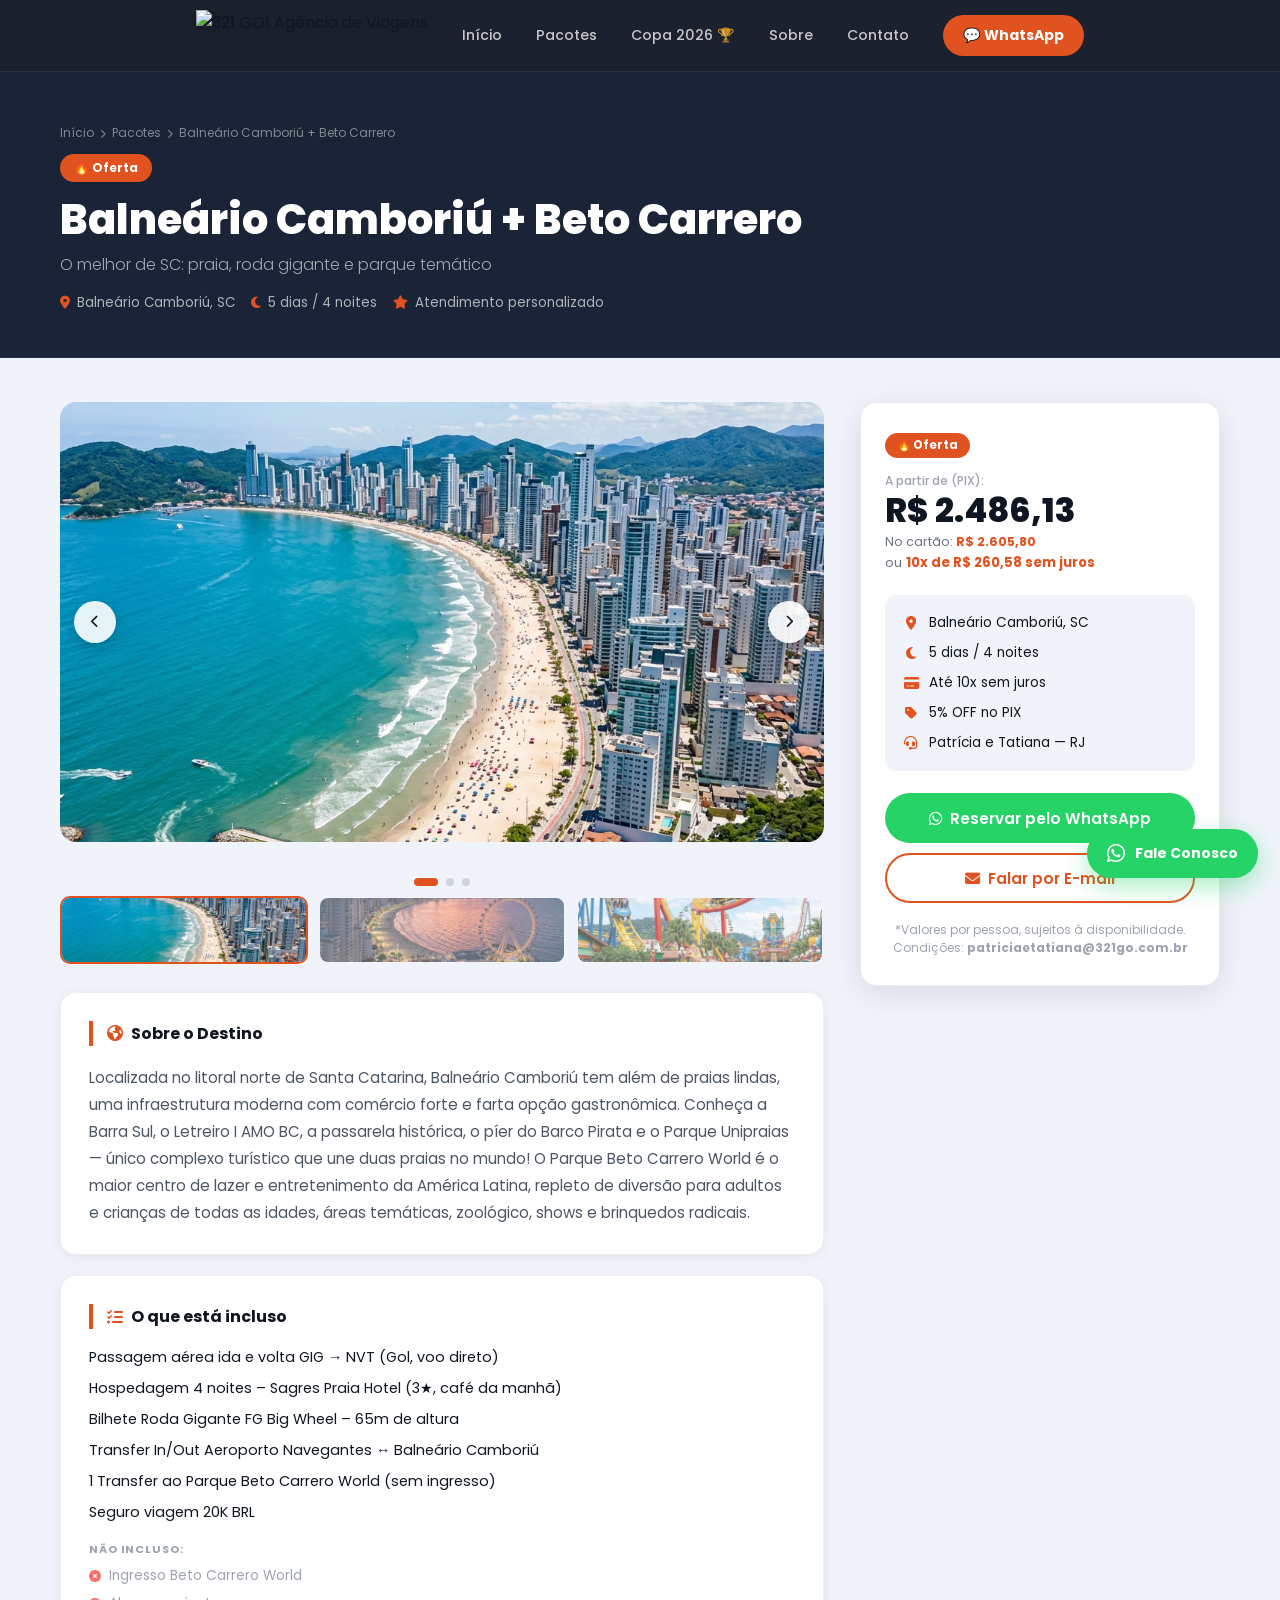
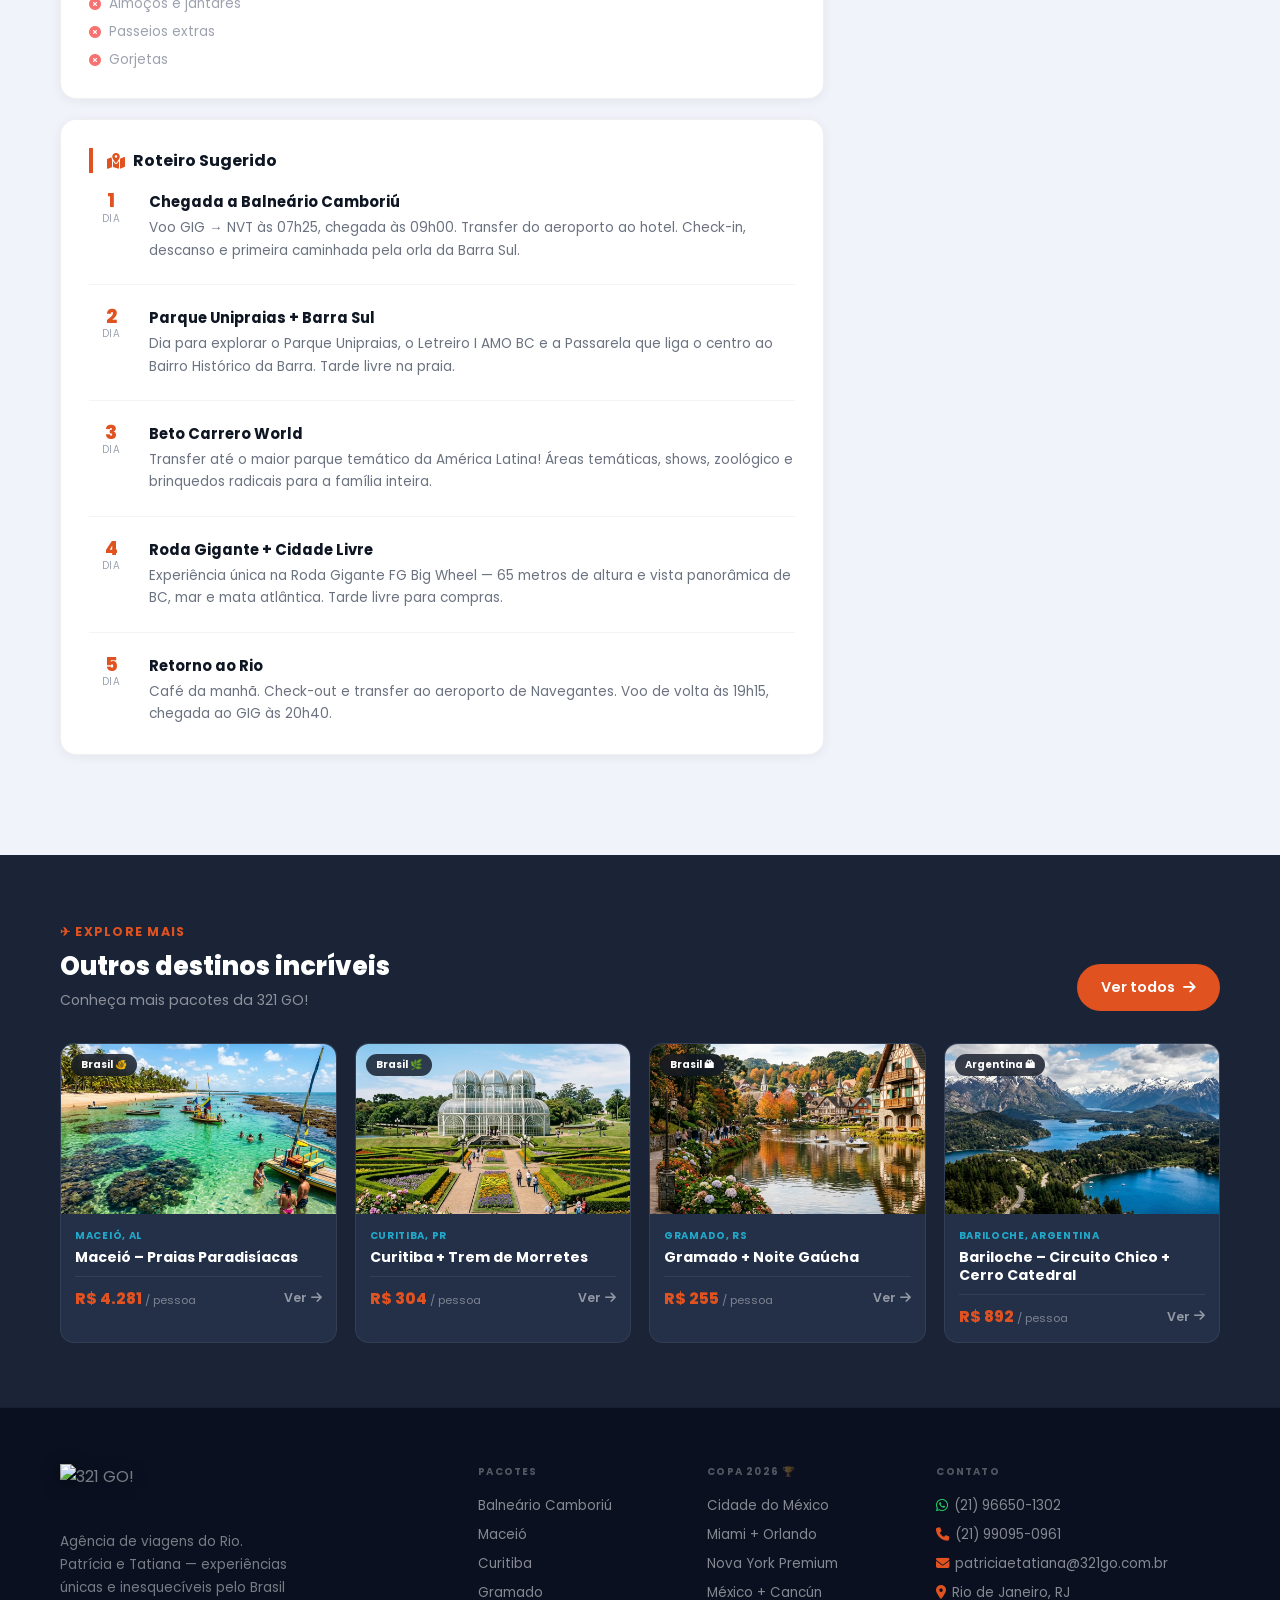
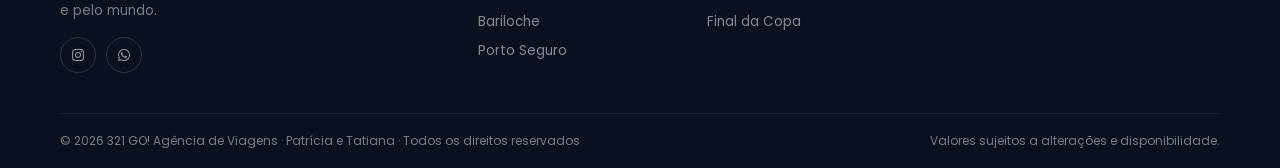
==== pacote.html @ 740a414c "fix: novo pacote carrega do localStorage e API, card aparece na home apos publicar" ====
<!DOCTYPE html>
<html lang="pt-BR">
<head>
    <meta charset="UTF-8">
    <meta name="viewport" content="width=device-width, initial-scale=1.0">
    <title>Pacote — 321 GO! Agência de Viagens</title>
    <meta name="description" content="Confira todos os detalhes deste pacote exclusivo da 321 GO! Agência de Viagens — Patrícia e Tatiana. Rio de Janeiro.">
    <link rel="preconnect" href="https://fonts.googleapis.com">
    <link rel="preconnect" href="https://fonts.gstatic.com" crossorigin>
    <link href="https://fonts.googleapis.com/css2?family=Poppins:ital,wght@0,300;0,400;0,500;0,600;0,700;0,800;1,300;1,400&display=swap" rel="stylesheet">
    <link rel="preload" href="https://cdnjs.cloudflare.com/ajax/libs/font-awesome/6.4.0/css/all.min.css" as="style" onload="this.onload=null;this.rel='stylesheet'">
    <noscript><link rel="stylesheet" href="https://cdnjs.cloudflare.com/ajax/libs/font-awesome/6.4.0/css/all.min.css"></noscript>
    <script src="editor.js?v=8" defer></script>

    <script>
    /* ── DADOS DA AGÊNCIA ── */
    const SITE = {
        nome:     '321 GO! Agência de Viagens',
        whatsapp: '5521966501302',
        email:    'patriciaetatiana@321go.com.br',
        tel:      '(21) 99095-0961',
        insta:    '321go.patriciaetatiana'
    };

    /* ── BANCO DE PACOTES ── */
    const DB = {
        balneario: {
            title:    'Balneário Camboriú + Beto Carrero',
            subtitle: 'O melhor de SC: praia, roda gigante e parque temático',
            location: 'Balneário Camboriú, SC',
            duration: '5 dias / 4 noites',
            price:    '2.486,13',
            priceCartao: '2.605,80',
            parcelas: '10x de R$ 260,58 sem juros',
            flag:     'Brasil 🏖️',
            badge:    '🔥 Oferta',
            images: [
                'imagens/balneario_camboriu.png',
                'imagens/bc_roda_gigante.png',
                'imagens/bc_beto_carrero.png'
            ],
            desc: 'Localizada no litoral norte de Santa Catarina, Balneário Camboriú tem além de praias lindas, uma infraestrutura moderna com comércio forte e farta opção gastronômica. Conheça a Barra Sul, o Letreiro I AMO BC, a passarela histórica, o píer do Barco Pirata e o Parque Unipraias — único complexo turístico que une duas praias no mundo! O Parque Beto Carrero World é o maior centro de lazer e entretenimento da América Latina, repleto de diversão para adultos e crianças de todas as idades, áreas temáticas, zoológico, shows e brinquedos radicais.',
            incluso: [
                'Passagem aérea ida e volta GIG → NVT (Gol, voo direto)',
                'Hospedagem 4 noites – Sagres Praia Hotel (3★, café da manhã)',
                'Bilhete Roda Gigante FG Big Wheel – 65m de altura',
                'Transfer In/Out Aeroporto Navegantes ↔ Balneário Camboriú',
                '1 Transfer ao Parque Beto Carrero World (sem ingresso)',
                'Seguro viagem 20K BRL'
            ],
            nao_incluso: ['Ingresso Beto Carrero World', 'Almoços e jantares', 'Passeios extras', 'Gorjetas'],
            roteiro: [
                { dia: '1º Dia', title: 'Chegada a Balneário Camboriú', desc: 'Voo GIG → NVT às 07h25, chegada às 09h00. Transfer do aeroporto ao hotel. Check-in, descanso e primeira caminhada pela orla da Barra Sul.' },
                { dia: '2º Dia', title: 'Parque Unipraias + Barra Sul', desc: 'Dia para explorar o Parque Unipraias, o Letreiro I AMO BC e a Passarela que liga o centro ao Bairro Histórico da Barra. Tarde livre na praia.' },
                { dia: '3º Dia', title: 'Beto Carrero World', desc: 'Transfer até o maior parque temático da América Latina! Áreas temáticas, shows, zoológico e brinquedos radicais para a família inteira.' },
                { dia: '4º Dia', title: 'Roda Gigante + Cidade Livre', desc: 'Experiência única na Roda Gigante FG Big Wheel — 65 metros de altura e vista panorâmica de BC, mar e mata atlântica. Tarde livre para compras.' },
                { dia: '5º Dia', title: 'Retorno ao Rio', desc: 'Café da manhã. Check-out e transfer ao aeroporto de Navegantes. Voo de volta às 19h15, chegada ao GIG às 20h40.' }
            ]
        },
        maceio: {
            title:    'Maceió – Praias Paradisíacas',
            subtitle: 'O Caribe Brasileiro com piscinas naturais de tirar o fôlego',
            location: 'Maceió, AL',
            duration: '8 dias / 7 noites',
            price:    '4.281,83',
            priceCartao: '4.502,69',
            parcelas: '10x de R$ 450,27 sem juros',
            flag:     'Brasil 🐠',
            badge:    '⭐ Popular',
            images: [
                'imagens/maceio.png',
                'imagens/maceio_maragogi.png',
                'imagens/maceio_pajucara.png'
            ],
            desc: 'Maceió é a capital de Alagoas — 40 km de praias com águas transparentes que variam entre o azul e o verde, formando piscinas naturais únicas. Entre a Lagoa Mundaú e o Oceano Atlântico, a cidade encanta com praias urbanas movimentadas e selvagens totalmente desertas. Hospede-se no coração da Praia de Ponta Verde, a 240m do mar, no Palms Ponta Verde by Tropicalis — hotel 4★ com piscina e café da manhã. Um city tour especial inclui a Praia do Francês, no litoral sul alagoano, com águas que variam do azul-turquesa ao verde escuro.',
            incluso: [
                'Passagem aérea ida e volta GIG → MCZ (Azul, voo direto)',
                'Hospedagem 7 noites – Palms Ponta Verde by Tropicalis (4★, café da manhã)',
                'City Tour Maceió + Praia do Francês (Litoral Sul)',
                'Transfer In/Out Aeroporto Maceió ↔ Hotel',
                'Seguro viagem 20K BRL'
            ],
            nao_incluso: ['Almoços e jantares', 'Passeios opcionais', 'Snorkel e equipamentos', 'Gorjetas'],
            roteiro: [
                { dia: '1º Dia', title: 'Chegada a Maceió', desc: 'Voo GIG → MCZ às 09h40, chegada às 12h20. Transfer ao hotel Palms Ponta Verde. Check-in, primeiro contato com as piscinas e a orla de Ponta Verde.' },
                { dia: '2º Dia', title: 'Piscinas de Pajuçara', desc: 'Passeio de jangada até as piscinas naturais a 1km da praia — nadar entre peixes coloridos em águas rasas e cristalinas. Tarde livre na praia.' },
                { dia: '3º Dia', title: 'Praia do Francês + City Tour', desc: 'Excursão panorâmica por Maceió incluindo Pavilhão do Artesanato de Pajuçara, pontos históricos e encerramento na linda Praia do Francês.' },
                { dia: '4º Dia', title: 'Praia de Ipioca', desc: 'Dia livre para explorar praias mais afastadas como Ipioca ou Ponta do Gamela — totalmente desertas e preservadas.' },
                { dia: '5º Dia', title: 'Lagoa Mundaú', desc: 'Passeio pela Lagoa Mundaú, famosa pelos ilhotes e restaurantes flutuantes, com frutos do mar fresquíssimos.' },
                { dia: '6º Dia', title: 'Maragogi (opcional)', desc: 'Excursão opcional para Maragogi — o Caribe Brasileiro a 130km de Maceió, com galés de águas azul-turquesa.' },
                { dia: '7º Dia', title: 'Dia Livre', desc: 'Dia livre para revisitar as praias favoritas, comprar artesanato ou relaxar na piscina do hotel com café da manhã caprichado.' },
                { dia: '8º Dia', title: 'Retorno ao Rio', desc: 'Café da manhã. Check-out e transfer ao aeroporto. Voo MCZ → GIG às 13h00, chegada às 15h45.' }
            ]
        },
        curitiba: {
            title:    'Curitiba + Trem de Morretes',
            subtitle: 'A capital ecológica + a viagem de trem mais linda do Brasil',
            location: 'Curitiba, PR',
            duration: '4 dias / 3 noites',
            price:    '304,00',
            priceCartao: '3.040,00',
            parcelas: '10x sem juros para 2 pessoas',
            flag:     'Brasil 🌿',
            badge:    '🔥 Oferta',
            images: [
                'imagens/curitiba.png',
                'imagens/curitiba_trem.png',
                'imagens/curitiba_opera.png'
            ],
            desc: 'Curitiba é a capital mais sustentável do Brasil — uma cidade que surpreende com seus parques, museus e gastronomia diversificada. Mas o grande destaque é o famoso Trem de Morretes: uma viagem de trem panorâmica (ou pela Serra Verde Express) pela Serra Paranaense, com paisagens de Mata Atlântica exuberante até a charmosa cidade histórica de Morretes, famosa pelo delicioso barreado.',
            incluso: [
                'Passagem aérea ida e volta (GIG → CWB)',
                'Hospedagem 3 noites com café da manhã',
                'City Tour histórico por Curitiba',
                'Trem para Morretes (Serra Verde Express)',
                'Transfer de chegada ao hotel'
            ],
            nao_incluso: ['Almoços e jantares', 'Transfer de saída', 'Passeios extras', 'Gorjetas'],
            roteiro: [
                { dia: '1º Dia', title: 'Chegada a Curitiba', desc: 'Desembarque, transfer ao hotel. À tarde visita ao Jardim Botânico e Shopping Mueller. Jantar no Mercado Municipal.' },
                { dia: '2º Dia', title: 'City Tour Curitiba', desc: 'Rua XV de Novembro, Ópera de Arame, Parque Tanguá, Museu Oscar Niemeyer (Museu do Olho) e Bosque do Papa.' },
                { dia: '3º Dia', title: 'Trem de Morretes', desc: 'Embarque na Serra Verde Express cedo pela manhã. Viagem panorâmica pela Serra Paranaense. Chegada a Morretes para almoço com o famoso barreado. Retorno à tarde.' },
                { dia: '4º Dia', title: 'Retorno ao Rio', desc: 'Café da manhã, check-out e traslado ao aeroporto. Voo de retorno ao Rio com memórias incríveis da Serra Paranaense.' }
            ]
        },
        gramado: {
            title:    'Gramado + Noite Gaúcha',
            subtitle: 'A Serra Gaúcha europeia com cultura, vinhos e fondue',
            location: 'Gramado, RS',
            duration: '7 dias / 6 noites',
            price:    '255,00',
            priceCartao: '2.550,00',
            parcelas: '10x sem juros',
            flag:     'Brasil 🏔',
            badge:    '⭐ Popular',
            images: [
                'imagens/gramado.png',
                'imagens/bariloche.png',
                'imagens/curitiba_trem.png'
            ],
            desc: 'Gramado é a joia da Serra Gaúcha — uma cidade que encanta com sua arquitetura enxaimel, ruas floridas, chocolates artesanais, cafés coloniais e fondue. A famosa Noite Gaúcha leva os visitantes para um espetáculo cultural com danças, músicas e gastronomia típica da colonização alemã e italiana. Também é possível visitar Canela, com o Parque do Caracol e a deslumbrante Cascata do Caracol.',
            incluso: [
                'Passagem aérea ida e volta (GIG → POA)',
                'Hospedagem 6 noites com café da manhã',
                'City Tour por Gramado e Canela',
                'Noite Gaúcha (jantar + show cultural)',
                'Transfer in/out aeroporto'
            ],
            nao_incluso: ['Parque do Caracol (ingresso a pagar)', 'Almoços', 'Gorjetas'],
            roteiro: [
                { dia: '1º Dia', title: 'Chegada a Porto Alegre', desc: 'Desembarque em POA e transfer para Gramado (1h30). Check-in e primeira caminhada pela Rua Coberta e Praça Major Nicoletti.' },
                { dia: '2º Dia', title: 'Gramado City Tour', desc: 'Mini Mundo, Rua Coberta, Lago Negro, fábricas de chocolate e lojas artesanais. À tarde, Olivas de Gramado.' },
                { dia: '3º Dia', title: 'Canela + Caracol', desc: 'Excursão a Canela: Parque do Caracol (Cascata 131m), Catedral de Pedra e Parque Estadual do Caracol.' },
                { dia: '4º Dia', title: 'Noite Gaúcha', desc: 'Dia livre até o início da Noite Gaúcha — o famoso espetáculo com jantar típico, danças e música gaúcha num ambiente encantador.' },
                { dia: '5º Dia', title: 'Vale dos Vinhedos', desc: 'Excursão à região produtora de vinhos: vinícolas, degustações e gastronomia italiana da Serra Gaúcha.' },
                { dia: '6º Dia', title: 'Dia Livre em Gramado', desc: 'Último dia para chocolates, compras e desfrutar dos cafés com fondue clássico da Serra Gaúcha.' },
                { dia: '7º Dia', title: 'Retorno ao Rio', desc: 'Transfer a Porto Alegre e voo de retorno com as malas cheias de chocolate e memórias inesquecíveis.' }
            ]
        },
        bariloche: {
            title:    'Bariloche – Circuito Chico + Cerro Catedral',
            subtitle: 'A Suíça Argentina com neve, lagos e montanhas deslumbrantes',
            location: 'Bariloche, Argentina',
            duration: '6 dias / 5 noites',
            price:    '892,00',
            priceCartao: '892,00',
            parcelas: '12x de R$ 892,00 sem juros (quarto duplo)',
            flag:     'Argentina 🏔',
            badge:    '💎 Premium',
            images: [
                'imagens/bariloche.png',
                'imagens/bariloche_montanhas_alt.png',
                'imagens/curitiba_opera.png'
            ],
            desc: 'Bariloche é o destino dos sonhos na Patagônia Argentina — lagos cristalinos, montanhas nevadas, chocolates artesanais e a charmosa arquitetura alpina que lembra a Suíça. O Circuito Chico é considerado um dos passeios mais bonitos da América do Sul, revelando as paisagens mais icônicas da região. O Cerro Catedral é o maior complexo de ski da América do Sul, com pistas para todos os níveis.',
            incluso: [
                'Passagem aérea ida e volta GIG → USH (via Buenos Aires)',
                'Hospedagem 5 noites com café da manhã (2 adultos, quarto duplo)',
                'Tour panorâmico Circuito Chico completo',
                'Excursão ao Cerro Catedral (ski ou passeio panorâmico)',
                'Transfer in/out aeroporto Bariloche'
            ],
            nao_incluso: ['Aluguel de equipamentos de ski', 'Almoços e jantares', 'Passeios extras', 'Seguro viagem'],
            roteiro: [
                { dia: '1º Dia', title: 'Chegada a Bariloche', desc: 'Voo RIO → GRU → BRC. Transfer ao hotel. Tarde de aclimatação e passeio pelo Centro Cívico e chocolaterie.' },
                { dia: '2º Dia', title: 'Circuito Chico', desc: 'O passeio mais famoso: Cerro Campanário (vista 360°), Villa Angliru, Llao Llao, Bahía Lopez e Punto Panorâmico.' },
                { dia: '3º Dia', title: 'Cerro Catedral', desc: 'Excursão ao maior complexo de ski da América do Sul. Opções de ski (temporada inverno) ou passeio de teleférico com vista das Andes.' },
                { dia: '4º Dia', title: 'Circuito Grande', desc: 'Lago Nahuel Huapi de barco, Villa Traful e cachoeiras. A Patagônia mais selvagem e preservada.' },
                { dia: '5º Dia', title: 'Chocolate + Artesanato', desc: 'Tarde livre para as famosas lojas de chocolate de Bariloche, cervejarias artesanais e compras de lembrança.' },
                { dia: '6º Dia', title: 'Retorno ao Rio', desc: 'Café da manhã, check-out e transfer ao aeroporto BRC. Voo de retorno com as melhores memórias da Patagônia.' }
            ]
        },
        porto: {
            title:    'Porto Seguro + City Tour',
            subtitle: 'A Terra do Descobrimento com praias, falésias e história',
            location: 'Porto Seguro, BA',
            duration: '6 dias / 5 noites',
            price:    '2.399,72',
            priceCartao: '2.399,72',
            parcelas: '10x sem juros',
            flag:     'Brasil 🏖️',
            badge:    '🔥 Oferta',
            images: [
                'imagens/porto_seguro.png',
                'imagens/maceio_pajucara.png',
                'imagens/maceio_maragogi.png'
            ],
            desc: 'Porto Seguro é a Terra do Descobrimento — onde o Brasil nasceu. Além da história rica, tem praias exuberantes com águas mornas e cristalinas, falésias coloridas, a animada Passarela do Álcool e arredores paradisíacos como Arraial d\'Ajuda e Trancoso. A hospedagem no Hotel Porto Dourado (Rede Bem Bahia) fica em ótima localização, com café da manhã incluído. O City Tour de cortesia mostra os principais pontos históricos e turísticos.',
            incluso: [
                'Passagem aérea ida e volta GIG → BPS (ida e volta)',
                'Hospedagem 5 noites – Hotel Porto Dourado (Rede Bem Bahia, café da manhã)',
                'Transfer In/Out Aeroporto BPS ↔ Hotel',
                'City Tour por Porto Seguro (cortesia)',
                'Seguro viagem 20K BRL'
            ],
            nao_incluso: ['Passeios a Arraial e Trancoso', 'Almoços e jantares', 'Bebidas', 'Gorjetas'],
            roteiro: [
                { dia: '1º Dia', title: 'Chegada a Porto Seguro', desc: 'Desembarque no aeroporto BPS e transfer ao hotel. Tarde para conhecer a praia local e o famoso calçadão da orla.' },
                { dia: '2º Dia', title: 'City Tour Histórico', desc: 'Tour de cortesia pelo Centro Histórico (Cidade Alta), Marco do Descobrimento, Igreja de Nossa Senhora da Pena e pôr do sol histórico.' },
                { dia: '3º Dia', title: 'Passarela do Álcool + Praia', desc: 'Manhã de praia. À noite, a famosa Passarela do Álcool com shows ao vivo, lambada e a animação que fez Porto Seguro ser famoso.' },
                { dia: '4º Dia', title: 'Arraial d\'Ajuda (opcional)', desc: 'Excursão ao encantador Arraial d\'Ajuda — praias paradisíacas como Pitinga, Lagoa Azul e a charmosa vila artesanal.' },
                { dia: '5º Dia', title: 'Trancoso (opcional)', desc: 'O Quadrado de Trancoso — um dos vilarejos mais bonitos e charmosos do Brasil, com igrejas históricas, restaurantes e praias selvagens.' },
                { dia: '6º Dia', title: 'Retorno ao Rio', desc: 'Café da manhã, check-out e transfer ao aeroporto BPS. Voo de retorno ao Rio com saudades das praias baianas.' }
            ]
        },
        /* ── COPA 2026 ── */
        copa_mexico: {
            title:    '🇲🇽 Copa 2026 – Cidade do México',
            subtitle: 'Econômico de alto volume com jogo da fase de grupos',
            location: 'Cidade do México, MEX',
            duration: '6 dias / 5 noites',
            price:    '14.900,00',
            priceCartao: '14.900,00',
            parcelas: 'Consulte condições de parcelamento',
            flag:     'Copa 2026 ⚽🏆',
            badge:    '⚽ Copa 2026',
            images: [
                'imagens/mexico.png',
                'imagens/cancun.png',
                'imagens/copa_estadio.png'
            ],
            desc: 'Viva a emoção da Copa do Mundo 2026 na Cidade do México — o pacote mais acessível para quem quer estar lá! Combina a magia de assistir ao Brasil ao vivo na fase de grupos com a experiência cultural única da capital mexicana: pirâmides astecas, gastronomia incrível, bairros históricos e a energia contagiante de um dos maiores eventos esportivos do mundo.',
            incluso: [
                'Passagem aérea Rio → Cidade do México (ida e volta)',
                'Hospedagem Hotel 3★ com café da manhã',
                '🎟 1 ingresso jogo fase de grupos',
                'Transfer aeroporto + transfer estádio',
                '🏙 City tour cultural (Teotihuacán, Centro Histórico)'
            ],
            nao_incluso: ['Demais refeições', 'Passeios extras', 'Seguro viagem', 'Gorjetas'],
            roteiro: [
                { dia: '1º Dia', title: 'Chegada à Cidade do México', desc: 'Desembarque no CDMX, transfer ao hotel. Tarde livre para se ambientar e explorar o bairro.' },
                { dia: '2º Dia', title: 'Teotihuacán + Histórico', desc: 'Tour pelas Pirâmides de Teotihuacán e pelo Centro Histórico — Plaza de la Constitución, Palácio Nacional e Catedral.' },
                { dia: '3º Dia', title: 'DIA DO JOGO — Fase de Grupos', desc: '⚽ O grande dia! Transfer ao estádio, atmosfera de Copa do Mundo e o Brasil em campo. Uma experiência inesquecível!' },
                { dia: '4º Dia', title: 'Museu Frida Kahlo + Coyoacán', desc: 'Tour cultural ao bairro de Coyoacán e ao Museu de Frida Kahlo — arte e história em um dos bairros mais charmosos do México.' },
                { dia: '5º Dia', title: 'Xochimilco + Dia Livre', desc: 'Passeio de trajinera pelas famosas trajineras de Xochimilco. Tarde livre para compras nas feiras locais.' },
                { dia: '6º Dia', title: 'Retorno ao Brasil', desc: 'Café da manhã, check-out e transfer ao aeroporto CDMX. Voo de retorno com a emoção da Copa no coração.' }
            ]
        },
        copa_miami: {
            title:    '🇺🇸 Copa 2026 – Miami + Orlando',
            subtitle: 'O pacote MAIS VENDIDO — Jogo + Parques + Diversão',
            location: 'Miami & Orlando, FL, EUA',
            duration: '8 dias / 7 noites',
            price:    '21.900,00',
            priceCartao: '21.900,00',
            parcelas: 'Consulte condições de parcelamento',
            flag:     'Copa 2026 ⭐⚽',
            badge:    '⭐ Mais Vendido',
            images: [
                'imagens/miami.png',
                'imagens/cancun.png',
                'imagens/copa_estadio.png'
            ],
            desc: 'O carro-chefe da nossa linha Copa 2026 — combina o glamour de Miami Beach com a mágica de Orlando e a emoção de assistir ao Brasil ao vivo! Miami com suas praias paradisíacas, Art Deco e vida noturna, mais um dia de parque temático em Orlando (Universal ou Disney) e o jogo da Copa num estadio americano. É a viagem completa que o brasileiro sonha.',
            incluso: [
                'Passagem aérea Rio → Miami (ida e volta)',
                'Hospedagem Hotel 3★ Miami Beach (3 noites)',
                'Hospedagem Hotel 3★ Orlando (4 noites)',
                '🎟 1 ingresso jogo da Copa',
                '🚗 Aluguel de carro (Miami + Orlando)',
                '🎢 1 dia de parque temático em Orlando'
            ],
            nao_incluso: ['Demais refeições', 'Seguro viagem', 'Ingressos adicionais parques', 'Gorjetas'],
            roteiro: [
                { dia: '1º Dia', title: 'Chegada a Miami', desc: 'Desembarque em MIA, retirada do carro alugado, check-in em Miami Beach. Primeira caminhada por Ocean Drive e Art Deco District.' },
                { dia: '2º Dia', title: 'Miami Beach + Wynwood', desc: 'Manhã na praia de Miami Beach. Tarde no Wynwood Walls — o maior museu a céu aberto da Flórida.' },
                { dia: '3º Dia', title: 'Aventura Spa + Compras', desc: 'Visita ao Aventura Mall, Bal Harbour e Miami Design District. À noite, Little Havana para cultura cubana.' },
                { dia: '4º Dia', title: 'DIA DO JOGO ⚽', desc: '⚽ O dia mais esperado! Transfer ao estádio com animação completa. Brasil em campo numa partida da Copa do Mundo 2026!' },
                { dia: '5º Dia', title: 'Drive para Orlando', desc: 'Viagem de carro Miami → Orlando (4h). Check-in no hotel. À tarde, Disney Springs para uma primeira dose de magia.' },
                { dia: '6º Dia', title: 'Parque Temático', desc: '🎢 Dia inteiro no parque escolhido — Universal Studios (Harry Potter, Velocidade Furiosa) ou Magic Kingdom Disney.' },
                { dia: '7º Dia', title: 'Compras + International Drive', desc: 'Dia de compras no Premium Outlets, International Drive e últimas lembranças para trazer do Brasil.' },
                { dia: '8º Dia', title: 'Retorno ao Brasil', desc: 'Devolução do carro, transfer ao aeroporto MCO ou MIA e voo de retorno ao Brasil com muitas histórias para contar.' }
            ]
        },
        copa_ny: {
            title:    '🗽 Copa 2026 – Nova York Premium',
            subtitle: 'Hotel Manhattan + Jogo Decisivo (oitavas/quartas)',
            location: 'Nova York, NY, EUA',
            duration: '7 dias / 6 noites',
            price:    '29.900,00',
            priceCartao: '29.900,00',
            parcelas: 'Consulte condições de parcelamento',
            flag:     'Copa 2026 🏆',
            badge:    '💎 Premium',
            images: [
                'imagens/nova_york.png',
                'imagens/miami.png',
                'imagens/copa_estadio.png'
            ],
            desc: 'O pacote para quem quer viver a Copa com status e experiências únicas! Nova York é a cidade mais icônica do mundo — Times Square, Central Park, Empire State Building e Brooklyn Bridge. O jogo é das fases decisivas (oitavas ou quartas de final), garantindo máxima emoção. Uma experiência premium que combina a grandiosidade de NYC com a paixão do futebol mundial.',
            incluso: [
                'Passagem aérea Rio → Nova York (ida e volta)',
                'Hospedagem Hotel 4★ – Manhattan (6 noites)',
                '🎟 1 ingresso jogo decisivo (oitavas/quartas)',
                '🚁 Passeio de helicóptero ou experiência premium NYC',
                '🏙 City tour Nova York (Manhattan, Brooklyn, Central Park)'
            ],
            nao_incluso: ['Demais refeições', 'Seguro viagem', 'Passeios extras', 'Gorjetas'],
            roteiro: [
                { dia: '1º Dia', title: 'Chegada a Nova York', desc: 'Desembarque em JFK ou EWR, transfer ao hotel em Manhattan. Primeira caminhada por Times Square à noite.' },
                { dia: '2º Dia', title: 'Baixa Manhattan + Brooklyn', desc: 'Wall Street, Brooklyn Bridge, 9/11 Memorial e DUMBO Brooklyn com a melhor vista de Manhattan ao entardecer.' },
                { dia: '3º Dia', title: 'Central Park + Upper East Side', desc: 'Central Park, Met Museum, Fifth Avenue, Rockefeller Center e Top of the Rock com vista espetacular da cidade.' },
                { dia: '4º Dia', title: 'DIA DO JOGO 🏆⚽', desc: '🏆⚽ A grande partida! Jogo decisivo da Copa na arena MetLife ou outra sede de NYC. Atmosfera única e emoção ao máximo!' },
                { dia: '5º Dia', title: 'Helicóptero + Experiência Premium', desc: '🚁 Passeio de helicóptero sobre Manhattan — a melhor vista possível de Nova York. Uma experiência que poucos têm.' },
                { dia: '6º Dia', title: 'Compras + Soho', desc: 'Soho, Meatpacking District e compras premium em canal Fifth Avenue. Jantar especial em restaurante de destaque.' },
                { dia: '7º Dia', title: 'Retorno ao Brasil', desc: 'Último café da manhã em Nova York. Transfer ao aeroporto e voo de retorno ao Brasil com status e memórias únicas.' }
            ]
        },
        copa_cancun: {
            title:    '🌮🌊 Copa 2026 – México + Cancún',
            subtitle: 'Futebol + Férias! A combinação perfeita em 9 dias',
            location: 'Cidade do México + Cancún, MEX',
            duration: '9 dias / 8 noites',
            price:    '23.900,00',
            priceCartao: '23.900,00',
            parcelas: 'Consulte condições de parcelamento',
            flag:     'Copa 2026 🌴⚽',
            badge:    '🌴 Experiência',
            images: [
                'imagens/mexico.png',
                'imagens/cancun.png',
                'imagens/maceio_maragogi.png'
            ],
            desc: 'O multi-destino mais completo da Copa 2026 — uma semana que combina a emoção de ver o Brasil ao vivo na Cidade do México com 3 dias de férias em all inclusive em Cancún! Praias do Caribe mexicano com águas turquesa, resorts incríveis e a Zone Hoteleira de Cancún. O melhor dos dois mundos: futebol e descanso total.',
            incluso: [
                'Passagem aérea multidestino (Rio → CDMX → Cancún → Rio)',
                'Hospedagem Hotel 3★ Cidade do México (5 noites)',
                'Hospedagem Resort Cancún All Inclusive (3 noites)',
                '🎟 1 ingresso jogo da Copa',
                '🚐 Todos os transfers inclusos'
            ],
            nao_incluso: ['Passeios extras em Cancún', 'Seguro viagem', 'Bebidas fora do resort', 'Gorjetas'],
            roteiro: [
                { dia: '1º Dia', title: 'Chegada à Cidade do México', desc: 'Desembarque no CDMX, transfer ao hotel. Tarde livre para explorar o bairro de Polanco ou o Centro Histórico.' },
                { dia: '2º Dia', title: 'Teotihuacán + Cultura', desc: 'Tour pelas Pirâmides de Teotihuacán de manhã. Tarde no Centro Histórico e Museu Nacional de Antropologia.' },
                { dia: '3º Dia', title: 'DIA DO JOGO ⚽', desc: '⚽ Brasil em campo na Copa! Transfer ao estádio com toda a animação. Uma experiência única na história do esporte.' },
                { dia: '4º Dia', title: 'Xochimilco + Coyoacán', desc: 'Trajineras em Xochimilco e visita ao Museu Frida Kahlo no charmoso bairro de Coyoacán.' },
                { dia: '5º Dia', title: 'Voo para Cancún ✈', desc: 'Voo interno CDMX → CUN. Transfer ao resort all inclusive. Tarde de descanso à beira da piscina do Caribe.' },
                { dia: '6º Dia', title: 'Cancún – Praia + Piscina', desc: 'Dia inteiro de relaxamento no resort. Praia de água turquesa, piscinas, drinks e comida all inclusive.' },
                { dia: '7º Dia', title: 'Chichén Itzá (opcional)', desc: 'Excursão opcional às ruínas maias de Chichén Itzá — uma das 7 Maravilhas do Mundo Moderno.' },
                { dia: '8º Dia', title: 'Isla Mujeres + Mergulho', desc: 'Passeio de barco para Isla Mujeres — snorkel no recife de coral e praias de areia branca fina.' },
                { dia: '9º Dia', title: 'Retorno ao Brasil', desc: 'Último café da manhã no resort. Transfer ao aeroporto CUN e voo de retorno ao Brasil.' }
            ]
        },
        copa_final: {
            title:    '🏆 FINAL DA COPA 2026 – Luxo',
            subtitle: 'A experiência máxima — Final da Copa + Nova York VIP',
            location: 'Nova York / MetLife Stadium, EUA',
            duration: '7 dias / 6 noites',
            price:    '49.900,00',
            priceCartao: '49.900,00',
            parcelas: 'Consulte condições especiais',
            flag:     '🏆 Luxo Copa 2026',
            badge:    '💎 Luxo · Final',
            images: [
                'imagens/nova_york.png',
                'imagens/copa_estadio.png',
                'imagens/miami.png'
            ],
            desc: 'O produto de autoridade máxima da 321 GO para a Copa 2026 — a FINAL DO MUNDO! Apenas uma vez na vida você pode ver o Brasil campeão ao vivo. Package completo com hotel de alto padrão em Manhattan, ingresso para a final, experiências VIP exclusivas e transfer executivo. Para quem quer viver este momento histórico com todo o conforto e exclusividade que merece.',
            incluso: [
                '✈ Classe econômica premium (Rio → Nova York ida e volta)',
                '🏨 Hotel 4★/5★ Manhattan (6 noites) – localização privilegiada',
                '🏆 Ingresso FINAL DA COPA DO MUNDO 2026',
                '🍽 Experiências VIP (jantar especial + open bar)',
                '🚐 Transfer executivo em todos os traslados',
                '🛎 Concierge personalizado durante toda a estadia'
            ],
            nao_incluso: ['Seguro viagem premium (fortemente recomendado)', 'Gorjetas', 'Despesas pessoais'],
            roteiro: [
                { dia: '1º Dia', title: 'Chegada VIP em Nova York', desc: 'Desembarque em primeira classe. Transfer executivo privativo ao hotel 4★/5★ em Manhattan. Welcome drink e orientações.' },
                { dia: '2º Dia', title: 'Nova York Premium', desc: 'Tour privativo por Manhattan — locais icônicos sem pressa, com guia exclusivo. Jantar especial por conta do pacote.' },
                { dia: '3º Dia', title: 'Central Park + MoMA', desc: 'Central Park de manhã, Museu de Arte Moderna (MoMA) e Hudson Yards com o The Vessel e High Line.' },
                { dia: '4º Dia', title: '🏆 A GRANDE FINAL!', desc: '🏆⚽ FINAL DA COPA DO MUNDO 2026! Transfer executivo ao MetLife Stadium. Experiência VIP com área especial, comida e bebida. O maior jogo do mundo ao vivo!' },
                { dia: '5º Dia', title: 'Celebração + Brooklyn', desc: 'Passeio de barco no Rio Hudson. Brooklyn Bridge e DUMBO. Jantar de celebração em restaurante premiado.' },
                { dia: '6º Dia', title: 'Compras Premium + Soho', desc: 'Compras em Fifth Avenue, Saks Fifth Avenue e Soho. Tarde livre para últimas experiências nova-iorquinas.' },
                { dia: '7º Dia', title: 'Retorno em Estilo', desc: 'Transfer executivo privativo ao aeroporto. Voo de retorno ao Brasil carregado de memórias do dia mais especial da vida!' }
            ]
        }
    };

    // ── Mesclar pacotes novos criados pelo editor ──
    // Executa imediatamente após o DB ser definido, antes de qualquer evento
    (function() {
        try {
            const draft = JSON.parse(localStorage.getItem('321go_cms_v1') || '{}');
            if (draft.__new_packages && typeof draft.__new_packages === 'object') {
                Object.assign(DB, draft.__new_packages);
            }
            // Também tenta carregar do content.json já aplicado (pacotes publicados)
            const srv = window.__321GO_SRV_CMS;
            if (srv && srv.__new_packages && typeof srv.__new_packages === 'object') {
                Object.assign(DB, srv.__new_packages);
            }
        } catch (_) {}
    })();
    </script>

    <style>
        *, *::before, *::after { margin: 0; padding: 0; box-sizing: border-box; }
        :root {
            --orange:    #E05220;
            --orange-d:  #c04418;
            --blue:      #22A8C9;
            --blue-d:    #178aaa;
            --dark:      #0f1623;
            --dark-2:    #1a2436;
            --dark-3:    #243048;
            --mid:       #3a4a65;
            --light:     #f0f4fa;
            --white:     #ffffff;
            --gold:      #f5c842;
            --wa:        #25D366;
            --r:         16px;
            --hh:        72px;
        }
        html { scroll-behavior: smooth; }
        body {
            font-family: 'Poppins', -apple-system, BlinkMacSystemFont, sans-serif;
            background: var(--light);
            color: var(--dark);
            overflow-x: hidden;
        }
        img { display: block; max-width: 100%; }
        a { text-decoration: none; color: inherit; }
        ul { list-style: none; }
        .container { max-width: 1200px; margin: 0 auto; padding: 0 20px; }

        /* ─ BTN ─ */
        .btn {
            display: inline-flex; align-items: center; gap: 8px;
            padding: 13px 24px; border-radius: 50px; font-size: .9rem;
            font-weight: 600; border: none; cursor: pointer;
            transition: all .22s; font-family: inherit;
        }
        .btn-wa     { background: var(--wa); color: #fff; }
        .btn-wa:hover { filter: brightness(1.08); transform: translateY(-2px); box-shadow: 0 8px 22px rgba(37,211,102,.35); }
        .btn-orange { background: var(--orange); color: #fff; }
        .btn-orange:hover { background: var(--orange-d); transform: translateY(-2px); }
        .btn-outline { background: transparent; color: var(--orange); border: 2px solid var(--orange); }
        .btn-outline:hover { background: var(--orange); color: #fff; }
        .btn-block  { width: 100%; justify-content: center; }

        /* ─ HEADER ─ */
        #hdr {
            position: sticky; top: 0; height: var(--hh);
            background: rgba(15,22,35,.95); backdrop-filter: blur(16px);
            border-bottom: 1px solid rgba(255,255,255,.07); z-index: 900;
            display: flex; align-items: center;
        }
        .hdr-inner { display: flex; align-items: center; justify-content: space-between; gap: 20px; height: 100%; }
        .hdr-logo img { height: 52px; width: auto; filter: drop-shadow(0 2px 8px rgba(0,0,0,.4)); }
        .hdr-nav { display: flex; align-items: center; gap: 6px; }
        .hdr-nav a { padding: 8px 14px; border-radius: 8px; font-size: .88rem; font-weight: 500; color: rgba(255,255,255,.75); transition: all .2s; }
        .hdr-nav a:hover { color: #fff; background: rgba(255,255,255,.08); }
        .hdr-cta { padding: 10px 20px; background: var(--orange); color: #fff; border-radius: 50px; font-size: .88rem; font-weight: 700; transition: all .22s; }
        .hdr-cta:hover { background: var(--orange-d); transform: translateY(-1px); }
        .burger { display: none; flex-direction: column; gap: 5px; padding: 6px; background: none; border: none; cursor: pointer; }
        .burger span { display: block; width: 22px; height: 2px; background: #fff; border-radius: 2px; transition: all .3s; }

        /* mobile panel */
        #mpanel { display: none; position: fixed; top: var(--hh); left: 0; right: 0; background: rgba(15,22,35,.98); backdrop-filter: blur(20px); padding: 16px 20px 24px; z-index: 899; flex-direction: column; gap: 2px; border-bottom: 1px solid rgba(255,255,255,.08); }
        #mpanel.open { display: flex; }
        #mpanel a { padding: 13px 16px; font-size: .95rem; font-weight: 600; color: rgba(255,255,255,.8); border-radius: 12px; }
        #mpanel a:hover { background: rgba(255,255,255,.06); color: #fff; }

        /* ─ HERO MINI ─ */
        .hero-mini { background: var(--dark-2); padding: 52px 0 44px; color: #fff; border-bottom: 1px solid rgba(255,255,255,.07); }
        .breadcrumb { font-size: 12px; color: rgba(255,255,255,.45); margin-bottom: 12px; display: flex; align-items: center; gap: 6px; flex-wrap: wrap; }
        .breadcrumb a { color: rgba(255,255,255,.45); transition: color .2s; }
        .breadcrumb a:hover { color: var(--orange); }
        .hero-mini h1 { font-size: clamp(1.6rem, 3.5vw, 2.6rem); font-weight: 800; margin-bottom: 8px; line-height: 1.15; }
        .hero-mini-sub { font-size: 1rem; color: rgba(255,255,255,.6); font-weight: 300; margin-bottom: 16px; }
        .hero-meta { display: flex; flex-wrap: wrap; gap: 16px; }
        .meta-tag { display: flex; align-items: center; gap: 7px; font-size: .83rem; color: rgba(255,255,255,.65); }
        .meta-tag i { color: var(--orange); }
        .pkg-badge-hero {
            display: inline-block; padding: 5px 14px; border-radius: 50px; font-size: .75rem; font-weight: 700;
            background: var(--orange); color: #fff; margin-bottom: 14px;
        }

        /* ─ LAYOUT ─ */
        .pkg-layout { display: grid; grid-template-columns: 1fr 360px; gap: 36px; padding: 44px 0 80px; align-items: start; }

        /* ─ CAROUSEL ─ */
        .carousel { border-radius: var(--r); overflow: hidden; margin-bottom: 24px; position: relative; background: var(--dark); }
        .carousel-track { display: flex; transition: transform .42s cubic-bezier(.4,0,.2,1); }
        .carousel-slide { flex: 0 0 100%; }
        .carousel-slide img { width: 100%; height: 440px; object-fit: cover; display: block; }
        .car-btn {
            position: absolute; top: 50%; transform: translateY(-50%);
            width: 42px; height: 42px; border-radius: 50%;
            background: rgba(255,255,255,.9); border: none; cursor: pointer;
            display: flex; align-items: center; justify-content: center;
            color: var(--dark); font-size: 13px; transition: all .2s; z-index: 2;
            box-shadow: 0 4px 14px rgba(0,0,0,.2);
        }
        .car-btn:hover { background: var(--orange); color: #fff; }
        .car-prev { left: 14px; } .car-next { right: 14px; }
        .car-dots { display: flex; justify-content: center; gap: 8px; padding: 12px 0 0; }
        .car-dot { width: 8px; height: 8px; border-radius: 50%; background: #d1d5db; cursor: pointer; transition: all .2s; }
        .car-dot.on { background: var(--orange); width: 24px; border-radius: 4px; }
        .thumbs { display: flex; gap: 10px; margin-top: 10px; }
        .thumb { flex: 1; height: 68px; border-radius: 10px; overflow: hidden; cursor: pointer; border: 2px solid transparent; transition: all .2s; opacity: .6; }
        .thumb img { width: 100%; height: 100%; object-fit: cover; }
        .thumb.on { border-color: var(--orange); opacity: 1; }

        /* ─ CONTENT BLOCKS ─ */
        .cblock { background: var(--white); border-radius: var(--r); padding: 28px; margin-bottom: 20px; box-shadow: 0 2px 12px rgba(0,0,0,.06); border: 1px solid rgba(0,0,0,.06); }
        .cblock-title { font-size: 1rem; font-weight: 700; color: var(--dark); border-left: 4px solid var(--orange); padding-left: 14px; margin-bottom: 18px; display: flex; align-items: center; gap: 8px; }
        .pkg-desc { font-size: .94rem; color: #4b5563; line-height: 1.8; }

        .incluso-list { display: flex; flex-direction: column; gap: 10px; }
        .incluso-list li { display: flex; align-items: flex-start; gap: 10px; font-size: .9rem; color: var(--dark); }
        .incluso-list li i { color: var(--wa); font-size: 13px; flex-shrink: 0; margin-top: 2px; }
        .nao-incluso-label { font-size: 11px; font-weight: 700; text-transform: uppercase; letter-spacing: .08em; color: #9ca3af; margin-top: 18px; margin-bottom: 8px; display: block; }
        .nao-incluso-list { display: flex; flex-direction: column; gap: 8px; }
        .nao-incluso-list li { display: flex; align-items: center; gap: 8px; font-size: .85rem; color: #9ca3af; }
        .nao-incluso-list li i { color: #f87171; font-size: 12px; flex-shrink: 0; }

        /* roteiro */
        .rot-item { display: flex; gap: 16px; padding-bottom: 22px; margin-bottom: 22px; border-bottom: 1px solid #f3f4f6; }
        .rot-item:last-child { border-bottom: none; margin-bottom: 0; padding-bottom: 0; }
        .rot-day { flex-shrink: 0; text-align: center; min-width: 44px; }
        .rot-day-num { font-size: 1.2rem; font-weight: 800; color: var(--orange); line-height: 1; }
        .rot-day-lbl { font-size: 10px; text-transform: uppercase; letter-spacing: .06em; color: #9ca3af; }
        .rot-body h4 { font-size: .93rem; font-weight: 700; color: var(--dark); margin-bottom: 4px; }
        .rot-body p  { font-size: .85rem; color: #6b7280; line-height: 1.65; }

        /* ─ SIDEBAR ─ */
        .sidebar { position: sticky; top: calc(var(--hh) + 20px); }
        .price-card { background: var(--white); border-radius: var(--r); padding: 28px 24px; box-shadow: 0 8px 32px rgba(0,0,0,.1); border: 1px solid rgba(0,0,0,.08); }
        .price-from { font-size: .75rem; color: #9ca3af; margin-bottom: 4px; font-weight: 500; }
        .price-pix  { font-size: .78rem; color: #6b7280; margin-bottom: 2px; }
        .price-pix strong { color: var(--orange); }
        .price-num  { font-size: 2.1rem; font-weight: 800; color: var(--dark); line-height: 1; margin-bottom: 6px; }
        .price-parc { font-size: .82rem; color: #6b7280; margin-bottom: 22px; }
        .price-parc strong { color: var(--orange); }
        .price-meta { display: flex; flex-direction: column; gap: 10px; margin-bottom: 22px; padding: 18px; background: var(--light); border-radius: 12px; }
        .pm-row { display: flex; align-items: center; gap: 10px; font-size: .85rem; color: var(--dark); }
        .pm-row i { color: var(--orange); width: 16px; text-align: center; flex-shrink: 0; }
        .price-card .btn { width: 100%; justify-content: center; margin-bottom: 10px; height: 50px; font-size: .95rem; }
        .price-note { font-size: .75rem; color: #9ca3af; text-align: center; margin-top: 8px; }
        .price-badge { display: inline-block; padding: 4px 12px; background: var(--orange); color: #fff; border-radius: 50px; font-size: .72rem; font-weight: 700; margin-bottom: 14px; }

        /* ─ OUTROS PACOTES ─ */
        .outros { background: var(--dark-2); padding: 64px 0; }
        .outros-hdr { display: flex; align-items: flex-end; justify-content: space-between; gap: 20px; margin-bottom: 32px; }
        .outros-hdr h2 { font-size: 1.6rem; font-weight: 800; color: #fff; }
        .outros-hdr p { font-size: .88rem; color: rgba(255,255,255,.5); margin-top: 4px; }
        .cards-row { display: grid; grid-template-columns: repeat(4,1fr); gap: 18px; }

        .card-link { display: block; border-radius: 14px; overflow: hidden; background: var(--dark-3); border: 1px solid rgba(255,255,255,.07); transition: all .3s; color: inherit; }
        .card-link:hover { transform: translateY(-6px); border-color: rgba(224,82,32,.3); box-shadow: 0 16px 40px rgba(0,0,0,.3); }
        .card-img { position: relative; height: 170px; overflow: hidden; }
        .card-img img { width: 100%; height: 100%; object-fit: cover; transition: transform .45s; }
        .card-link:hover .card-img img { transform: scale(1.07); }
        .card-flag { position: absolute; top: 10px; left: 10px; background: rgba(15,22,35,.8); backdrop-filter: blur(6px); padding: 3px 10px; border-radius: 50px; font-size: 10px; font-weight: 700; color: #fff; white-space: nowrap; }
        .card-body { padding: 14px; }
        .card-dest  { font-size: 10px; color: #22A8C9; font-weight: 700; text-transform: uppercase; letter-spacing: .07em; margin-bottom: 4px; }
        .card-body h3 { font-size: .88rem; font-weight: 700; color: #fff; margin-bottom: 10px; line-height: 1.3; }
        .card-foot { display: flex; align-items: center; justify-content: space-between; border-top: 1px solid rgba(255,255,255,.07); padding-top: 10px; }
        .card-price { font-size: .95rem; font-weight: 800; color: var(--orange); }
        .card-price small { font-size: .7rem; color: rgba(255,255,255,.4); font-weight: 400; }
        .card-arr { font-size: .78rem; color: rgba(255,255,255,.5); font-weight: 600; display: flex; align-items: center; gap: 4px; transition: all .2s; }
        .card-link:hover .card-arr { gap: 8px; color: var(--orange); }

        /* ─ FOOTER ─ */
        footer { background: #0a1020; color: rgba(255,255,255,.45); padding: 56px 0 0; border-top: 1px solid rgba(255,255,255,.06); }
        .ft-top { display: grid; grid-template-columns: 2fr 1fr 1fr 1.5fr; gap: 40px; padding-bottom: 40px; }
        .ft-logo { height: 52px; width: auto; margin-bottom: 14px; filter: drop-shadow(0 2px 8px rgba(0,0,0,.5)); }
        .ft-brand p { font-size: .85rem; line-height: 1.7; max-width: 230px; }
        footer h5 { font-size: 10px; font-weight: 700; letter-spacing: .12em; text-transform: uppercase; color: rgba(255,255,255,.3); margin-bottom: 16px; }
        .ft-links { display: flex; flex-direction: column; gap: 9px; }
        .ft-links a, .ft-links span { font-size: .84rem; color: rgba(255,255,255,.5); transition: color .2s; }
        .ft-links a:hover { color: var(--orange); }
        .ft-bottom { border-top: 1px solid rgba(255,255,255,.06); padding: 18px 0; display: flex; justify-content: space-between; align-items: center; font-size: .75rem; gap: 12px; flex-wrap: wrap; }

        /* ─ WA FLOAT ─ */
        .wa-float { position: fixed; bottom: 22px; right: 22px; z-index: 888; display: flex; align-items: center; gap: 10px; padding: 14px 20px; background: var(--wa); color: #fff; border-radius: 50px; font-weight: 700; font-size: .88rem; box-shadow: 0 8px 24px rgba(37,211,102,.4); transition: all .25s; animation: wap-pulse 3s ease infinite; }
        .wa-float:hover { transform: translateY(-3px) scale(1.03); box-shadow: 0 12px 32px rgba(37,211,102,.55); }
        @keyframes wap-pulse { 0%,100%{box-shadow:0 8px 24px rgba(37,211,102,.4)} 50%{box-shadow:0 8px 40px rgba(37,211,102,.65)} }

        /* ─ RESPONSIVE ─ */
        @media(max-width:900px) {
            .pkg-layout { grid-template-columns: 1fr; }
            .sidebar { position: static; }
            .cards-row { grid-template-columns: repeat(2,1fr); }
        }
        @media(max-width:768px) {
            :root { --hh: 64px; }
            .hdr-nav { display: none; }
            .hdr-cta { display: none; }
            .burger { display: flex; }
            .carousel-slide img { height: 280px; }
            .thumbs { gap: 7px; }
            .thumb { height: 54px; }
            .ft-top { grid-template-columns: 1fr 1fr; gap: 24px; }
            .ft-bottom { flex-direction: column; text-align: center; }
            .wa-float span { display: none; }
            .wa-float { border-radius: 50%; width: 56px; height: 56px; padding: 0; justify-content: center; }
        }
        @media(max-width:480px) {
            .container { padding: 0 16px; }
            .carousel-slide img { height: 230px; }
            .cards-row { grid-template-columns: 1fr; }
            .cblock { padding: 20px 16px; }
            .price-card { padding: 22px 18px; }
            .ft-top { grid-template-columns: 1fr; gap: 20px; }
        }
    </style>
</head>
<body>

<!-- HEADER -->
<header id="hdr">
    <div class="container">
        <div class="hdr-inner">
            <a href="index.html" class="hdr-logo">
                <img src="https://media.infotravel.com.br/image/upload/A60662FD7A54D4C331DE3B0082A79B0E.png" alt="321 GO! Agência de Viagens">
            </a>
            <nav class="hdr-nav">
                <a href="index.html">Início</a>
                <a href="index.html#pacotes">Pacotes</a>
                <a href="index.html#copa2026">Copa 2026 🏆</a>
                <a href="index.html#sobre">Sobre</a>
                <a href="index.html#contato">Contato</a>
            </nav>
            <a href="https://wa.me/5521966501302?text=Olá%2C+visitei+o+site+e+quero+saber+mais!" class="hdr-cta" target="_blank" rel="noopener">💬 WhatsApp</a>
            <button class="burger" id="burger" aria-label="Menu">
                <span></span><span></span><span></span>
            </button>
        </div>
    </div>
</header>
<nav id="mpanel">
    <a href="index.html">Início</a>
    <a href="index.html#pacotes">Pacotes</a>
    <a href="index.html#copa2026">Copa 2026 🏆</a>
    <a href="index.html#sobre">Sobre</a>
    <a href="index.html#contato">Contato</a>
</nav>

<!-- HERO MINI -->
<div class="hero-mini">
    <div class="container">
        <div class="breadcrumb">
            <a href="index.html">Início</a>
            <i class="fa-solid fa-chevron-right" style="font-size:9px"></i>
            <a href="index.html#pacotes">Pacotes</a>
            <i class="fa-solid fa-chevron-right" style="font-size:9px"></i>
            <span id="breadcrumb-title">Carregando…</span>
        </div>
        <div class="pkg-badge-hero" id="pkg-badge" data-eid="pkg-badge" data-elabel="Badge do Pacote">…</div>
        <h1 id="pkg-title" data-eid="pkg-title" data-elabel="Título do Pacote">Carregando…</h1>
        <p class="hero-mini-sub" id="pkg-subtitle" data-eid="pkg-subtitle" data-elabel="Subtítulo do Pacote"></p>
        <div class="hero-meta">
            <div class="meta-tag"><i class="fa-solid fa-location-dot"></i><span id="meta-loc">—</span></div>
            <div class="meta-tag"><i class="fa-solid fa-moon"></i><span id="meta-dur">—</span></div>
            <div class="meta-tag"><i class="fa-solid fa-star"></i> Atendimento personalizado</div>
        </div>
    </div>
</div>

<!-- CONTEÚDO -->
<div class="container">
    <div class="pkg-layout">

        <!-- COLUNA PRINCIPAL -->
        <div class="main">
            <!-- CAROUSEL -->
            <div class="carousel" id="carousel">
                <div class="carousel-track" id="track"></div>
                <button class="car-btn car-prev" onclick="carMove(-1)" aria-label="Anterior"><i class="fa-solid fa-chevron-left"></i></button>
                <button class="car-btn car-next" onclick="carMove(1)"  aria-label="Próximo"><i class="fa-solid fa-chevron-right"></i></button>
            </div>
            <div class="car-dots" id="car-dots"></div>
            <div class="thumbs" id="thumbs"></div>

            <!-- SOBRE O DESTINO -->
            <div class="cblock" style="margin-top:28px">
                <div class="cblock-title"><i class="fa-solid fa-earth-americas" style="color:var(--orange)"></i>Sobre o Destino</div>
                <p class="pkg-desc" id="pkg-desc" data-eid="pkg-desc" data-elabel="Descrição do Destino">Carregando…</p>
            </div>

            <!-- INCLUSO / NÃO INCLUSO -->
            <div class="cblock">
                <div class="cblock-title"><i class="fa-solid fa-list-check" style="color:var(--orange)"></i>O que está incluso</div>
                <ul class="incluso-list" id="incluso-list"></ul>
                <span class="nao-incluso-label">Não incluso:</span>
                <ul class="nao-incluso-list" id="nao-incluso-list"></ul>
            </div>

            <!-- ROTEIRO -->
            <div class="cblock">
                <div class="cblock-title"><i class="fa-solid fa-map-location-dot" style="color:var(--orange)"></i>Roteiro Sugerido</div>
                <div id="roteiro-list"></div>
            </div>
        </div>

        <!-- SIDEBAR -->
        <aside class="sidebar">
            <div class="price-card">
                <div class="price-badge" id="sb-badge">…</div>
                <p class="price-from">A partir de (PIX):</p>
                <div class="price-num" id="price-num" data-eid="pkg-price" data-elabel="Preço do Pacote">R$ —</div>
                <p class="price-pix" id="price-pix-info" data-eid="pkg-price-cartao" data-elabel="Preço no Cartão"></p>
                <p class="price-parc" id="price-parc" data-eid="pkg-parcelas" data-elabel="Parcelas"></p>
                <div class="price-meta">
                    <div class="pm-row"><i class="fa-solid fa-location-dot"></i><span id="sb-loc">—</span></div>
                    <div class="pm-row"><i class="fa-solid fa-moon"></i><span id="sb-dur">—</span></div>
                    <div class="pm-row"><i class="fa-solid fa-credit-card"></i><span data-eid="pkg-parcelamento" data-elabel="Info Parcelamento">Até 10x sem juros</span></div>
                    <div class="pm-row"><i class="fa-solid fa-tag"></i><span data-eid="pkg-desconto" data-elabel="Desconto / Oferta">5% OFF no PIX</span></div>
                    <div class="pm-row"><i class="fa-solid fa-headset"></i><span data-eid="pkg-atendimento" data-elabel="Atendimento">Patrícia e Tatiana — RJ</span></div>
                </div>
                <a href="#" id="btn-wa" class="btn btn-wa" style="font-size:.95rem;height:50px;margin-bottom:10px;" data-eid="pkg-btn-wa" data-elabel="Botão WhatsApp – Reserva">
                    <i class="fab fa-whatsapp"></i> Reservar pelo WhatsApp
                </a>
                <a href="index.html#contato" class="btn btn-outline">
                    <i class="fa-solid fa-envelope"></i> Falar por E-mail
                </a>
                <p class="price-note">*Valores por pessoa, sujeitos à disponibilidade. Condições: <strong>patriciaetatiana@321go.com.br</strong></p>
            </div>
        </aside>

    </div>
</div>

<!-- OUTROS PACOTES -->
<section class="outros">
    <div class="container">
        <div class="outros-hdr">
            <div>
                <p style="font-size:.78rem;color:var(--orange);text-transform:uppercase;font-weight:700;letter-spacing:.1em;margin-bottom:6px">✈ Explore mais</p>
                <h2>Outros destinos incríveis</h2>
                <p>Conheça mais pacotes da 321 GO!</p>
            </div>
            <a href="index.html#pacotes" class="btn btn-orange" style="flex-shrink:0">Ver todos <i class="fa-solid fa-arrow-right"></i></a>
        </div>
        <div class="cards-row" id="outros-cards"></div>
    </div>
</section>

<!-- FOOTER -->
<footer>
    <div class="container">
        <div class="ft-top">
            <div class="ft-brand">
                <img src="https://media.infotravel.com.br/image/upload/A60662FD7A54D4C331DE3B0082A79B0E.png" alt="321 GO!" class="ft-logo">
                <p>Agência de viagens do Rio. Patrícia e Tatiana — experiências únicas e inesquecíveis pelo Brasil e pelo mundo.</p>
                <div style="display:flex;gap:10px;margin-top:14px">
                    <a href="https://instagram.com/321go.patriciaetatiana" target="_blank" style="width:36px;height:36px;border-radius:50%;border:1px solid rgba(255,255,255,.15);display:flex;align-items:center;justify-content:center;color:rgba(255,255,255,.55);font-size:14px;transition:all .2s" aria-label="Instagram">
                        <i class="fab fa-instagram"></i></a>
                    <a href="https://wa.me/5521966501302" style="width:36px;height:36px;border-radius:50%;border:1px solid rgba(255,255,255,.15);display:flex;align-items:center;justify-content:center;color:rgba(255,255,255,.55);font-size:14px;transition:all .2s" aria-label="WhatsApp">
                        <i class="fab fa-whatsapp"></i></a>
                </div>
            </div>
            <div>
                <h5>Pacotes</h5>
                <div class="ft-links">
                    <a href="pacote.html?id=balneario">Balneário Camboriú</a>
                    <a href="pacote.html?id=maceio">Maceió</a>
                    <a href="pacote.html?id=curitiba">Curitiba</a>
                    <a href="pacote.html?id=gramado">Gramado</a>
                    <a href="pacote.html?id=bariloche">Bariloche</a>
                    <a href="pacote.html?id=porto">Porto Seguro</a>
                </div>
            </div>
            <div>
                <h5>Copa 2026 🏆</h5>
                <div class="ft-links">
                    <a href="pacote.html?id=copa_mexico">Cidade do México</a>
                    <a href="pacote.html?id=copa_miami">Miami + Orlando</a>
                    <a href="pacote.html?id=copa_ny">Nova York Premium</a>
                    <a href="pacote.html?id=copa_cancun">México + Cancún</a>
                    <a href="pacote.html?id=copa_final">Final da Copa</a>
                </div>
            </div>
            <div>
                <h5>Contato</h5>
                <div class="ft-links">
                    <a href="https://wa.me/5521966501302"><i class="fab fa-whatsapp" style="color:var(--wa);margin-right:6px"></i>(21) 96650-1302</a>
                    <span><i class="fa-solid fa-phone" style="color:var(--orange);margin-right:6px"></i>(21) 99095-0961</span>
                    <span><i class="fa-solid fa-envelope" style="color:var(--orange);margin-right:6px"></i>patriciaetatiana@321go.com.br</span>
                    <span><i class="fa-solid fa-location-dot" style="color:var(--orange);margin-right:6px"></i>Rio de Janeiro, RJ</span>
                </div>
            </div>
        </div>
        <div class="ft-bottom">
            <span>© 2026 321 GO! Agência de Viagens · Patrícia e Tatiana · Todos os direitos reservados</span>
            <span>Valores sujeitos a alterações e disponibilidade.</span>
        </div>
    </div>
</footer>

<!-- WA FLOAT -->
<a href="https://wa.me/5521966501302?text=Olá%2C+gostaria+de+saber+mais+sobre+os+pacotes!" class="wa-float" target="_blank" rel="noopener" aria-label="WhatsApp">
    <i class="fab fa-whatsapp" style="font-size:1.3rem"></i>
    <span>Fale Conosco</span>
</a>

<script>
document.addEventListener('DOMContentLoaded', () => {

    // ── Obter pacote ──
    const id  = new URLSearchParams(location.search).get('id') || 'balneario';

    // Se o pacote não existe no DB ainda, tenta todas as fontes disponíveis
    if (!DB[id]) {
        // 1. Tenta localStorage (rascunho do editor)
        try {
            const draft = JSON.parse(localStorage.getItem('321go_cms_v1') || '{}');
            if (draft.__new_packages && draft.__new_packages[id]) {
                Object.assign(DB, draft.__new_packages);
            }
        } catch (_) {}

        // 2. Se ainda não encontrou, busca do servidor (pacote publicado)
        if (!DB[id]) {
            fetch('/api/content?_=' + Date.now())
                .then(r => r.ok ? r.json() : {})
                .then(srv => {
                    if (srv && srv.__new_packages && typeof srv.__new_packages === 'object') {
                        Object.assign(DB, srv.__new_packages);
                    }
                    renderPacote(id);
                })
                .catch(() => renderPacote(id));
            return;
        }
    }

    renderPacote(id);
});

function renderPacote(id) {
    const pkg = DB[id] || DB.balneario;

    // ── Prefixar eids com ID do pacote (evita que edição de um pacote afete outros) ──
    // Ex: 'pkg-price' vira 'balneario-pkg-price', 'maceio-pkg-price', etc.
    ['pkg-badge','pkg-title','pkg-subtitle','pkg-desc',
     'pkg-price','pkg-price-cartao','pkg-parcelas','pkg-btn-wa',
     'pkg-parcelamento','pkg-desconto','pkg-atendimento'].forEach(function(eid) {
        const el = document.querySelector('[data-eid="' + eid + '"]');
        if (el) el.dataset.eid = id + '-' + eid;
    });

    // ── Meta ──
    document.title = pkg.title + ' — 321 GO! Agência de Viagens';
    document.getElementById('breadcrumb-title').textContent = pkg.title;
    document.getElementById('pkg-title').textContent        = pkg.title;
    document.getElementById('pkg-subtitle').textContent     = pkg.subtitle;
    document.getElementById('pkg-badge').textContent        = pkg.badge;
    document.getElementById('sb-badge').textContent         = pkg.badge;
    document.getElementById('meta-loc').textContent         = pkg.location;
    document.getElementById('meta-dur').textContent         = pkg.duration;
    document.getElementById('pkg-desc').textContent         = pkg.desc;
    document.getElementById('sb-loc').textContent           = pkg.location;
    document.getElementById('sb-dur').textContent           = pkg.duration;
    document.getElementById('price-num').textContent        = 'R$ ' + pkg.price;
    document.getElementById('price-parc').innerHTML         = 'ou <strong>' + pkg.parcelas + '</strong>';
    if (pkg.priceCartao) {
        document.getElementById('price-pix-info').innerHTML = 'No cartão: <strong>R$ ' + pkg.priceCartao + '</strong>';
    }

    // ── WhatsApp ──
    const waMsg = encodeURIComponent(
        `Olá, Patrícia e Tatiana! 321 GO!\n\n` +
        `Tenho interesse no pacote *${pkg.title}*\n\n` +
        `📍 Destino: ${pkg.location}\n` +
        `🌙 Período: ${pkg.duration}\n` +
        `👥 Qtd de Pessoas: \n` +
        `📅 Data Pretendida: \n\n` +
        `Vim pelo site e aguardo retorno!`
    );
    document.getElementById('btn-wa').href = `https://wa.me/${SITE.whatsapp}?text=${waMsg}`;

    // ── Carrossel ──
    const track  = document.getElementById('track');
    const dotsEl = document.getElementById('car-dots');
    const thumbsEl = document.getElementById('thumbs');
    let cur = 0;

    pkg.images.forEach((src, i) => {
        const eid = id + '-pkg-img-' + i;
        const slide = document.createElement('div');
        slide.className = 'carousel-slide';
        const img = document.createElement('img');
        img.src = src; img.alt = pkg.title + ' ' + (i+1);
        img.loading = i === 0 ? 'eager' : 'lazy';
        img.dataset.eid = eid;
        img.dataset.elabel = pkg.title + ' – Foto ' + (i+1);
        slide.appendChild(img); track.appendChild(slide);

        const dot = document.createElement('div');
        dot.className = 'car-dot' + (i===0?' on':'');
        dot.onclick = () => goTo(i);
        dotsEl.appendChild(dot);

        const th = document.createElement('div');
        th.className = 'thumb' + (i===0?' on':'');
        th.onclick = () => goTo(i);
        const ti = document.createElement('img');
        ti.src = src; ti.alt = ''; ti.loading = 'lazy';
        ti.dataset.eid = eid; // mesmo eid: atualiza slide e miniatura juntos
        th.appendChild(ti); thumbsEl.appendChild(th);
    });

    function goTo(idx) {
        cur = idx;
        track.style.transform = `translateX(-${idx * 100}%)`;
        document.querySelectorAll('.car-dot').forEach((d,i) => d.classList.toggle('on', i===idx));
        document.querySelectorAll('.thumb').forEach((t,i) => t.classList.toggle('on', i===idx));
    }
    window.carMove = (dir) => goTo((cur + dir + pkg.images.length) % pkg.images.length);

    let startX = 0;
    track.addEventListener('touchstart', e => startX = e.touches[0].clientX, {passive:true});
    track.addEventListener('touchend',   e => {
        const diff = startX - e.changedTouches[0].clientX;
        if (Math.abs(diff) > 40) carMove(diff > 0 ? 1 : -1);
    });

    // ── Incluso / Não incluso ──
    const inclEl = document.getElementById('incluso-list');
    pkg.incluso.forEach((item, idx) => {
        const li = document.createElement('li');
        const eid = id + '-incluso-' + idx;
        li.dataset.eid    = eid;
        li.dataset.elabel = 'Incluso ' + (idx + 1);
        li.className = 'go-incluso';
        li.style.cursor = 'default';
        li.textContent = item;
        inclEl.appendChild(li);
    });
    if (pkg.nao_incluso) {
        const nEl = document.getElementById('nao-incluso-list');
        pkg.nao_incluso.forEach(item => {
            const li = document.createElement('li');
            li.innerHTML = `<i class="fa-solid fa-circle-xmark"></i> ${item}`;
            nEl.appendChild(li);
        });
    }

    // ── Roteiro ──
    const rotEl = document.getElementById('roteiro-list');
    pkg.roteiro.forEach((r, i) => {
        const div = document.createElement('div');
        div.className = 'rot-item';
        const num = r.dia.replace('º Dia','').replace('st','').replace('nd','').replace('rd','').replace('th','').trim();
        div.innerHTML = `
            <div class="rot-day">
                <div class="rot-day-num">${num}</div>
                <div class="rot-day-lbl">dia</div>
            </div>
            <div class="rot-body">
                <h4>${r.title}</h4>
                <p>${r.desc}</p>
            </div>`;
        rotEl.appendChild(div);
    });

    // ── Outros pacotes ──
    const thumbMap = {
        balneario:   'imagens/balneario_camboriu.png',
        maceio:      'imagens/maceio.png',
        curitiba:    'imagens/curitiba.png',
        gramado:     'imagens/gramado.png',
        bariloche:   'imagens/bariloche.png',
        porto:       'imagens/porto_seguro.png',
        copa_mexico: 'imagens/mexico.png',
        copa_miami:  'imagens/miami.png',
        copa_ny:     'imagens/nova_york.png',
        copa_cancun: 'imagens/cancun.png',
        copa_final:  'imagens/copa_estadio.png'
    };

    const outros = Object.keys(DB).filter(k => k !== id).slice(0, 4);
    const cardsEl = document.getElementById('outros-cards');
    outros.forEach(k => {
        const p = DB[k];
        const card = document.createElement('a');
        card.href = `pacote.html?id=${k}`;
        card.className = 'card-link';
        card.innerHTML = `
            <div class="card-img">
                <img src="${thumbMap[k]||pkg.images[0]}" alt="${p.title}" loading="lazy">
                <div class="card-flag">${p.flag}</div>
            </div>
            <div class="card-body">
                <div class="card-dest">${p.location}</div>
                <h3>${p.title}</h3>
                <div class="card-foot">
                    <div class="card-price">R$ ${p.price.split(',')[0]} <small>/ pessoa</small></div>
                    <span class="card-arr">Ver <i class="fa-solid fa-arrow-right"></i></span>
                </div>
            </div>`;
        cardsEl.appendChild(card);
    });
} // fim renderPacote

// ── Mobile menu ──
const burger = document.getElementById('burger');
const panel  = document.getElementById('mpanel');
burger.addEventListener('click', () => {
    burger.classList.toggle('open');
    panel.classList.toggle('open');
    const spans = burger.querySelectorAll('span');
    if (burger.classList.contains('open')) {
        spans[0].style.transform = 'translateY(7px) rotate(45deg)';
        spans[1].style.opacity = '0';
        spans[2].style.transform = 'translateY(-7px) rotate(-45deg)';
    } else {
        spans.forEach(s => { s.style.transform = ''; s.style.opacity = ''; });
    }
});
</script>
</body>
</html>
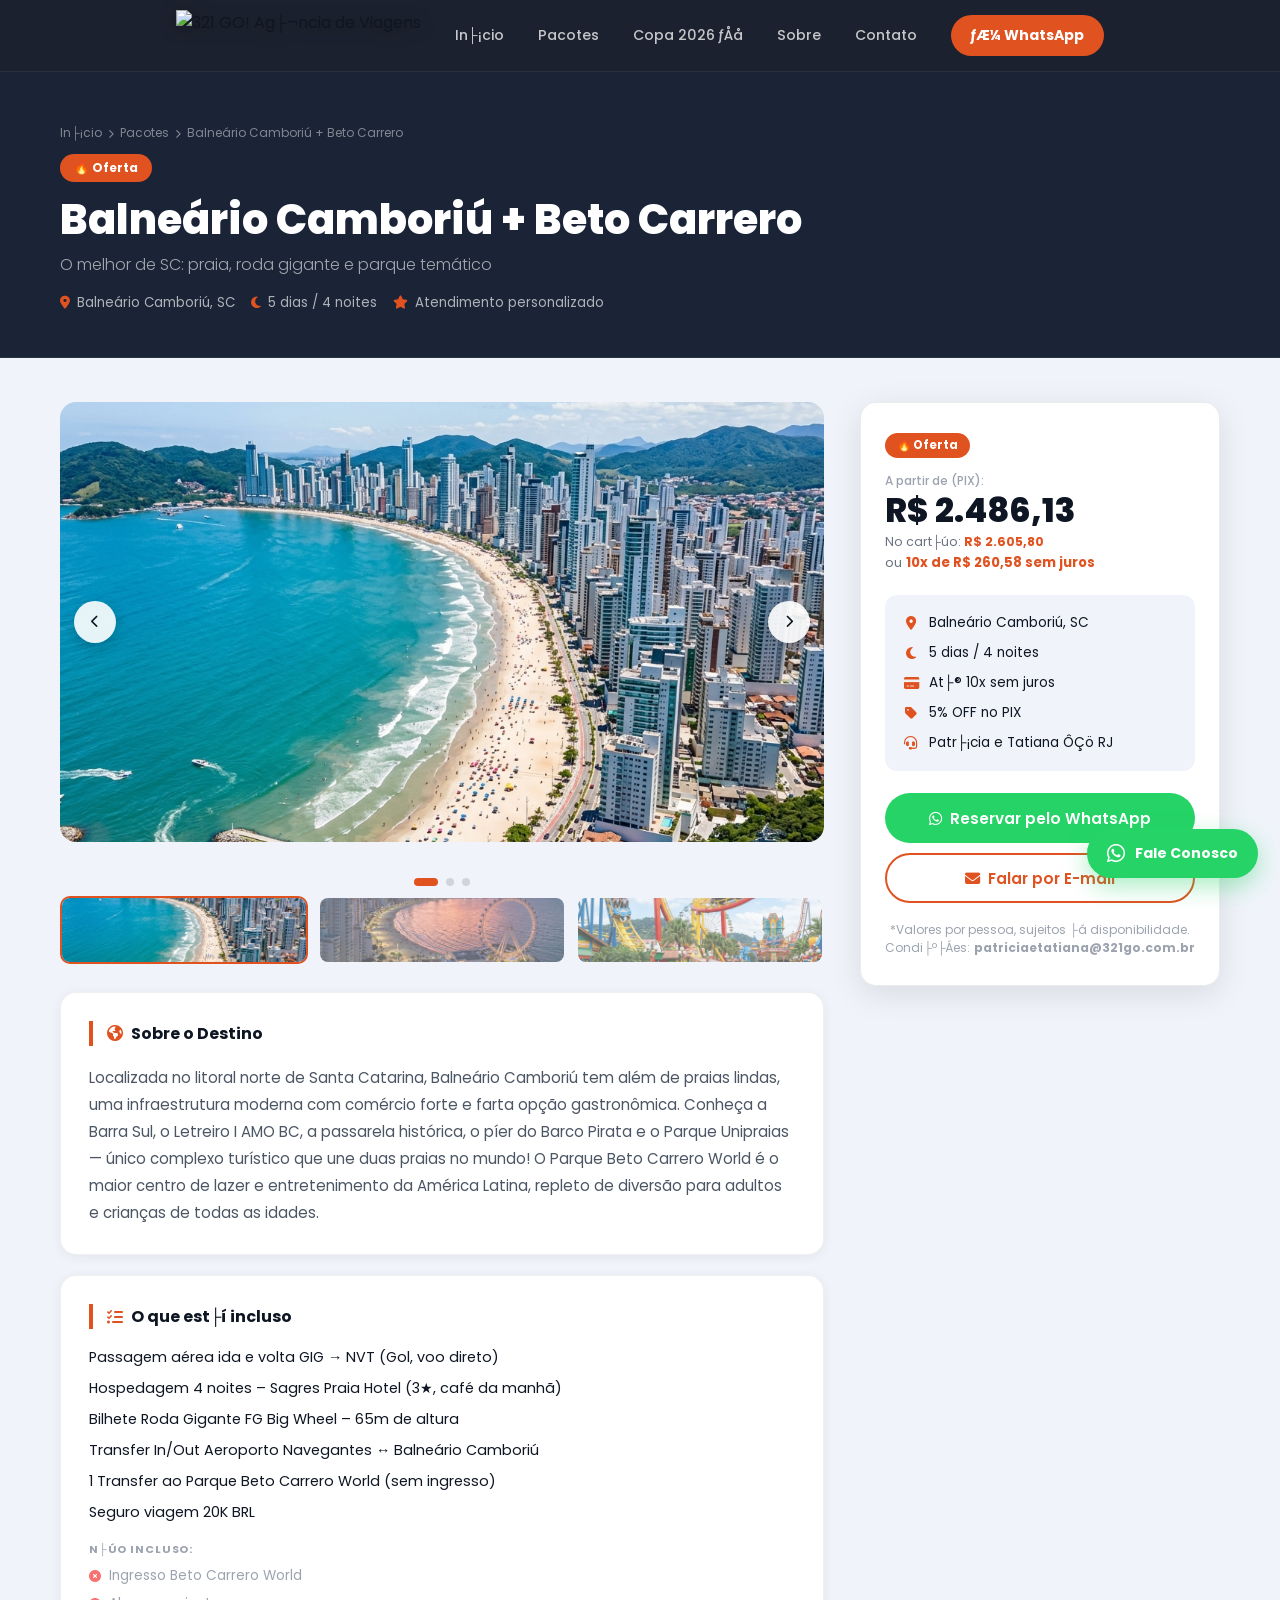
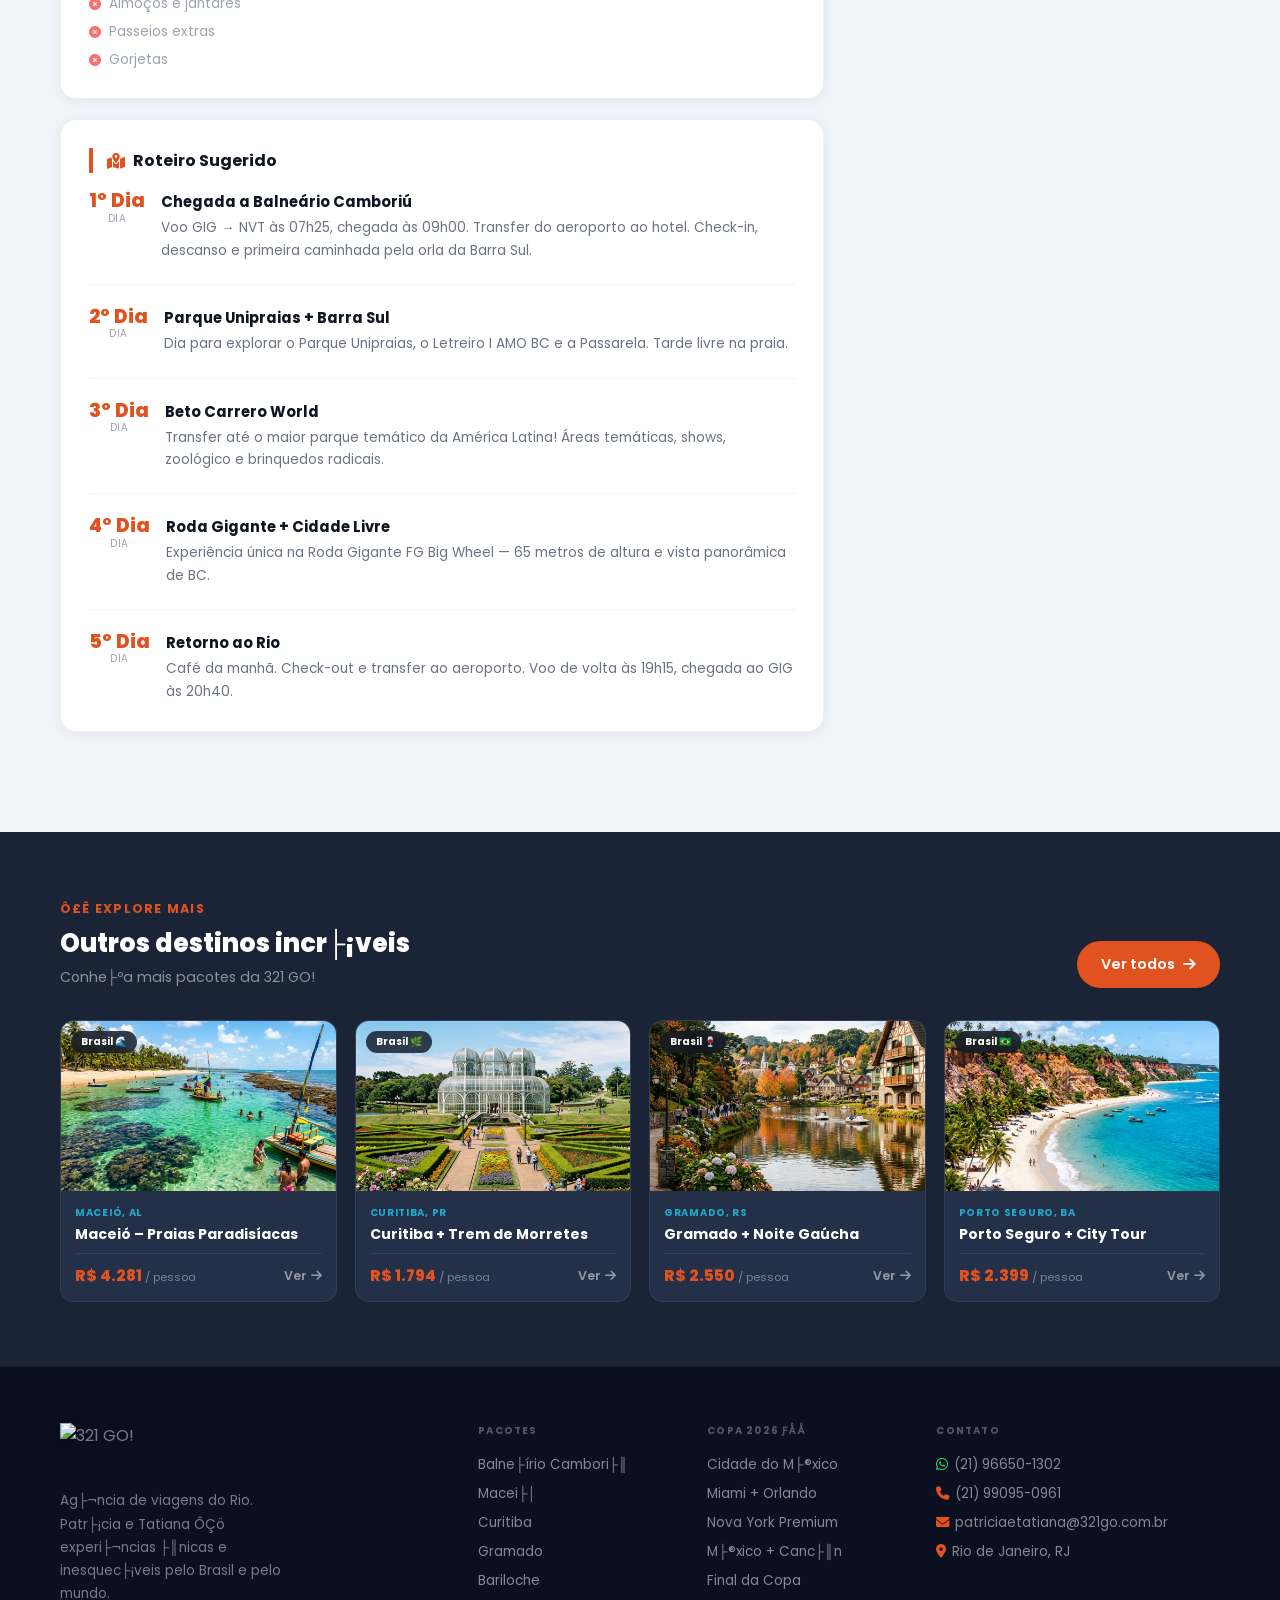
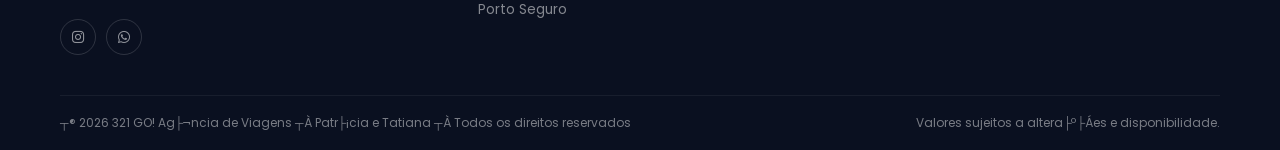
==== commit dd1a2026: "feat: banco de dados centralizado, abas Nacional/Internacional, fix editor click, precos cartao" ====
--- a/pacote.html
+++ b/pacote.html
@@ -10,412 +10,9 @@
     <link href="https://fonts.googleapis.com/css2?family=Poppins:ital,wght@0,300;0,400;0,500;0,600;0,700;0,800;1,300;1,400&display=swap" rel="stylesheet">
     <link rel="preload" href="https://cdnjs.cloudflare.com/ajax/libs/font-awesome/6.4.0/css/all.min.css" as="style" onload="this.onload=null;this.rel='stylesheet'">
     <noscript><link rel="stylesheet" href="https://cdnjs.cloudflare.com/ajax/libs/font-awesome/6.4.0/css/all.min.css"></noscript>
+    <script src="js/database.js"></script>
     <script src="editor.js?v=8" defer></script>
 
-    <script>
-    /* ── DADOS DA AGÊNCIA ── */
-    const SITE = {
-        nome:     '321 GO! Agência de Viagens',
-        whatsapp: '5521966501302',
-        email:    'patriciaetatiana@321go.com.br',
-        tel:      '(21) 99095-0961',
-        insta:    '321go.patriciaetatiana'
-    };
-
-    /* ── BANCO DE PACOTES ── */
-    const DB = {
-        balneario: {
-            title:    'Balneário Camboriú + Beto Carrero',
-            subtitle: 'O melhor de SC: praia, roda gigante e parque temático',
-            location: 'Balneário Camboriú, SC',
-            duration: '5 dias / 4 noites',
-            price:    '2.486,13',
-            priceCartao: '2.605,80',
-            parcelas: '10x de R$ 260,58 sem juros',
-            flag:     'Brasil 🏖️',
-            badge:    '🔥 Oferta',
-            images: [
-                'imagens/balneario_camboriu.png',
-                'imagens/bc_roda_gigante.png',
-                'imagens/bc_beto_carrero.png'
-            ],
-            desc: 'Localizada no litoral norte de Santa Catarina, Balneário Camboriú tem além de praias lindas, uma infraestrutura moderna com comércio forte e farta opção gastronômica. Conheça a Barra Sul, o Letreiro I AMO BC, a passarela histórica, o píer do Barco Pirata e o Parque Unipraias — único complexo turístico que une duas praias no mundo! O Parque Beto Carrero World é o maior centro de lazer e entretenimento da América Latina, repleto de diversão para adultos e crianças de todas as idades, áreas temáticas, zoológico, shows e brinquedos radicais.',
-            incluso: [
-                'Passagem aérea ida e volta GIG → NVT (Gol, voo direto)',
-                'Hospedagem 4 noites – Sagres Praia Hotel (3★, café da manhã)',
-                'Bilhete Roda Gigante FG Big Wheel – 65m de altura',
-                'Transfer In/Out Aeroporto Navegantes ↔ Balneário Camboriú',
-                '1 Transfer ao Parque Beto Carrero World (sem ingresso)',
-                'Seguro viagem 20K BRL'
-            ],
-            nao_incluso: ['Ingresso Beto Carrero World', 'Almoços e jantares', 'Passeios extras', 'Gorjetas'],
-            roteiro: [
-                { dia: '1º Dia', title: 'Chegada a Balneário Camboriú', desc: 'Voo GIG → NVT às 07h25, chegada às 09h00. Transfer do aeroporto ao hotel. Check-in, descanso e primeira caminhada pela orla da Barra Sul.' },
-                { dia: '2º Dia', title: 'Parque Unipraias + Barra Sul', desc: 'Dia para explorar o Parque Unipraias, o Letreiro I AMO BC e a Passarela que liga o centro ao Bairro Histórico da Barra. Tarde livre na praia.' },
-                { dia: '3º Dia', title: 'Beto Carrero World', desc: 'Transfer até o maior parque temático da América Latina! Áreas temáticas, shows, zoológico e brinquedos radicais para a família inteira.' },
-                { dia: '4º Dia', title: 'Roda Gigante + Cidade Livre', desc: 'Experiência única na Roda Gigante FG Big Wheel — 65 metros de altura e vista panorâmica de BC, mar e mata atlântica. Tarde livre para compras.' },
-                { dia: '5º Dia', title: 'Retorno ao Rio', desc: 'Café da manhã. Check-out e transfer ao aeroporto de Navegantes. Voo de volta às 19h15, chegada ao GIG às 20h40.' }
-            ]
-        },
-        maceio: {
-            title:    'Maceió – Praias Paradisíacas',
-            subtitle: 'O Caribe Brasileiro com piscinas naturais de tirar o fôlego',
-            location: 'Maceió, AL',
-            duration: '8 dias / 7 noites',
-            price:    '4.281,83',
-            priceCartao: '4.502,69',
-            parcelas: '10x de R$ 450,27 sem juros',
-            flag:     'Brasil 🐠',
-            badge:    '⭐ Popular',
-            images: [
-                'imagens/maceio.png',
-                'imagens/maceio_maragogi.png',
-                'imagens/maceio_pajucara.png'
-            ],
-            desc: 'Maceió é a capital de Alagoas — 40 km de praias com águas transparentes que variam entre o azul e o verde, formando piscinas naturais únicas. Entre a Lagoa Mundaú e o Oceano Atlântico, a cidade encanta com praias urbanas movimentadas e selvagens totalmente desertas. Hospede-se no coração da Praia de Ponta Verde, a 240m do mar, no Palms Ponta Verde by Tropicalis — hotel 4★ com piscina e café da manhã. Um city tour especial inclui a Praia do Francês, no litoral sul alagoano, com águas que variam do azul-turquesa ao verde escuro.',
-            incluso: [
-                'Passagem aérea ida e volta GIG → MCZ (Azul, voo direto)',
-                'Hospedagem 7 noites – Palms Ponta Verde by Tropicalis (4★, café da manhã)',
-                'City Tour Maceió + Praia do Francês (Litoral Sul)',
-                'Transfer In/Out Aeroporto Maceió ↔ Hotel',
-                'Seguro viagem 20K BRL'
-            ],
-            nao_incluso: ['Almoços e jantares', 'Passeios opcionais', 'Snorkel e equipamentos', 'Gorjetas'],
-            roteiro: [
-                { dia: '1º Dia', title: 'Chegada a Maceió', desc: 'Voo GIG → MCZ às 09h40, chegada às 12h20. Transfer ao hotel Palms Ponta Verde. Check-in, primeiro contato com as piscinas e a orla de Ponta Verde.' },
-                { dia: '2º Dia', title: 'Piscinas de Pajuçara', desc: 'Passeio de jangada até as piscinas naturais a 1km da praia — nadar entre peixes coloridos em águas rasas e cristalinas. Tarde livre na praia.' },
-                { dia: '3º Dia', title: 'Praia do Francês + City Tour', desc: 'Excursão panorâmica por Maceió incluindo Pavilhão do Artesanato de Pajuçara, pontos históricos e encerramento na linda Praia do Francês.' },
-                { dia: '4º Dia', title: 'Praia de Ipioca', desc: 'Dia livre para explorar praias mais afastadas como Ipioca ou Ponta do Gamela — totalmente desertas e preservadas.' },
-                { dia: '5º Dia', title: 'Lagoa Mundaú', desc: 'Passeio pela Lagoa Mundaú, famosa pelos ilhotes e restaurantes flutuantes, com frutos do mar fresquíssimos.' },
-                { dia: '6º Dia', title: 'Maragogi (opcional)', desc: 'Excursão opcional para Maragogi — o Caribe Brasileiro a 130km de Maceió, com galés de águas azul-turquesa.' },
-                { dia: '7º Dia', title: 'Dia Livre', desc: 'Dia livre para revisitar as praias favoritas, comprar artesanato ou relaxar na piscina do hotel com café da manhã caprichado.' },
-                { dia: '8º Dia', title: 'Retorno ao Rio', desc: 'Café da manhã. Check-out e transfer ao aeroporto. Voo MCZ → GIG às 13h00, chegada às 15h45.' }
-            ]
-        },
-        curitiba: {
-            title:    'Curitiba + Trem de Morretes',
-            subtitle: 'A capital ecológica + a viagem de trem mais linda do Brasil',
-            location: 'Curitiba, PR',
-            duration: '4 dias / 3 noites',
-            price:    '304,00',
-            priceCartao: '3.040,00',
-            parcelas: '10x sem juros para 2 pessoas',
-            flag:     'Brasil 🌿',
-            badge:    '🔥 Oferta',
-            images: [
-                'imagens/curitiba.png',
-                'imagens/curitiba_trem.png',
-                'imagens/curitiba_opera.png'
-            ],
-            desc: 'Curitiba é a capital mais sustentável do Brasil — uma cidade que surpreende com seus parques, museus e gastronomia diversificada. Mas o grande destaque é o famoso Trem de Morretes: uma viagem de trem panorâmica (ou pela Serra Verde Express) pela Serra Paranaense, com paisagens de Mata Atlântica exuberante até a charmosa cidade histórica de Morretes, famosa pelo delicioso barreado.',
-            incluso: [
-                'Passagem aérea ida e volta (GIG → CWB)',
-                'Hospedagem 3 noites com café da manhã',
-                'City Tour histórico por Curitiba',
-                'Trem para Morretes (Serra Verde Express)',
-                'Transfer de chegada ao hotel'
-            ],
-            nao_incluso: ['Almoços e jantares', 'Transfer de saída', 'Passeios extras', 'Gorjetas'],
-            roteiro: [
-                { dia: '1º Dia', title: 'Chegada a Curitiba', desc: 'Desembarque, transfer ao hotel. À tarde visita ao Jardim Botânico e Shopping Mueller. Jantar no Mercado Municipal.' },
-                { dia: '2º Dia', title: 'City Tour Curitiba', desc: 'Rua XV de Novembro, Ópera de Arame, Parque Tanguá, Museu Oscar Niemeyer (Museu do Olho) e Bosque do Papa.' },
-                { dia: '3º Dia', title: 'Trem de Morretes', desc: 'Embarque na Serra Verde Express cedo pela manhã. Viagem panorâmica pela Serra Paranaense. Chegada a Morretes para almoço com o famoso barreado. Retorno à tarde.' },
-                { dia: '4º Dia', title: 'Retorno ao Rio', desc: 'Café da manhã, check-out e traslado ao aeroporto. Voo de retorno ao Rio com memórias incríveis da Serra Paranaense.' }
-            ]
-        },
-        gramado: {
-            title:    'Gramado + Noite Gaúcha',
-            subtitle: 'A Serra Gaúcha europeia com cultura, vinhos e fondue',
-            location: 'Gramado, RS',
-            duration: '7 dias / 6 noites',
-            price:    '255,00',
-            priceCartao: '2.550,00',
-            parcelas: '10x sem juros',
-            flag:     'Brasil 🏔',
-            badge:    '⭐ Popular',
-            images: [
-                'imagens/gramado.png',
-                'imagens/bariloche.png',
-                'imagens/curitiba_trem.png'
-            ],
-            desc: 'Gramado é a joia da Serra Gaúcha — uma cidade que encanta com sua arquitetura enxaimel, ruas floridas, chocolates artesanais, cafés coloniais e fondue. A famosa Noite Gaúcha leva os visitantes para um espetáculo cultural com danças, músicas e gastronomia típica da colonização alemã e italiana. Também é possível visitar Canela, com o Parque do Caracol e a deslumbrante Cascata do Caracol.',
-            incluso: [
-                'Passagem aérea ida e volta (GIG → POA)',
-                'Hospedagem 6 noites com café da manhã',
-                'City Tour por Gramado e Canela',
-                'Noite Gaúcha (jantar + show cultural)',
-                'Transfer in/out aeroporto'
-            ],
-            nao_incluso: ['Parque do Caracol (ingresso a pagar)', 'Almoços', 'Gorjetas'],
-            roteiro: [
-                { dia: '1º Dia', title: 'Chegada a Porto Alegre', desc: 'Desembarque em POA e transfer para Gramado (1h30). Check-in e primeira caminhada pela Rua Coberta e Praça Major Nicoletti.' },
-                { dia: '2º Dia', title: 'Gramado City Tour', desc: 'Mini Mundo, Rua Coberta, Lago Negro, fábricas de chocolate e lojas artesanais. À tarde, Olivas de Gramado.' },
-                { dia: '3º Dia', title: 'Canela + Caracol', desc: 'Excursão a Canela: Parque do Caracol (Cascata 131m), Catedral de Pedra e Parque Estadual do Caracol.' },
-                { dia: '4º Dia', title: 'Noite Gaúcha', desc: 'Dia livre até o início da Noite Gaúcha — o famoso espetáculo com jantar típico, danças e música gaúcha num ambiente encantador.' },
-                { dia: '5º Dia', title: 'Vale dos Vinhedos', desc: 'Excursão à região produtora de vinhos: vinícolas, degustações e gastronomia italiana da Serra Gaúcha.' },
-                { dia: '6º Dia', title: 'Dia Livre em Gramado', desc: 'Último dia para chocolates, compras e desfrutar dos cafés com fondue clássico da Serra Gaúcha.' },
-                { dia: '7º Dia', title: 'Retorno ao Rio', desc: 'Transfer a Porto Alegre e voo de retorno com as malas cheias de chocolate e memórias inesquecíveis.' }
-            ]
-        },
-        bariloche: {
-            title:    'Bariloche – Circuito Chico + Cerro Catedral',
-            subtitle: 'A Suíça Argentina com neve, lagos e montanhas deslumbrantes',
-            location: 'Bariloche, Argentina',
-            duration: '6 dias / 5 noites',
-            price:    '892,00',
-            priceCartao: '892,00',
-            parcelas: '12x de R$ 892,00 sem juros (quarto duplo)',
-            flag:     'Argentina 🏔',
-            badge:    '💎 Premium',
-            images: [
-                'imagens/bariloche.png',
-                'imagens/bariloche_montanhas_alt.png',
-                'imagens/curitiba_opera.png'
-            ],
-            desc: 'Bariloche é o destino dos sonhos na Patagônia Argentina — lagos cristalinos, montanhas nevadas, chocolates artesanais e a charmosa arquitetura alpina que lembra a Suíça. O Circuito Chico é considerado um dos passeios mais bonitos da América do Sul, revelando as paisagens mais icônicas da região. O Cerro Catedral é o maior complexo de ski da América do Sul, com pistas para todos os níveis.',
-            incluso: [
-                'Passagem aérea ida e volta GIG → USH (via Buenos Aires)',
-                'Hospedagem 5 noites com café da manhã (2 adultos, quarto duplo)',
-                'Tour panorâmico Circuito Chico completo',
-                'Excursão ao Cerro Catedral (ski ou passeio panorâmico)',
-                'Transfer in/out aeroporto Bariloche'
-            ],
-            nao_incluso: ['Aluguel de equipamentos de ski', 'Almoços e jantares', 'Passeios extras', 'Seguro viagem'],
-            roteiro: [
-                { dia: '1º Dia', title: 'Chegada a Bariloche', desc: 'Voo RIO → GRU → BRC. Transfer ao hotel. Tarde de aclimatação e passeio pelo Centro Cívico e chocolaterie.' },
-                { dia: '2º Dia', title: 'Circuito Chico', desc: 'O passeio mais famoso: Cerro Campanário (vista 360°), Villa Angliru, Llao Llao, Bahía Lopez e Punto Panorâmico.' },
-                { dia: '3º Dia', title: 'Cerro Catedral', desc: 'Excursão ao maior complexo de ski da América do Sul. Opções de ski (temporada inverno) ou passeio de teleférico com vista das Andes.' },
-                { dia: '4º Dia', title: 'Circuito Grande', desc: 'Lago Nahuel Huapi de barco, Villa Traful e cachoeiras. A Patagônia mais selvagem e preservada.' },
-                { dia: '5º Dia', title: 'Chocolate + Artesanato', desc: 'Tarde livre para as famosas lojas de chocolate de Bariloche, cervejarias artesanais e compras de lembrança.' },
-                { dia: '6º Dia', title: 'Retorno ao Rio', desc: 'Café da manhã, check-out e transfer ao aeroporto BRC. Voo de retorno com as melhores memórias da Patagônia.' }
-            ]
-        },
-        porto: {
-            title:    'Porto Seguro + City Tour',
-            subtitle: 'A Terra do Descobrimento com praias, falésias e história',
-            location: 'Porto Seguro, BA',
-            duration: '6 dias / 5 noites',
-            price:    '2.399,72',
-            priceCartao: '2.399,72',
-            parcelas: '10x sem juros',
-            flag:     'Brasil 🏖️',
-            badge:    '🔥 Oferta',
-            images: [
-                'imagens/porto_seguro.png',
-                'imagens/maceio_pajucara.png',
-                'imagens/maceio_maragogi.png'
-            ],
-            desc: 'Porto Seguro é a Terra do Descobrimento — onde o Brasil nasceu. Além da história rica, tem praias exuberantes com águas mornas e cristalinas, falésias coloridas, a animada Passarela do Álcool e arredores paradisíacos como Arraial d\'Ajuda e Trancoso. A hospedagem no Hotel Porto Dourado (Rede Bem Bahia) fica em ótima localização, com café da manhã incluído. O City Tour de cortesia mostra os principais pontos históricos e turísticos.',
-            incluso: [
-                'Passagem aérea ida e volta GIG → BPS (ida e volta)',
-                'Hospedagem 5 noites – Hotel Porto Dourado (Rede Bem Bahia, café da manhã)',
-                'Transfer In/Out Aeroporto BPS ↔ Hotel',
-                'City Tour por Porto Seguro (cortesia)',
-                'Seguro viagem 20K BRL'
-            ],
-            nao_incluso: ['Passeios a Arraial e Trancoso', 'Almoços e jantares', 'Bebidas', 'Gorjetas'],
-            roteiro: [
-                { dia: '1º Dia', title: 'Chegada a Porto Seguro', desc: 'Desembarque no aeroporto BPS e transfer ao hotel. Tarde para conhecer a praia local e o famoso calçadão da orla.' },
-                { dia: '2º Dia', title: 'City Tour Histórico', desc: 'Tour de cortesia pelo Centro Histórico (Cidade Alta), Marco do Descobrimento, Igreja de Nossa Senhora da Pena e pôr do sol histórico.' },
-                { dia: '3º Dia', title: 'Passarela do Álcool + Praia', desc: 'Manhã de praia. À noite, a famosa Passarela do Álcool com shows ao vivo, lambada e a animação que fez Porto Seguro ser famoso.' },
-                { dia: '4º Dia', title: 'Arraial d\'Ajuda (opcional)', desc: 'Excursão ao encantador Arraial d\'Ajuda — praias paradisíacas como Pitinga, Lagoa Azul e a charmosa vila artesanal.' },
-                { dia: '5º Dia', title: 'Trancoso (opcional)', desc: 'O Quadrado de Trancoso — um dos vilarejos mais bonitos e charmosos do Brasil, com igrejas históricas, restaurantes e praias selvagens.' },
-                { dia: '6º Dia', title: 'Retorno ao Rio', desc: 'Café da manhã, check-out e transfer ao aeroporto BPS. Voo de retorno ao Rio com saudades das praias baianas.' }
-            ]
-        },
-        /* ── COPA 2026 ── */
-        copa_mexico: {
-            title:    '🇲🇽 Copa 2026 – Cidade do México',
-            subtitle: 'Econômico de alto volume com jogo da fase de grupos',
-            location: 'Cidade do México, MEX',
-            duration: '6 dias / 5 noites',
-            price:    '14.900,00',
-            priceCartao: '14.900,00',
-            parcelas: 'Consulte condições de parcelamento',
-            flag:     'Copa 2026 ⚽🏆',
-            badge:    '⚽ Copa 2026',
-            images: [
-                'imagens/mexico.png',
-                'imagens/cancun.png',
-                'imagens/copa_estadio.png'
-            ],
-            desc: 'Viva a emoção da Copa do Mundo 2026 na Cidade do México — o pacote mais acessível para quem quer estar lá! Combina a magia de assistir ao Brasil ao vivo na fase de grupos com a experiência cultural única da capital mexicana: pirâmides astecas, gastronomia incrível, bairros históricos e a energia contagiante de um dos maiores eventos esportivos do mundo.',
-            incluso: [
-                'Passagem aérea Rio → Cidade do México (ida e volta)',
-                'Hospedagem Hotel 3★ com café da manhã',
-                '🎟 1 ingresso jogo fase de grupos',
-                'Transfer aeroporto + transfer estádio',
-                '🏙 City tour cultural (Teotihuacán, Centro Histórico)'
-            ],
-            nao_incluso: ['Demais refeições', 'Passeios extras', 'Seguro viagem', 'Gorjetas'],
-            roteiro: [
-                { dia: '1º Dia', title: 'Chegada à Cidade do México', desc: 'Desembarque no CDMX, transfer ao hotel. Tarde livre para se ambientar e explorar o bairro.' },
-                { dia: '2º Dia', title: 'Teotihuacán + Histórico', desc: 'Tour pelas Pirâmides de Teotihuacán e pelo Centro Histórico — Plaza de la Constitución, Palácio Nacional e Catedral.' },
-                { dia: '3º Dia', title: 'DIA DO JOGO — Fase de Grupos', desc: '⚽ O grande dia! Transfer ao estádio, atmosfera de Copa do Mundo e o Brasil em campo. Uma experiência inesquecível!' },
-                { dia: '4º Dia', title: 'Museu Frida Kahlo + Coyoacán', desc: 'Tour cultural ao bairro de Coyoacán e ao Museu de Frida Kahlo — arte e história em um dos bairros mais charmosos do México.' },
-                { dia: '5º Dia', title: 'Xochimilco + Dia Livre', desc: 'Passeio de trajinera pelas famosas trajineras de Xochimilco. Tarde livre para compras nas feiras locais.' },
-                { dia: '6º Dia', title: 'Retorno ao Brasil', desc: 'Café da manhã, check-out e transfer ao aeroporto CDMX. Voo de retorno com a emoção da Copa no coração.' }
-            ]
-        },
-        copa_miami: {
-            title:    '🇺🇸 Copa 2026 – Miami + Orlando',
-            subtitle: 'O pacote MAIS VENDIDO — Jogo + Parques + Diversão',
-            location: 'Miami & Orlando, FL, EUA',
-            duration: '8 dias / 7 noites',
-            price:    '21.900,00',
-            priceCartao: '21.900,00',
-            parcelas: 'Consulte condições de parcelamento',
-            flag:     'Copa 2026 ⭐⚽',
-            badge:    '⭐ Mais Vendido',
-            images: [
-                'imagens/miami.png',
-                'imagens/cancun.png',
-                'imagens/copa_estadio.png'
-            ],
-            desc: 'O carro-chefe da nossa linha Copa 2026 — combina o glamour de Miami Beach com a mágica de Orlando e a emoção de assistir ao Brasil ao vivo! Miami com suas praias paradisíacas, Art Deco e vida noturna, mais um dia de parque temático em Orlando (Universal ou Disney) e o jogo da Copa num estadio americano. É a viagem completa que o brasileiro sonha.',
-            incluso: [
-                'Passagem aérea Rio → Miami (ida e volta)',
-                'Hospedagem Hotel 3★ Miami Beach (3 noites)',
-                'Hospedagem Hotel 3★ Orlando (4 noites)',
-                '🎟 1 ingresso jogo da Copa',
-                '🚗 Aluguel de carro (Miami + Orlando)',
-                '🎢 1 dia de parque temático em Orlando'
-            ],
-            nao_incluso: ['Demais refeições', 'Seguro viagem', 'Ingressos adicionais parques', 'Gorjetas'],
-            roteiro: [
-                { dia: '1º Dia', title: 'Chegada a Miami', desc: 'Desembarque em MIA, retirada do carro alugado, check-in em Miami Beach. Primeira caminhada por Ocean Drive e Art Deco District.' },
-                { dia: '2º Dia', title: 'Miami Beach + Wynwood', desc: 'Manhã na praia de Miami Beach. Tarde no Wynwood Walls — o maior museu a céu aberto da Flórida.' },
-                { dia: '3º Dia', title: 'Aventura Spa + Compras', desc: 'Visita ao Aventura Mall, Bal Harbour e Miami Design District. À noite, Little Havana para cultura cubana.' },
-                { dia: '4º Dia', title: 'DIA DO JOGO ⚽', desc: '⚽ O dia mais esperado! Transfer ao estádio com animação completa. Brasil em campo numa partida da Copa do Mundo 2026!' },
-                { dia: '5º Dia', title: 'Drive para Orlando', desc: 'Viagem de carro Miami → Orlando (4h). Check-in no hotel. À tarde, Disney Springs para uma primeira dose de magia.' },
-                { dia: '6º Dia', title: 'Parque Temático', desc: '🎢 Dia inteiro no parque escolhido — Universal Studios (Harry Potter, Velocidade Furiosa) ou Magic Kingdom Disney.' },
-                { dia: '7º Dia', title: 'Compras + International Drive', desc: 'Dia de compras no Premium Outlets, International Drive e últimas lembranças para trazer do Brasil.' },
-                { dia: '8º Dia', title: 'Retorno ao Brasil', desc: 'Devolução do carro, transfer ao aeroporto MCO ou MIA e voo de retorno ao Brasil com muitas histórias para contar.' }
-            ]
-        },
-        copa_ny: {
-            title:    '🗽 Copa 2026 – Nova York Premium',
-            subtitle: 'Hotel Manhattan + Jogo Decisivo (oitavas/quartas)',
-            location: 'Nova York, NY, EUA',
-            duration: '7 dias / 6 noites',
-            price:    '29.900,00',
-            priceCartao: '29.900,00',
-            parcelas: 'Consulte condições de parcelamento',
-            flag:     'Copa 2026 🏆',
-            badge:    '💎 Premium',
-            images: [
-                'imagens/nova_york.png',
-                'imagens/miami.png',
-                'imagens/copa_estadio.png'
-            ],
-            desc: 'O pacote para quem quer viver a Copa com status e experiências únicas! Nova York é a cidade mais icônica do mundo — Times Square, Central Park, Empire State Building e Brooklyn Bridge. O jogo é das fases decisivas (oitavas ou quartas de final), garantindo máxima emoção. Uma experiência premium que combina a grandiosidade de NYC com a paixão do futebol mundial.',
-            incluso: [
-                'Passagem aérea Rio → Nova York (ida e volta)',
-                'Hospedagem Hotel 4★ – Manhattan (6 noites)',
-                '🎟 1 ingresso jogo decisivo (oitavas/quartas)',
-                '🚁 Passeio de helicóptero ou experiência premium NYC',
-                '🏙 City tour Nova York (Manhattan, Brooklyn, Central Park)'
-            ],
-            nao_incluso: ['Demais refeições', 'Seguro viagem', 'Passeios extras', 'Gorjetas'],
-            roteiro: [
-                { dia: '1º Dia', title: 'Chegada a Nova York', desc: 'Desembarque em JFK ou EWR, transfer ao hotel em Manhattan. Primeira caminhada por Times Square à noite.' },
-                { dia: '2º Dia', title: 'Baixa Manhattan + Brooklyn', desc: 'Wall Street, Brooklyn Bridge, 9/11 Memorial e DUMBO Brooklyn com a melhor vista de Manhattan ao entardecer.' },
-                { dia: '3º Dia', title: 'Central Park + Upper East Side', desc: 'Central Park, Met Museum, Fifth Avenue, Rockefeller Center e Top of the Rock com vista espetacular da cidade.' },
-                { dia: '4º Dia', title: 'DIA DO JOGO 🏆⚽', desc: '🏆⚽ A grande partida! Jogo decisivo da Copa na arena MetLife ou outra sede de NYC. Atmosfera única e emoção ao máximo!' },
-                { dia: '5º Dia', title: 'Helicóptero + Experiência Premium', desc: '🚁 Passeio de helicóptero sobre Manhattan — a melhor vista possível de Nova York. Uma experiência que poucos têm.' },
-                { dia: '6º Dia', title: 'Compras + Soho', desc: 'Soho, Meatpacking District e compras premium em canal Fifth Avenue. Jantar especial em restaurante de destaque.' },
-                { dia: '7º Dia', title: 'Retorno ao Brasil', desc: 'Último café da manhã em Nova York. Transfer ao aeroporto e voo de retorno ao Brasil com status e memórias únicas.' }
-            ]
-        },
-        copa_cancun: {
-            title:    '🌮🌊 Copa 2026 – México + Cancún',
-            subtitle: 'Futebol + Férias! A combinação perfeita em 9 dias',
-            location: 'Cidade do México + Cancún, MEX',
-            duration: '9 dias / 8 noites',
-            price:    '23.900,00',
-            priceCartao: '23.900,00',
-            parcelas: 'Consulte condições de parcelamento',
-            flag:     'Copa 2026 🌴⚽',
-            badge:    '🌴 Experiência',
-            images: [
-                'imagens/mexico.png',
-                'imagens/cancun.png',
-                'imagens/maceio_maragogi.png'
-            ],
-            desc: 'O multi-destino mais completo da Copa 2026 — uma semana que combina a emoção de ver o Brasil ao vivo na Cidade do México com 3 dias de férias em all inclusive em Cancún! Praias do Caribe mexicano com águas turquesa, resorts incríveis e a Zone Hoteleira de Cancún. O melhor dos dois mundos: futebol e descanso total.',
-            incluso: [
-                'Passagem aérea multidestino (Rio → CDMX → Cancún → Rio)',
-                'Hospedagem Hotel 3★ Cidade do México (5 noites)',
-                'Hospedagem Resort Cancún All Inclusive (3 noites)',
-                '🎟 1 ingresso jogo da Copa',
-                '🚐 Todos os transfers inclusos'
-            ],
-            nao_incluso: ['Passeios extras em Cancún', 'Seguro viagem', 'Bebidas fora do resort', 'Gorjetas'],
-            roteiro: [
-                { dia: '1º Dia', title: 'Chegada à Cidade do México', desc: 'Desembarque no CDMX, transfer ao hotel. Tarde livre para explorar o bairro de Polanco ou o Centro Histórico.' },
-                { dia: '2º Dia', title: 'Teotihuacán + Cultura', desc: 'Tour pelas Pirâmides de Teotihuacán de manhã. Tarde no Centro Histórico e Museu Nacional de Antropologia.' },
-                { dia: '3º Dia', title: 'DIA DO JOGO ⚽', desc: '⚽ Brasil em campo na Copa! Transfer ao estádio com toda a animação. Uma experiência única na história do esporte.' },
-                { dia: '4º Dia', title: 'Xochimilco + Coyoacán', desc: 'Trajineras em Xochimilco e visita ao Museu Frida Kahlo no charmoso bairro de Coyoacán.' },
-                { dia: '5º Dia', title: 'Voo para Cancún ✈', desc: 'Voo interno CDMX → CUN. Transfer ao resort all inclusive. Tarde de descanso à beira da piscina do Caribe.' },
-                { dia: '6º Dia', title: 'Cancún – Praia + Piscina', desc: 'Dia inteiro de relaxamento no resort. Praia de água turquesa, piscinas, drinks e comida all inclusive.' },
-                { dia: '7º Dia', title: 'Chichén Itzá (opcional)', desc: 'Excursão opcional às ruínas maias de Chichén Itzá — uma das 7 Maravilhas do Mundo Moderno.' },
-                { dia: '8º Dia', title: 'Isla Mujeres + Mergulho', desc: 'Passeio de barco para Isla Mujeres — snorkel no recife de coral e praias de areia branca fina.' },
-                { dia: '9º Dia', title: 'Retorno ao Brasil', desc: 'Último café da manhã no resort. Transfer ao aeroporto CUN e voo de retorno ao Brasil.' }
-            ]
-        },
-        copa_final: {
-            title:    '🏆 FINAL DA COPA 2026 – Luxo',
-            subtitle: 'A experiência máxima — Final da Copa + Nova York VIP',
-            location: 'Nova York / MetLife Stadium, EUA',
-            duration: '7 dias / 6 noites',
-            price:    '49.900,00',
-            priceCartao: '49.900,00',
-            parcelas: 'Consulte condições especiais',
-            flag:     '🏆 Luxo Copa 2026',
-            badge:    '💎 Luxo · Final',
-            images: [
-                'imagens/nova_york.png',
-                'imagens/copa_estadio.png',
-                'imagens/miami.png'
-            ],
-            desc: 'O produto de autoridade máxima da 321 GO para a Copa 2026 — a FINAL DO MUNDO! Apenas uma vez na vida você pode ver o Brasil campeão ao vivo. Package completo com hotel de alto padrão em Manhattan, ingresso para a final, experiências VIP exclusivas e transfer executivo. Para quem quer viver este momento histórico com todo o conforto e exclusividade que merece.',
-            incluso: [
-                '✈ Classe econômica premium (Rio → Nova York ida e volta)',
-                '🏨 Hotel 4★/5★ Manhattan (6 noites) – localização privilegiada',
-                '🏆 Ingresso FINAL DA COPA DO MUNDO 2026',
-                '🍽 Experiências VIP (jantar especial + open bar)',
-                '🚐 Transfer executivo em todos os traslados',
-                '🛎 Concierge personalizado durante toda a estadia'
-            ],
-            nao_incluso: ['Seguro viagem premium (fortemente recomendado)', 'Gorjetas', 'Despesas pessoais'],
-            roteiro: [
-                { dia: '1º Dia', title: 'Chegada VIP em Nova York', desc: 'Desembarque em primeira classe. Transfer executivo privativo ao hotel 4★/5★ em Manhattan. Welcome drink e orientações.' },
-                { dia: '2º Dia', title: 'Nova York Premium', desc: 'Tour privativo por Manhattan — locais icônicos sem pressa, com guia exclusivo. Jantar especial por conta do pacote.' },
-                { dia: '3º Dia', title: 'Central Park + MoMA', desc: 'Central Park de manhã, Museu de Arte Moderna (MoMA) e Hudson Yards com o The Vessel e High Line.' },
-                { dia: '4º Dia', title: '🏆 A GRANDE FINAL!', desc: '🏆⚽ FINAL DA COPA DO MUNDO 2026! Transfer executivo ao MetLife Stadium. Experiência VIP com área especial, comida e bebida. O maior jogo do mundo ao vivo!' },
-                { dia: '5º Dia', title: 'Celebração + Brooklyn', desc: 'Passeio de barco no Rio Hudson. Brooklyn Bridge e DUMBO. Jantar de celebração em restaurante premiado.' },
-                { dia: '6º Dia', title: 'Compras Premium + Soho', desc: 'Compras em Fifth Avenue, Saks Fifth Avenue e Soho. Tarde livre para últimas experiências nova-iorquinas.' },
-                { dia: '7º Dia', title: 'Retorno em Estilo', desc: 'Transfer executivo privativo ao aeroporto. Voo de retorno ao Brasil carregado de memórias do dia mais especial da vida!' }
-            ]
-        }
-    };
-
-    // ── Mesclar pacotes novos criados pelo editor ──
-    // Executa imediatamente após o DB ser definido, antes de qualquer evento
-    (function() {
-        try {
-            const draft = JSON.parse(localStorage.getItem('321go_cms_v1') || '{}');
-            if (draft.__new_packages && typeof draft.__new_packages === 'object') {
-                Object.assign(DB, draft.__new_packages);
-            }
-            // Também tenta carregar do content.json já aplicado (pacotes publicados)
-            const srv = window.__321GO_SRV_CMS;
-            if (srv && srv.__new_packages && typeof srv.__new_packages === 'object') {
-                Object.assign(DB, srv.__new_packages);
-            }
-        } catch (_) {}
-    })();
-    </script>
 
     <style>
         *, *::before, *::after { margin: 0; padding: 0; box-sizing: border-box; }
@@ -447,7 +44,7 @@
         ul { list-style: none; }
         .container { max-width: 1200px; margin: 0 auto; padding: 0 20px; }
 
-        /* ─ BTN ─ */
+        /* ÔöÇ BTN ÔöÇ */
         .btn {
             display: inline-flex; align-items: center; gap: 8px;
             padding: 13px 24px; border-radius: 50px; font-size: .9rem;
@@ -462,7 +59,7 @@
         .btn-outline:hover { background: var(--orange); color: #fff; }
         .btn-block  { width: 100%; justify-content: center; }
 
-        /* ─ HEADER ─ */
+        /* ÔöÇ HEADER ÔöÇ */
         #hdr {
             position: sticky; top: 0; height: var(--hh);
             background: rgba(15,22,35,.95); backdrop-filter: blur(16px);
@@ -485,7 +82,7 @@
         #mpanel a { padding: 13px 16px; font-size: .95rem; font-weight: 600; color: rgba(255,255,255,.8); border-radius: 12px; }
         #mpanel a:hover { background: rgba(255,255,255,.06); color: #fff; }
 
-        /* ─ HERO MINI ─ */
+        /* ÔöÇ HERO MINI ÔöÇ */
         .hero-mini { background: var(--dark-2); padding: 52px 0 44px; color: #fff; border-bottom: 1px solid rgba(255,255,255,.07); }
         .breadcrumb { font-size: 12px; color: rgba(255,255,255,.45); margin-bottom: 12px; display: flex; align-items: center; gap: 6px; flex-wrap: wrap; }
         .breadcrumb a { color: rgba(255,255,255,.45); transition: color .2s; }
@@ -500,10 +97,10 @@
             background: var(--orange); color: #fff; margin-bottom: 14px;
         }
 
-        /* ─ LAYOUT ─ */
+        /* ÔöÇ LAYOUT ÔöÇ */
         .pkg-layout { display: grid; grid-template-columns: 1fr 360px; gap: 36px; padding: 44px 0 80px; align-items: start; }
 
-        /* ─ CAROUSEL ─ */
+        /* ÔöÇ CAROUSEL ÔöÇ */
         .carousel { border-radius: var(--r); overflow: hidden; margin-bottom: 24px; position: relative; background: var(--dark); }
         .carousel-track { display: flex; transition: transform .42s cubic-bezier(.4,0,.2,1); }
         .carousel-slide { flex: 0 0 100%; }
@@ -526,7 +123,7 @@
         .thumb img { width: 100%; height: 100%; object-fit: cover; }
         .thumb.on { border-color: var(--orange); opacity: 1; }
 
-        /* ─ CONTENT BLOCKS ─ */
+        /* ÔöÇ CONTENT BLOCKS ÔöÇ */
         .cblock { background: var(--white); border-radius: var(--r); padding: 28px; margin-bottom: 20px; box-shadow: 0 2px 12px rgba(0,0,0,.06); border: 1px solid rgba(0,0,0,.06); }
         .cblock-title { font-size: 1rem; font-weight: 700; color: var(--dark); border-left: 4px solid var(--orange); padding-left: 14px; margin-bottom: 18px; display: flex; align-items: center; gap: 8px; }
         .pkg-desc { font-size: .94rem; color: #4b5563; line-height: 1.8; }
@@ -548,7 +145,7 @@
         .rot-body h4 { font-size: .93rem; font-weight: 700; color: var(--dark); margin-bottom: 4px; }
         .rot-body p  { font-size: .85rem; color: #6b7280; line-height: 1.65; }
 
-        /* ─ SIDEBAR ─ */
+        /* ÔöÇ SIDEBAR ÔöÇ */
         .sidebar { position: sticky; top: calc(var(--hh) + 20px); }
         .price-card { background: var(--white); border-radius: var(--r); padding: 28px 24px; box-shadow: 0 8px 32px rgba(0,0,0,.1); border: 1px solid rgba(0,0,0,.08); }
         .price-from { font-size: .75rem; color: #9ca3af; margin-bottom: 4px; font-weight: 500; }
@@ -564,7 +161,7 @@
         .price-note { font-size: .75rem; color: #9ca3af; text-align: center; margin-top: 8px; }
         .price-badge { display: inline-block; padding: 4px 12px; background: var(--orange); color: #fff; border-radius: 50px; font-size: .72rem; font-weight: 700; margin-bottom: 14px; }
 
-        /* ─ OUTROS PACOTES ─ */
+        /* ÔöÇ OUTROS PACOTES ÔöÇ */
         .outros { background: var(--dark-2); padding: 64px 0; }
         .outros-hdr { display: flex; align-items: flex-end; justify-content: space-between; gap: 20px; margin-bottom: 32px; }
         .outros-hdr h2 { font-size: 1.6rem; font-weight: 800; color: #fff; }
@@ -586,7 +183,7 @@
         .card-arr { font-size: .78rem; color: rgba(255,255,255,.5); font-weight: 600; display: flex; align-items: center; gap: 4px; transition: all .2s; }
         .card-link:hover .card-arr { gap: 8px; color: var(--orange); }
 
-        /* ─ FOOTER ─ */
+        /* ÔöÇ FOOTER ÔöÇ */
         footer { background: #0a1020; color: rgba(255,255,255,.45); padding: 56px 0 0; border-top: 1px solid rgba(255,255,255,.06); }
         .ft-top { display: grid; grid-template-columns: 2fr 1fr 1fr 1.5fr; gap: 40px; padding-bottom: 40px; }
         .ft-logo { height: 52px; width: auto; margin-bottom: 14px; filter: drop-shadow(0 2px 8px rgba(0,0,0,.5)); }
@@ -597,12 +194,12 @@
         .ft-links a:hover { color: var(--orange); }
         .ft-bottom { border-top: 1px solid rgba(255,255,255,.06); padding: 18px 0; display: flex; justify-content: space-between; align-items: center; font-size: .75rem; gap: 12px; flex-wrap: wrap; }
 
-        /* ─ WA FLOAT ─ */
+        /* ÔöÇ WA FLOAT ÔöÇ */
         .wa-float { position: fixed; bottom: 22px; right: 22px; z-index: 888; display: flex; align-items: center; gap: 10px; padding: 14px 20px; background: var(--wa); color: #fff; border-radius: 50px; font-weight: 700; font-size: .88rem; box-shadow: 0 8px 24px rgba(37,211,102,.4); transition: all .25s; animation: wap-pulse 3s ease infinite; }
         .wa-float:hover { transform: translateY(-3px) scale(1.03); box-shadow: 0 12px 32px rgba(37,211,102,.55); }
         @keyframes wap-pulse { 0%,100%{box-shadow:0 8px 24px rgba(37,211,102,.4)} 50%{box-shadow:0 8px 40px rgba(37,211,102,.65)} }
 
-        /* ─ RESPONSIVE ─ */
+        /* ÔöÇ RESPONSIVE ÔöÇ */
         @media(max-width:900px) {
             .pkg-layout { grid-template-columns: 1fr; }
             .sidebar { position: static; }
@@ -638,16 +235,16 @@
     <div class="container">
         <div class="hdr-inner">
             <a href="index.html" class="hdr-logo">
-                <img src="https://media.infotravel.com.br/image/upload/A60662FD7A54D4C331DE3B0082A79B0E.png" alt="321 GO! Agência de Viagens">
+                <img src="https://media.infotravel.com.br/image/upload/A60662FD7A54D4C331DE3B0082A79B0E.png" alt="321 GO! Ag├¬ncia de Viagens">
             </a>
             <nav class="hdr-nav">
-                <a href="index.html">Início</a>
+                <a href="index.html">In├¡cio</a>
                 <a href="index.html#pacotes">Pacotes</a>
-                <a href="index.html#copa2026">Copa 2026 🏆</a>
+                <a href="index.html#copa2026">Copa 2026 ­ƒÅå</a>
                 <a href="index.html#sobre">Sobre</a>
                 <a href="index.html#contato">Contato</a>
             </nav>
-            <a href="https://wa.me/5521966501302?text=Olá%2C+visitei+o+site+e+quero+saber+mais!" class="hdr-cta" target="_blank" rel="noopener">💬 WhatsApp</a>
+            <a href="https://wa.me/5521966501302?text=Ol├í%2C+visitei+o+site+e+quero+saber+mais!" class="hdr-cta" target="_blank" rel="noopener">­ƒÆ¼ WhatsApp</a>
             <button class="burger" id="burger" aria-label="Menu">
                 <span></span><span></span><span></span>
             </button>
@@ -655,9 +252,9 @@
     </div>
 </header>
 <nav id="mpanel">
-    <a href="index.html">Início</a>
+    <a href="index.html">In├¡cio</a>
     <a href="index.html#pacotes">Pacotes</a>
-    <a href="index.html#copa2026">Copa 2026 🏆</a>
+    <a href="index.html#copa2026">Copa 2026 ­ƒÅå</a>
     <a href="index.html#sobre">Sobre</a>
     <a href="index.html#contato">Contato</a>
 </nav>
@@ -666,24 +263,24 @@
 <div class="hero-mini">
     <div class="container">
         <div class="breadcrumb">
-            <a href="index.html">Início</a>
+            <a href="index.html">In├¡cio</a>
             <i class="fa-solid fa-chevron-right" style="font-size:9px"></i>
             <a href="index.html#pacotes">Pacotes</a>
             <i class="fa-solid fa-chevron-right" style="font-size:9px"></i>
-            <span id="breadcrumb-title">Carregando…</span>
+            <span id="breadcrumb-title">CarregandoÔÇª</span>
         </div>
-        <div class="pkg-badge-hero" id="pkg-badge" data-eid="pkg-badge" data-elabel="Badge do Pacote">…</div>
-        <h1 id="pkg-title" data-eid="pkg-title" data-elabel="Título do Pacote">Carregando…</h1>
-        <p class="hero-mini-sub" id="pkg-subtitle" data-eid="pkg-subtitle" data-elabel="Subtítulo do Pacote"></p>
+        <div class="pkg-badge-hero" id="pkg-badge" data-eid="pkg-badge" data-elabel="Badge do Pacote">ÔÇª</div>
+        <h1 id="pkg-title" data-eid="pkg-title" data-elabel="T├¡tulo do Pacote">CarregandoÔÇª</h1>
+        <p class="hero-mini-sub" id="pkg-subtitle" data-eid="pkg-subtitle" data-elabel="Subt├¡tulo do Pacote"></p>
         <div class="hero-meta">
-            <div class="meta-tag"><i class="fa-solid fa-location-dot"></i><span id="meta-loc">—</span></div>
-            <div class="meta-tag"><i class="fa-solid fa-moon"></i><span id="meta-dur">—</span></div>
+            <div class="meta-tag"><i class="fa-solid fa-location-dot"></i><span id="meta-loc">ÔÇö</span></div>
+            <div class="meta-tag"><i class="fa-solid fa-moon"></i><span id="meta-dur">ÔÇö</span></div>
             <div class="meta-tag"><i class="fa-solid fa-star"></i> Atendimento personalizado</div>
         </div>
     </div>
 </div>
 
-<!-- CONTEÚDO -->
+<!-- CONTE├ÜDO -->
 <div class="container">
     <div class="pkg-layout">
 
@@ -693,7 +290,7 @@
             <div class="carousel" id="carousel">
                 <div class="carousel-track" id="track"></div>
                 <button class="car-btn car-prev" onclick="carMove(-1)" aria-label="Anterior"><i class="fa-solid fa-chevron-left"></i></button>
-                <button class="car-btn car-next" onclick="carMove(1)"  aria-label="Próximo"><i class="fa-solid fa-chevron-right"></i></button>
+                <button class="car-btn car-next" onclick="carMove(1)"  aria-label="Pr├│ximo"><i class="fa-solid fa-chevron-right"></i></button>
             </div>
             <div class="car-dots" id="car-dots"></div>
             <div class="thumbs" id="thumbs"></div>
@@ -701,14 +298,14 @@
             <!-- SOBRE O DESTINO -->
             <div class="cblock" style="margin-top:28px">
                 <div class="cblock-title"><i class="fa-solid fa-earth-americas" style="color:var(--orange)"></i>Sobre o Destino</div>
-                <p class="pkg-desc" id="pkg-desc" data-eid="pkg-desc" data-elabel="Descrição do Destino">Carregando…</p>
-            </div>
-
-            <!-- INCLUSO / NÃO INCLUSO -->
+                <p class="pkg-desc" id="pkg-desc" data-eid="pkg-desc" data-elabel="Descri├º├úo do Destino">CarregandoÔÇª</p>
+            </div>
+
+            <!-- INCLUSO / N├âO INCLUSO -->
             <div class="cblock">
-                <div class="cblock-title"><i class="fa-solid fa-list-check" style="color:var(--orange)"></i>O que está incluso</div>
+                <div class="cblock-title"><i class="fa-solid fa-list-check" style="color:var(--orange)"></i>O que est├í incluso</div>
                 <ul class="incluso-list" id="incluso-list"></ul>
-                <span class="nao-incluso-label">Não incluso:</span>
+                <span class="nao-incluso-label">N├úo incluso:</span>
                 <ul class="nao-incluso-list" id="nao-incluso-list"></ul>
             </div>
 
@@ -722,25 +319,25 @@
         <!-- SIDEBAR -->
         <aside class="sidebar">
             <div class="price-card">
-                <div class="price-badge" id="sb-badge">…</div>
+                <div class="price-badge" id="sb-badge">ÔÇª</div>
                 <p class="price-from">A partir de (PIX):</p>
-                <div class="price-num" id="price-num" data-eid="pkg-price" data-elabel="Preço do Pacote">R$ —</div>
-                <p class="price-pix" id="price-pix-info" data-eid="pkg-price-cartao" data-elabel="Preço no Cartão"></p>
+                <div class="price-num" id="price-num" data-eid="pkg-price" data-elabel="Pre├ºo do Pacote">R$ ÔÇö</div>
+                <p class="price-pix" id="price-pix-info" data-eid="pkg-price-cartao" data-elabel="Pre├ºo no Cart├úo"></p>
                 <p class="price-parc" id="price-parc" data-eid="pkg-parcelas" data-elabel="Parcelas"></p>
                 <div class="price-meta">
-                    <div class="pm-row"><i class="fa-solid fa-location-dot"></i><span id="sb-loc">—</span></div>
-                    <div class="pm-row"><i class="fa-solid fa-moon"></i><span id="sb-dur">—</span></div>
-                    <div class="pm-row"><i class="fa-solid fa-credit-card"></i><span data-eid="pkg-parcelamento" data-elabel="Info Parcelamento">Até 10x sem juros</span></div>
+                    <div class="pm-row"><i class="fa-solid fa-location-dot"></i><span id="sb-loc">ÔÇö</span></div>
+                    <div class="pm-row"><i class="fa-solid fa-moon"></i><span id="sb-dur">ÔÇö</span></div>
+                    <div class="pm-row"><i class="fa-solid fa-credit-card"></i><span data-eid="pkg-parcelamento" data-elabel="Info Parcelamento">At├® 10x sem juros</span></div>
                     <div class="pm-row"><i class="fa-solid fa-tag"></i><span data-eid="pkg-desconto" data-elabel="Desconto / Oferta">5% OFF no PIX</span></div>
-                    <div class="pm-row"><i class="fa-solid fa-headset"></i><span data-eid="pkg-atendimento" data-elabel="Atendimento">Patrícia e Tatiana — RJ</span></div>
+                    <div class="pm-row"><i class="fa-solid fa-headset"></i><span data-eid="pkg-atendimento" data-elabel="Atendimento">Patr├¡cia e Tatiana ÔÇö RJ</span></div>
                 </div>
-                <a href="#" id="btn-wa" class="btn btn-wa" style="font-size:.95rem;height:50px;margin-bottom:10px;" data-eid="pkg-btn-wa" data-elabel="Botão WhatsApp – Reserva">
+                <a href="#" id="btn-wa" class="btn btn-wa" style="font-size:.95rem;height:50px;margin-bottom:10px;" data-eid="pkg-btn-wa" data-elabel="Bot├úo WhatsApp ÔÇô Reserva">
                     <i class="fab fa-whatsapp"></i> Reservar pelo WhatsApp
                 </a>
                 <a href="index.html#contato" class="btn btn-outline">
                     <i class="fa-solid fa-envelope"></i> Falar por E-mail
                 </a>
-                <p class="price-note">*Valores por pessoa, sujeitos à disponibilidade. Condições: <strong>patriciaetatiana@321go.com.br</strong></p>
+                <p class="price-note">*Valores por pessoa, sujeitos ├á disponibilidade. Condi├º├Áes: <strong>patriciaetatiana@321go.com.br</strong></p>
             </div>
         </aside>
 
@@ -752,9 +349,9 @@
     <div class="container">
         <div class="outros-hdr">
             <div>
-                <p style="font-size:.78rem;color:var(--orange);text-transform:uppercase;font-weight:700;letter-spacing:.1em;margin-bottom:6px">✈ Explore mais</p>
-                <h2>Outros destinos incríveis</h2>
-                <p>Conheça mais pacotes da 321 GO!</p>
+                <p style="font-size:.78rem;color:var(--orange);text-transform:uppercase;font-weight:700;letter-spacing:.1em;margin-bottom:6px">Ô£ê Explore mais</p>
+                <h2>Outros destinos incr├¡veis</h2>
+                <p>Conhe├ºa mais pacotes da 321 GO!</p>
             </div>
             <a href="index.html#pacotes" class="btn btn-orange" style="flex-shrink:0">Ver todos <i class="fa-solid fa-arrow-right"></i></a>
         </div>
@@ -768,7 +365,7 @@
         <div class="ft-top">
             <div class="ft-brand">
                 <img src="https://media.infotravel.com.br/image/upload/A60662FD7A54D4C331DE3B0082A79B0E.png" alt="321 GO!" class="ft-logo">
-                <p>Agência de viagens do Rio. Patrícia e Tatiana — experiências únicas e inesquecíveis pelo Brasil e pelo mundo.</p>
+                <p>Ag├¬ncia de viagens do Rio. Patr├¡cia e Tatiana ÔÇö experi├¬ncias ├║nicas e inesquec├¡veis pelo Brasil e pelo mundo.</p>
                 <div style="display:flex;gap:10px;margin-top:14px">
                     <a href="https://instagram.com/321go.patriciaetatiana" target="_blank" style="width:36px;height:36px;border-radius:50%;border:1px solid rgba(255,255,255,.15);display:flex;align-items:center;justify-content:center;color:rgba(255,255,255,.55);font-size:14px;transition:all .2s" aria-label="Instagram">
                         <i class="fab fa-instagram"></i></a>
@@ -779,8 +376,8 @@
             <div>
                 <h5>Pacotes</h5>
                 <div class="ft-links">
-                    <a href="pacote.html?id=balneario">Balneário Camboriú</a>
-                    <a href="pacote.html?id=maceio">Maceió</a>
+                    <a href="pacote.html?id=balneario">Balne├írio Cambori├║</a>
+                    <a href="pacote.html?id=maceio">Macei├│</a>
                     <a href="pacote.html?id=curitiba">Curitiba</a>
                     <a href="pacote.html?id=gramado">Gramado</a>
                     <a href="pacote.html?id=bariloche">Bariloche</a>
@@ -788,12 +385,12 @@
                 </div>
             </div>
             <div>
-                <h5>Copa 2026 🏆</h5>
+                <h5>Copa 2026 ­ƒÅå</h5>
                 <div class="ft-links">
-                    <a href="pacote.html?id=copa_mexico">Cidade do México</a>
+                    <a href="pacote.html?id=copa_mexico">Cidade do M├®xico</a>
                     <a href="pacote.html?id=copa_miami">Miami + Orlando</a>
                     <a href="pacote.html?id=copa_ny">Nova York Premium</a>
-                    <a href="pacote.html?id=copa_cancun">México + Cancún</a>
+                    <a href="pacote.html?id=copa_cancun">M├®xico + Canc├║n</a>
                     <a href="pacote.html?id=copa_final">Final da Copa</a>
                 </div>
             </div>
@@ -808,14 +405,14 @@
             </div>
         </div>
         <div class="ft-bottom">
-            <span>© 2026 321 GO! Agência de Viagens · Patrícia e Tatiana · Todos os direitos reservados</span>
-            <span>Valores sujeitos a alterações e disponibilidade.</span>
+            <span>┬® 2026 321 GO! Ag├¬ncia de Viagens ┬À Patr├¡cia e Tatiana ┬À Todos os direitos reservados</span>
+            <span>Valores sujeitos a altera├º├Áes e disponibilidade.</span>
         </div>
     </div>
 </footer>
 
 <!-- WA FLOAT -->
-<a href="https://wa.me/5521966501302?text=Olá%2C+gostaria+de+saber+mais+sobre+os+pacotes!" class="wa-float" target="_blank" rel="noopener" aria-label="WhatsApp">
+<a href="https://wa.me/5521966501302?text=Ol├í%2C+gostaria+de+saber+mais+sobre+os+pacotes!" class="wa-float" target="_blank" rel="noopener" aria-label="WhatsApp">
     <i class="fab fa-whatsapp" style="font-size:1.3rem"></i>
     <span>Fale Conosco</span>
 </a>
@@ -823,10 +420,10 @@
 <script>
 document.addEventListener('DOMContentLoaded', () => {
 
-    // ── Obter pacote ──
+    // ÔöÇÔöÇ Obter pacote ÔöÇÔöÇ
     const id  = new URLSearchParams(location.search).get('id') || 'balneario';
 
-    // Se o pacote não existe no DB ainda, tenta todas as fontes disponíveis
+    // Se o pacote n├úo existe no DB ainda, tenta todas as fontes dispon├¡veis
     if (!DB[id]) {
         // 1. Tenta localStorage (rascunho do editor)
         try {
@@ -836,7 +433,7 @@
             }
         } catch (_) {}
 
-        // 2. Se ainda não encontrou, busca do servidor (pacote publicado)
+        // 2. Se ainda n├úo encontrou, busca do servidor (pacote publicado)
         if (!DB[id]) {
             fetch('/api/content?_=' + Date.now())
                 .then(r => r.ok ? r.json() : {})
@@ -857,7 +454,7 @@
 function renderPacote(id) {
     const pkg = DB[id] || DB.balneario;
 
-    // ── Prefixar eids com ID do pacote (evita que edição de um pacote afete outros) ──
+    // ÔöÇÔöÇ Prefixar eids com ID do pacote (evita que edi├º├úo de um pacote afete outros) ÔöÇÔöÇ
     // Ex: 'pkg-price' vira 'balneario-pkg-price', 'maceio-pkg-price', etc.
     ['pkg-badge','pkg-title','pkg-subtitle','pkg-desc',
      'pkg-price','pkg-price-cartao','pkg-parcelas','pkg-btn-wa',
@@ -866,8 +463,8 @@
         if (el) el.dataset.eid = id + '-' + eid;
     });
 
-    // ── Meta ──
-    document.title = pkg.title + ' — 321 GO! Agência de Viagens';
+    // ÔöÇÔöÇ Meta ÔöÇÔöÇ
+    document.title = pkg.title + ' ÔÇö 321 GO! Ag├¬ncia de Viagens';
     document.getElementById('breadcrumb-title').textContent = pkg.title;
     document.getElementById('pkg-title').textContent        = pkg.title;
     document.getElementById('pkg-subtitle').textContent     = pkg.subtitle;
@@ -881,22 +478,22 @@
     document.getElementById('price-num').textContent        = 'R$ ' + pkg.price;
     document.getElementById('price-parc').innerHTML         = 'ou <strong>' + pkg.parcelas + '</strong>';
     if (pkg.priceCartao) {
-        document.getElementById('price-pix-info').innerHTML = 'No cartão: <strong>R$ ' + pkg.priceCartao + '</strong>';
+        document.getElementById('price-pix-info').innerHTML = 'No cart├úo: <strong>R$ ' + pkg.priceCartao + '</strong>';
     }
 
-    // ── WhatsApp ──
+    // ÔöÇÔöÇ WhatsApp ÔöÇÔöÇ
     const waMsg = encodeURIComponent(
-        `Olá, Patrícia e Tatiana! 321 GO!\n\n` +
+        `Ol├í, Patr├¡cia e Tatiana! 321 GO!\n\n` +
         `Tenho interesse no pacote *${pkg.title}*\n\n` +
-        `📍 Destino: ${pkg.location}\n` +
-        `🌙 Período: ${pkg.duration}\n` +
-        `👥 Qtd de Pessoas: \n` +
-        `📅 Data Pretendida: \n\n` +
+        `­ƒôì Destino: ${pkg.location}\n` +
+        `­ƒîÖ Per├¡odo: ${pkg.duration}\n` +
+        `­ƒæÑ Qtd de Pessoas: \n` +
+        `­ƒôà Data Pretendida: \n\n` +
         `Vim pelo site e aguardo retorno!`
     );
     document.getElementById('btn-wa').href = `https://wa.me/${SITE.whatsapp}?text=${waMsg}`;
 
-    // ── Carrossel ──
+    // ÔöÇÔöÇ Carrossel ÔöÇÔöÇ
     const track  = document.getElementById('track');
     const dotsEl = document.getElementById('car-dots');
     const thumbsEl = document.getElementById('thumbs');
@@ -910,7 +507,7 @@
         img.src = src; img.alt = pkg.title + ' ' + (i+1);
         img.loading = i === 0 ? 'eager' : 'lazy';
         img.dataset.eid = eid;
-        img.dataset.elabel = pkg.title + ' – Foto ' + (i+1);
+        img.dataset.elabel = pkg.title + ' ÔÇô Foto ' + (i+1);
         slide.appendChild(img); track.appendChild(slide);
 
         const dot = document.createElement('div');
@@ -942,7 +539,7 @@
         if (Math.abs(diff) > 40) carMove(diff > 0 ? 1 : -1);
     });
 
-    // ── Incluso / Não incluso ──
+    // ÔöÇÔöÇ Incluso / N├úo incluso ÔöÇÔöÇ
     const inclEl = document.getElementById('incluso-list');
     pkg.incluso.forEach((item, idx) => {
         const li = document.createElement('li');
@@ -963,12 +560,12 @@
         });
     }
 
-    // ── Roteiro ──
+    // ÔöÇÔöÇ Roteiro ÔöÇÔöÇ
     const rotEl = document.getElementById('roteiro-list');
     pkg.roteiro.forEach((r, i) => {
         const div = document.createElement('div');
         div.className = 'rot-item';
-        const num = r.dia.replace('º Dia','').replace('st','').replace('nd','').replace('rd','').replace('th','').trim();
+        const num = r.dia.replace('┬║ Dia','').replace('st','').replace('nd','').replace('rd','').replace('th','').trim();
         div.innerHTML = `
             <div class="rot-day">
                 <div class="rot-day-num">${num}</div>
@@ -981,22 +578,11 @@
         rotEl.appendChild(div);
     });
 
-    // ── Outros pacotes ──
-    const thumbMap = {
-        balneario:   'imagens/balneario_camboriu.png',
-        maceio:      'imagens/maceio.png',
-        curitiba:    'imagens/curitiba.png',
-        gramado:     'imagens/gramado.png',
-        bariloche:   'imagens/bariloche.png',
-        porto:       'imagens/porto_seguro.png',
-        copa_mexico: 'imagens/mexico.png',
-        copa_miami:  'imagens/miami.png',
-        copa_ny:     'imagens/nova_york.png',
-        copa_cancun: 'imagens/cancun.png',
-        copa_final:  'imagens/copa_estadio.png'
-    };
+    // Usa o mapa de imagens centralizado do database.js
+    const thumbMap = (typeof THUMB !== 'undefined') ? THUMB : {};
 
     const outros = Object.keys(DB).filter(k => k !== id).slice(0, 4);
+
     const cardsEl = document.getElementById('outros-cards');
     outros.forEach(k => {
         const p = DB[k];
@@ -1020,7 +606,7 @@
     });
 } // fim renderPacote
 
-// ── Mobile menu ──
+// ÔöÇÔöÇ Mobile menu ÔöÇÔöÇ
 const burger = document.getElementById('burger');
 const panel  = document.getElementById('mpanel');
 burger.addEventListener('click', () => {
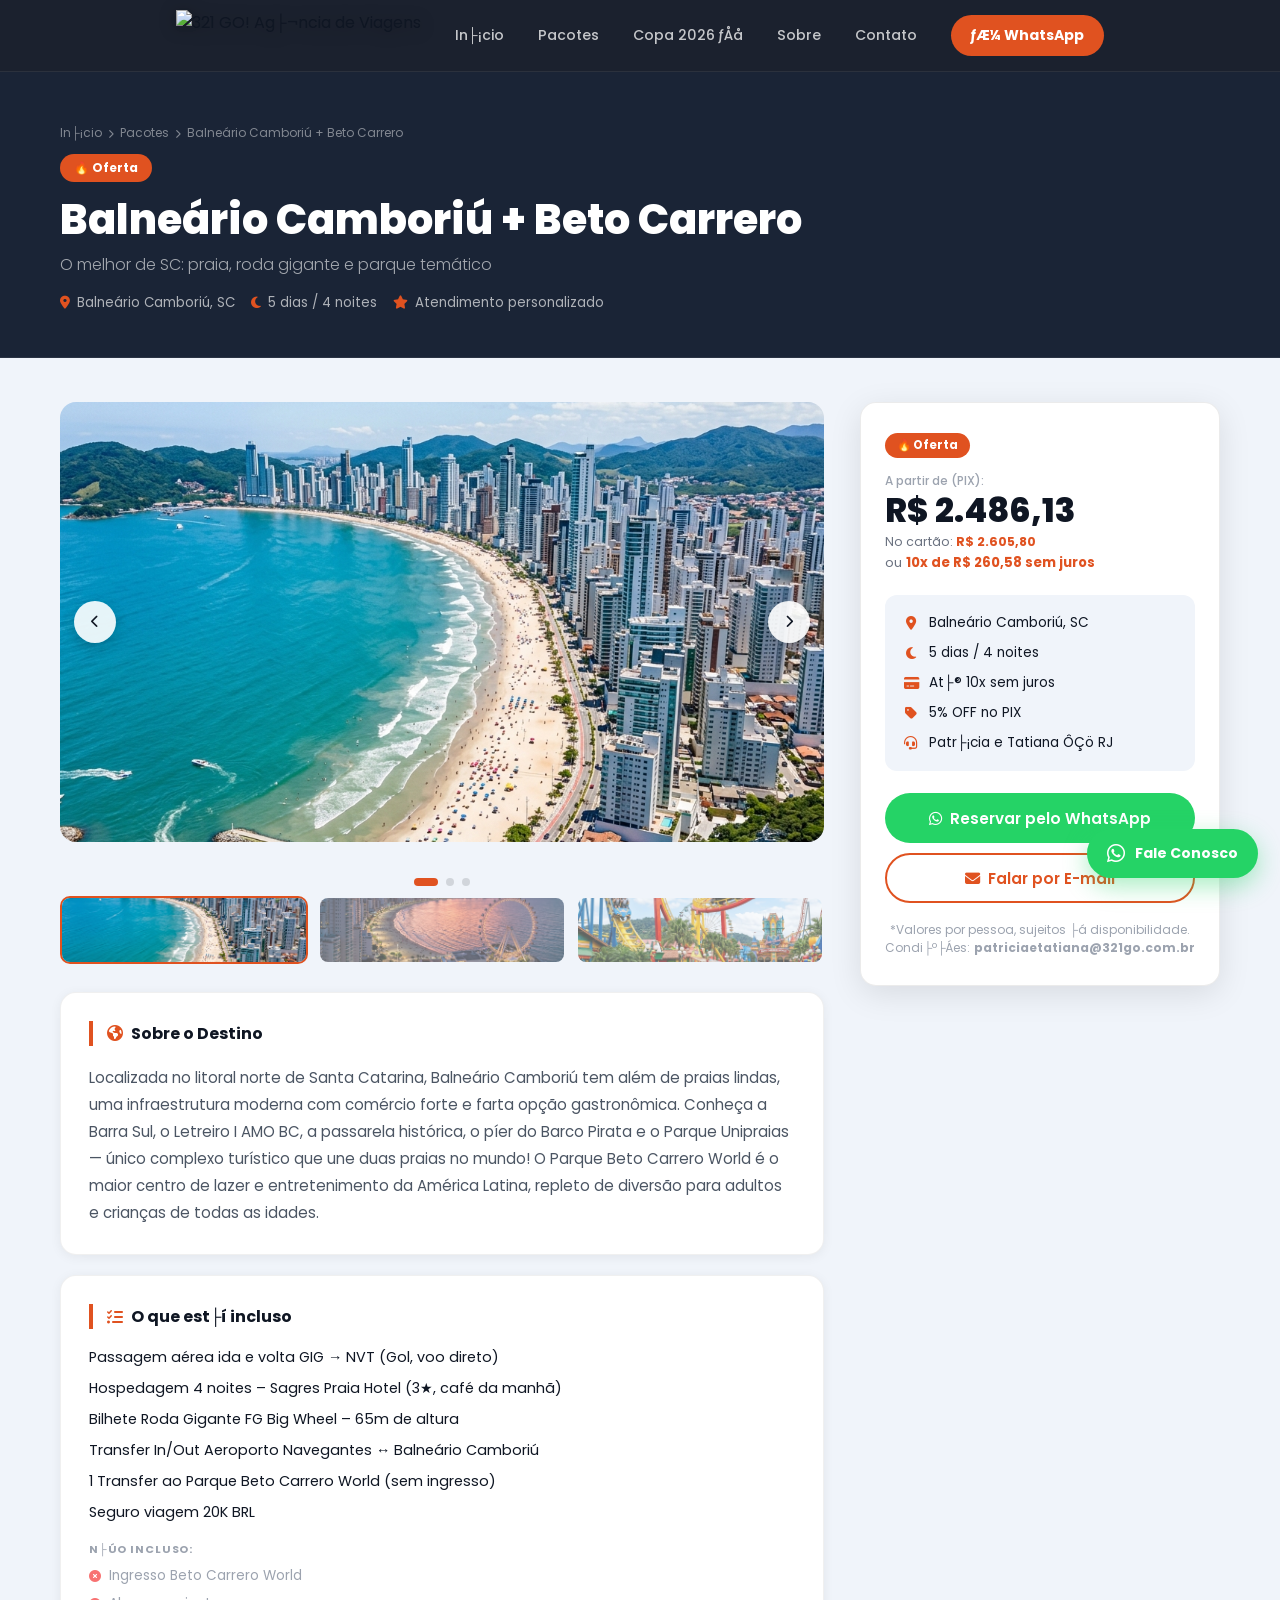
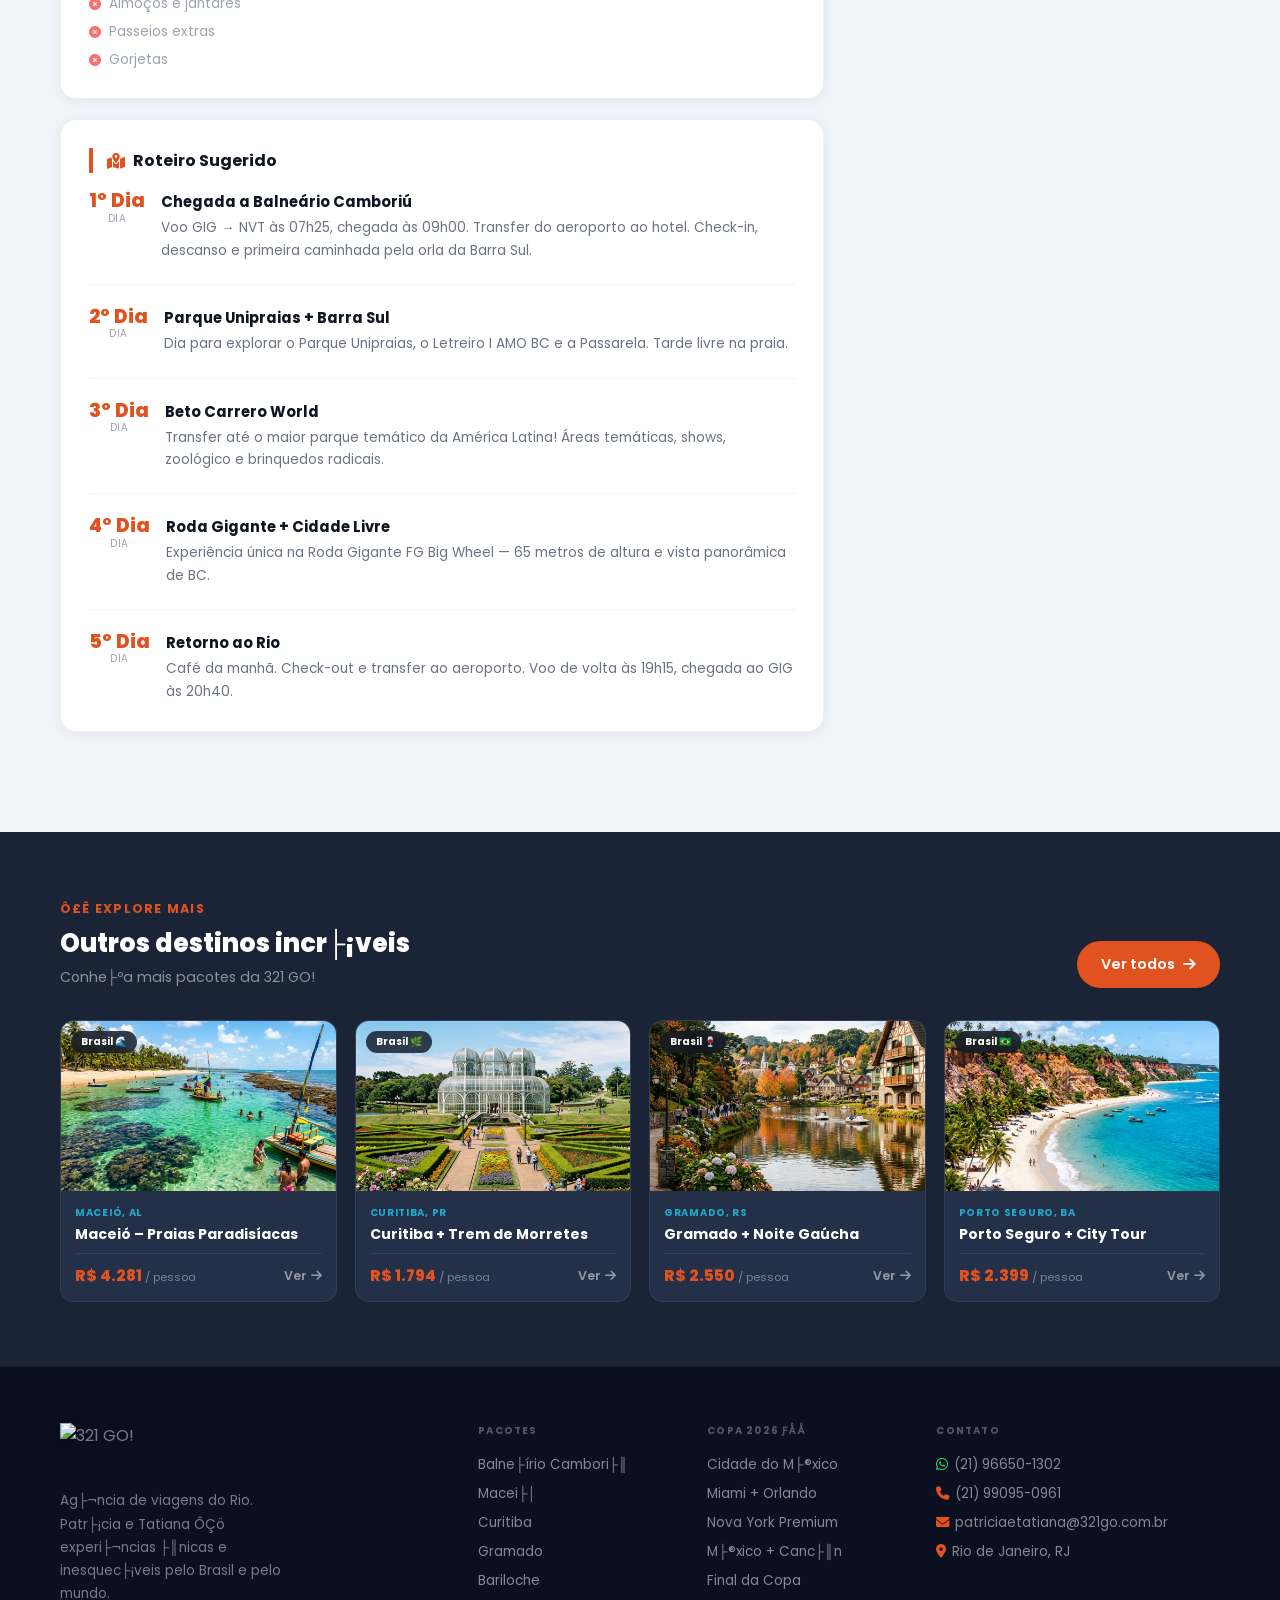
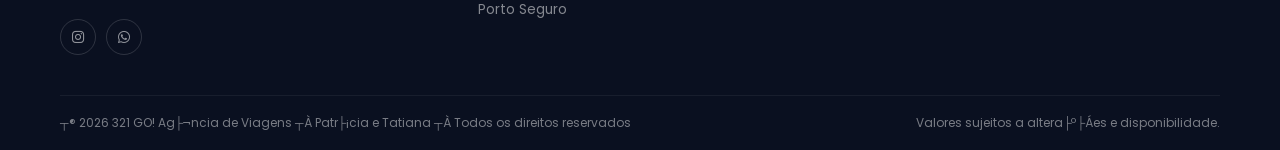
==== commit cf9607ad: "fix: sincronizacao definitiva - renderPacote usa CMS com prioridade sobre DB, extractValue correto" ====
--- a/pacote.html
+++ b/pacote.html
@@ -418,44 +418,74 @@
 </a>
 
 <script>
-document.addEventListener('DOMContentLoaded', () => {
-
-    // ÔöÇÔöÇ Obter pacote ÔöÇÔöÇ
-    const id  = new URLSearchParams(location.search).get('id') || 'balneario';
-
-    // Se o pacote n├úo existe no DB ainda, tenta todas as fontes dispon├¡veis
-    if (!DB[id]) {
-        // 1. Tenta localStorage (rascunho do editor)
-        try {
-            const draft = JSON.parse(localStorage.getItem('321go_cms_v1') || '{}');
-            if (draft.__new_packages && draft.__new_packages[id]) {
-                Object.assign(DB, draft.__new_packages);
+// ── Boot: carrega CMS e aplica __db_overrides ao DB ANTES de renderizar ──
+document.addEventListener('DOMContentLoaded', async () => {
+
+    const id = new URLSearchParams(location.search).get('id') || 'balneario';
+
+    // 1. Busca CMS do servidor (sempre, não só para pacotes novos)
+    let srvCms = {};
+    try {
+        const r = await fetch('/api/content?_=' + Date.now());
+        if (r.ok) srvCms = await r.json();
+    } catch (_) {}
+
+    // 2. Mescla com rascunho local (admin em modo editor)
+    let localCms = {};
+    try {
+        localCms = JSON.parse(localStorage.getItem('321go_cms_v1') || '{}');
+    } catch (_) {}
+
+    // CMS final = servidor + rascunho local (local tem prioridade)
+    const cms = Object.assign({}, srvCms, localCms);
+
+    // Expõe globalmente para o editor.js usar
+    window.__321GO_SRV_CMS = srvCms;
+
+    // 3. Aplica __db_overrides ao DB — FONTE ÚNICA DE VERDADE
+    // Isso garante que pacote.html mostre os mesmos valores que a home
+    if (cms.__db_overrides && typeof cms.__db_overrides === 'object') {
+        Object.entries(cms.__db_overrides).forEach(([pkgId, overrides]) => {
+            if (DB[pkgId] && typeof overrides === 'object') {
+                Object.assign(DB[pkgId], overrides);
             }
-        } catch (_) {}
-
-        // 2. Se ainda n├úo encontrou, busca do servidor (pacote publicado)
-        if (!DB[id]) {
-            fetch('/api/content?_=' + Date.now())
-                .then(r => r.ok ? r.json() : {})
-                .then(srv => {
-                    if (srv && srv.__new_packages && typeof srv.__new_packages === 'object') {
-                        Object.assign(DB, srv.__new_packages);
-                    }
-                    renderPacote(id);
-                })
-                .catch(() => renderPacote(id));
-            return;
-        }
-    }
-
-    renderPacote(id);
+        });
+    }
+
+    // 4. Mescla pacotes novos criados pelo editor
+    if (cms.__new_packages && typeof cms.__new_packages === 'object') {
+        Object.entries(cms.__new_packages).forEach(([pkgId, pkg]) => {
+            if (!pkg.category) pkg.category = 'nacional';
+            DB[pkgId] = pkg;
+        });
+    }
+
+    // 5. Renderiza o pacote com o DB já atualizado
+    renderPacote(id, cms);
+
+    // 6. Aplica overrides de texto/imagem do CMS nos elementos renderizados
+    applyPacoteCmsOverrides(id, cms);
 });
 
-function renderPacote(id) {
+function renderPacote(id, cms) {
+    cms = cms || {};
     const pkg = DB[id] || DB.balneario;
 
-    // ÔöÇÔöÇ Prefixar eids com ID do pacote (evita que edi├º├úo de um pacote afete outros) ÔöÇÔöÇ
-    // Ex: 'pkg-price' vira 'balneario-pkg-price', 'maceio-pkg-price', etc.
+    // Helper: lê valor do CMS se existir, senão usa o DB
+    // Suporta tanto "gramado-pkg-price" (pacote.html) quanto "pix-gramado" (home)
+    function cmsText(eid) {
+        const d = cms[eid];
+        if (!d) return null;
+        if (d.html != null) return d.html.replace(/<[^>]+>/g,'').replace(/&nbsp;/g,' ').trim();
+        if (d.text != null) return d.text.trim();
+        return null;
+    }
+    function cmsHtml(eid) {
+        const d = cms[eid];
+        return (d && d.html != null) ? d.html : null;
+    }
+
+    // Prefixar eids com ID do pacote
     ['pkg-badge','pkg-title','pkg-subtitle','pkg-desc',
      'pkg-price','pkg-price-cartao','pkg-parcelas','pkg-btn-wa',
      'pkg-parcelamento','pkg-desconto','pkg-atendimento'].forEach(function(eid) {
@@ -463,22 +493,32 @@
         if (el) el.dataset.eid = id + '-' + eid;
     });
 
-    // ÔöÇÔöÇ Meta ÔöÇÔöÇ
-    document.title = pkg.title + ' ÔÇö 321 GO! Ag├¬ncia de Viagens';
-    document.getElementById('breadcrumb-title').textContent = pkg.title;
-    document.getElementById('pkg-title').textContent        = pkg.title;
-    document.getElementById('pkg-subtitle').textContent     = pkg.subtitle;
-    document.getElementById('pkg-badge').textContent        = pkg.badge;
-    document.getElementById('sb-badge').textContent         = pkg.badge;
+    // Valores com prioridade: CMS > DB
+    const price      = cmsText(id+'-pkg-price')      || pkg.price;
+    const priceCartao= cmsText(id+'-pkg-price-cartao')|| pkg.priceCartao;
+    const parcelas   = cmsText(id+'-pkg-parcelas')    || pkg.parcelas;
+    const title      = cmsText(id+'-pkg-title')       || pkg.title;
+    const subtitle   = cmsText(id+'-pkg-subtitle')    || pkg.subtitle;
+    const badge      = cmsText(id+'-pkg-badge')       || pkg.badge;
+    const desc       = cmsText(id+'-pkg-desc')        || pkg.desc;
+
+    document.title = title + ' — 321 GO! Agência de Viagens';
+    document.getElementById('breadcrumb-title').textContent = title;
+    document.getElementById('pkg-title').textContent        = title;
+    document.getElementById('pkg-subtitle').textContent     = subtitle;
+    document.getElementById('pkg-badge').textContent        = badge;
+    document.getElementById('sb-badge').textContent         = badge;
     document.getElementById('meta-loc').textContent         = pkg.location;
     document.getElementById('meta-dur').textContent         = pkg.duration;
-    document.getElementById('pkg-desc').textContent         = pkg.desc;
+    document.getElementById('pkg-desc').textContent         = desc;
     document.getElementById('sb-loc').textContent           = pkg.location;
     document.getElementById('sb-dur').textContent           = pkg.duration;
-    document.getElementById('price-num').textContent        = 'R$ ' + pkg.price;
-    document.getElementById('price-parc').innerHTML         = 'ou <strong>' + pkg.parcelas + '</strong>';
-    if (pkg.priceCartao) {
-        document.getElementById('price-pix-info').innerHTML = 'No cart├úo: <strong>R$ ' + pkg.priceCartao + '</strong>';
+    document.getElementById('price-num').textContent        = 'R$ ' + price;
+    document.getElementById('price-parc').innerHTML         = 'ou <strong>' + parcelas + '</strong>';
+    if (priceCartao) {
+        // priceCartao pode ser "2.550,50" (do DB) ou "No cartão: R$ 2.550,50" (do CMS antigo)
+        const numOnly = priceCartao.replace(/^No cart[aã]o:\s*/i,'').replace(/^R\$\s*/,'').replace(/<[^>]+>/g,'').trim();
+        document.getElementById('price-pix-info').innerHTML = 'No cartão: <strong>R$ ' + numOnly + '</strong>';
     }
 
     // ÔöÇÔöÇ WhatsApp ÔöÇÔöÇ
@@ -606,6 +646,26 @@
     });
 } // fim renderPacote
 
+// ── Aplica overrides do CMS nos elementos após renderizar (editor visual) ──
+// Necessário para que o editor mostre os valores corretos ao abrir a página
+function applyPacoteCmsOverrides(id, cms) {
+    try {
+        if (!cms) {
+            const localCms = JSON.parse(localStorage.getItem('321go_cms_v1') || '{}');
+            const srvCms   = window.__321GO_SRV_CMS || {};
+            cms = Object.assign({}, srvCms, localCms);
+        }
+        document.querySelectorAll('[data-eid]').forEach(el => {
+            const d = cms[el.dataset.eid];
+            if (!d) return;
+            if (d.html  != null) el.innerHTML   = d.html;
+            if (d.text  != null) el.textContent = d.text;
+            if (d.src   != null && el.tagName === 'IMG') el.src = d.src;
+            if (d.style && typeof d.style === 'object') Object.assign(el.style, d.style);
+        });
+    } catch (_) {}
+}
+
 // ÔöÇÔöÇ Mobile menu ÔöÇÔöÇ
 const burger = document.getElementById('burger');
 const panel  = document.getElementById('mpanel');
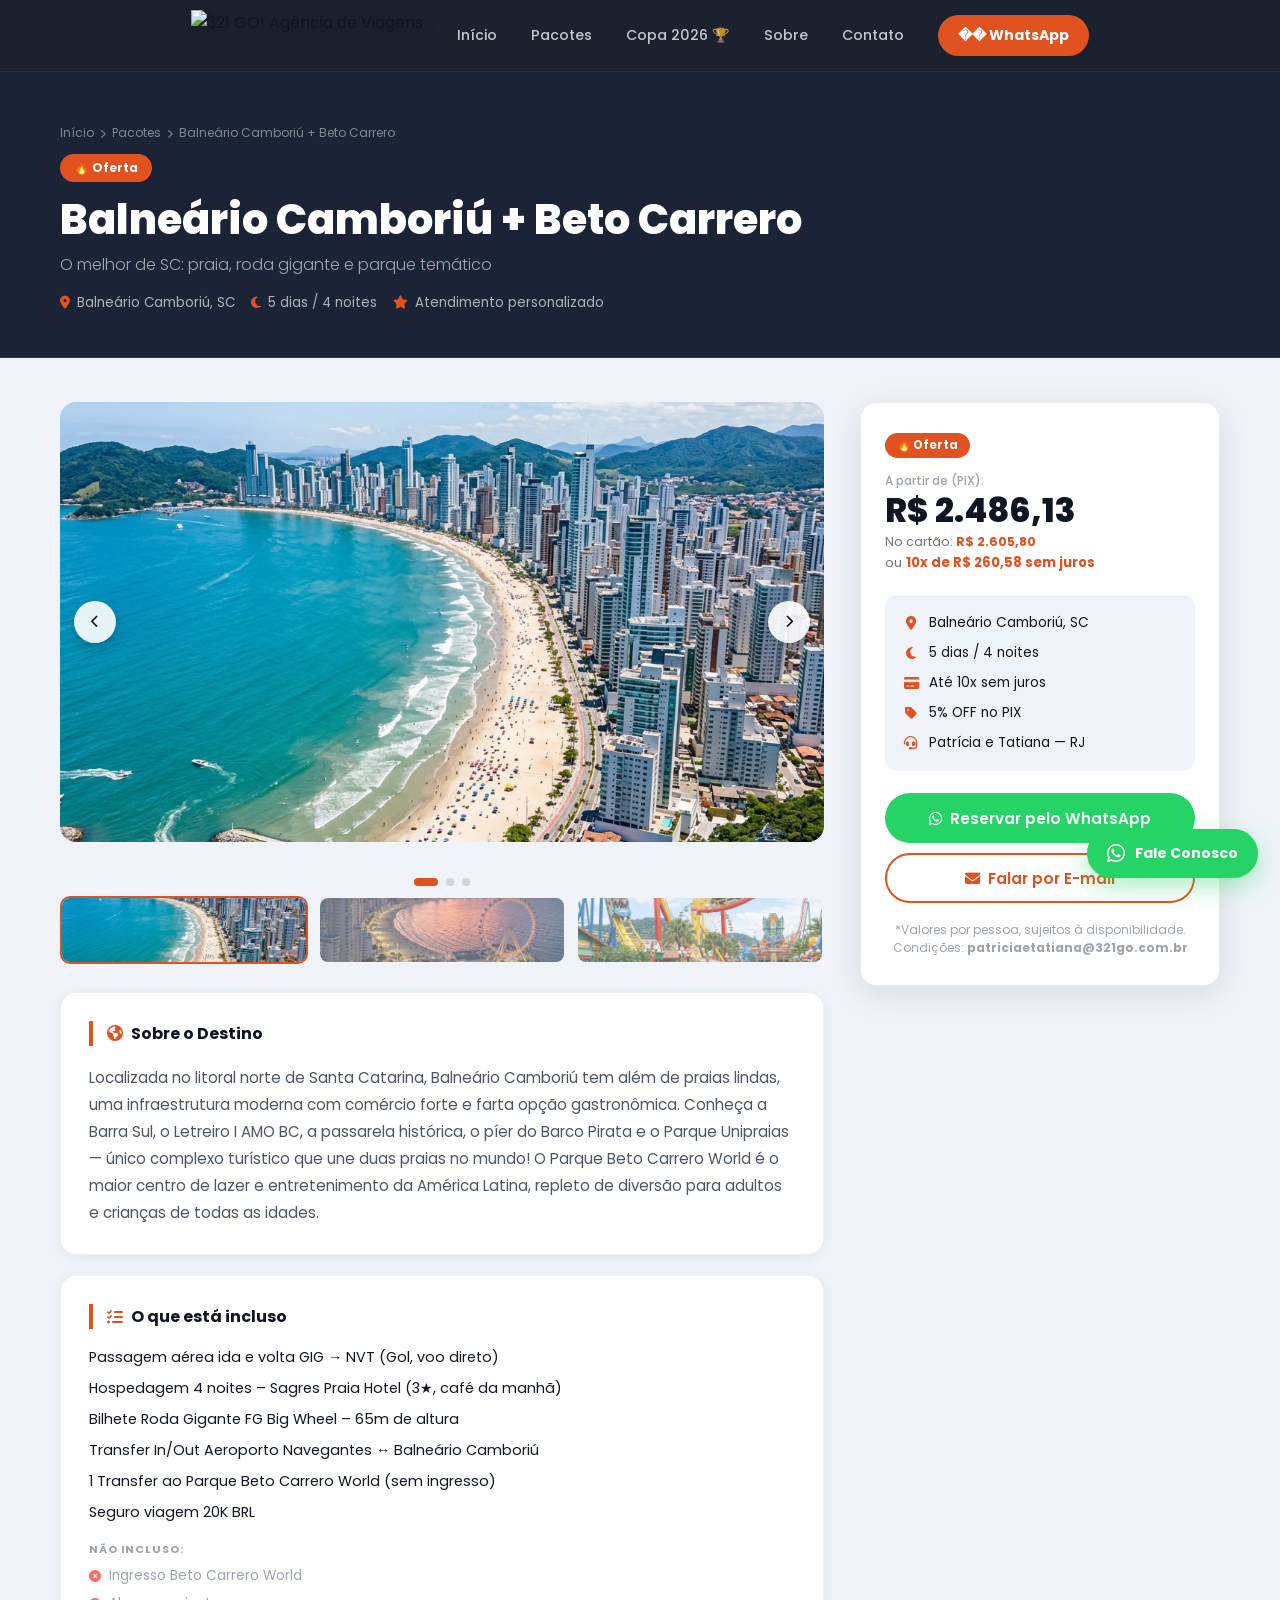
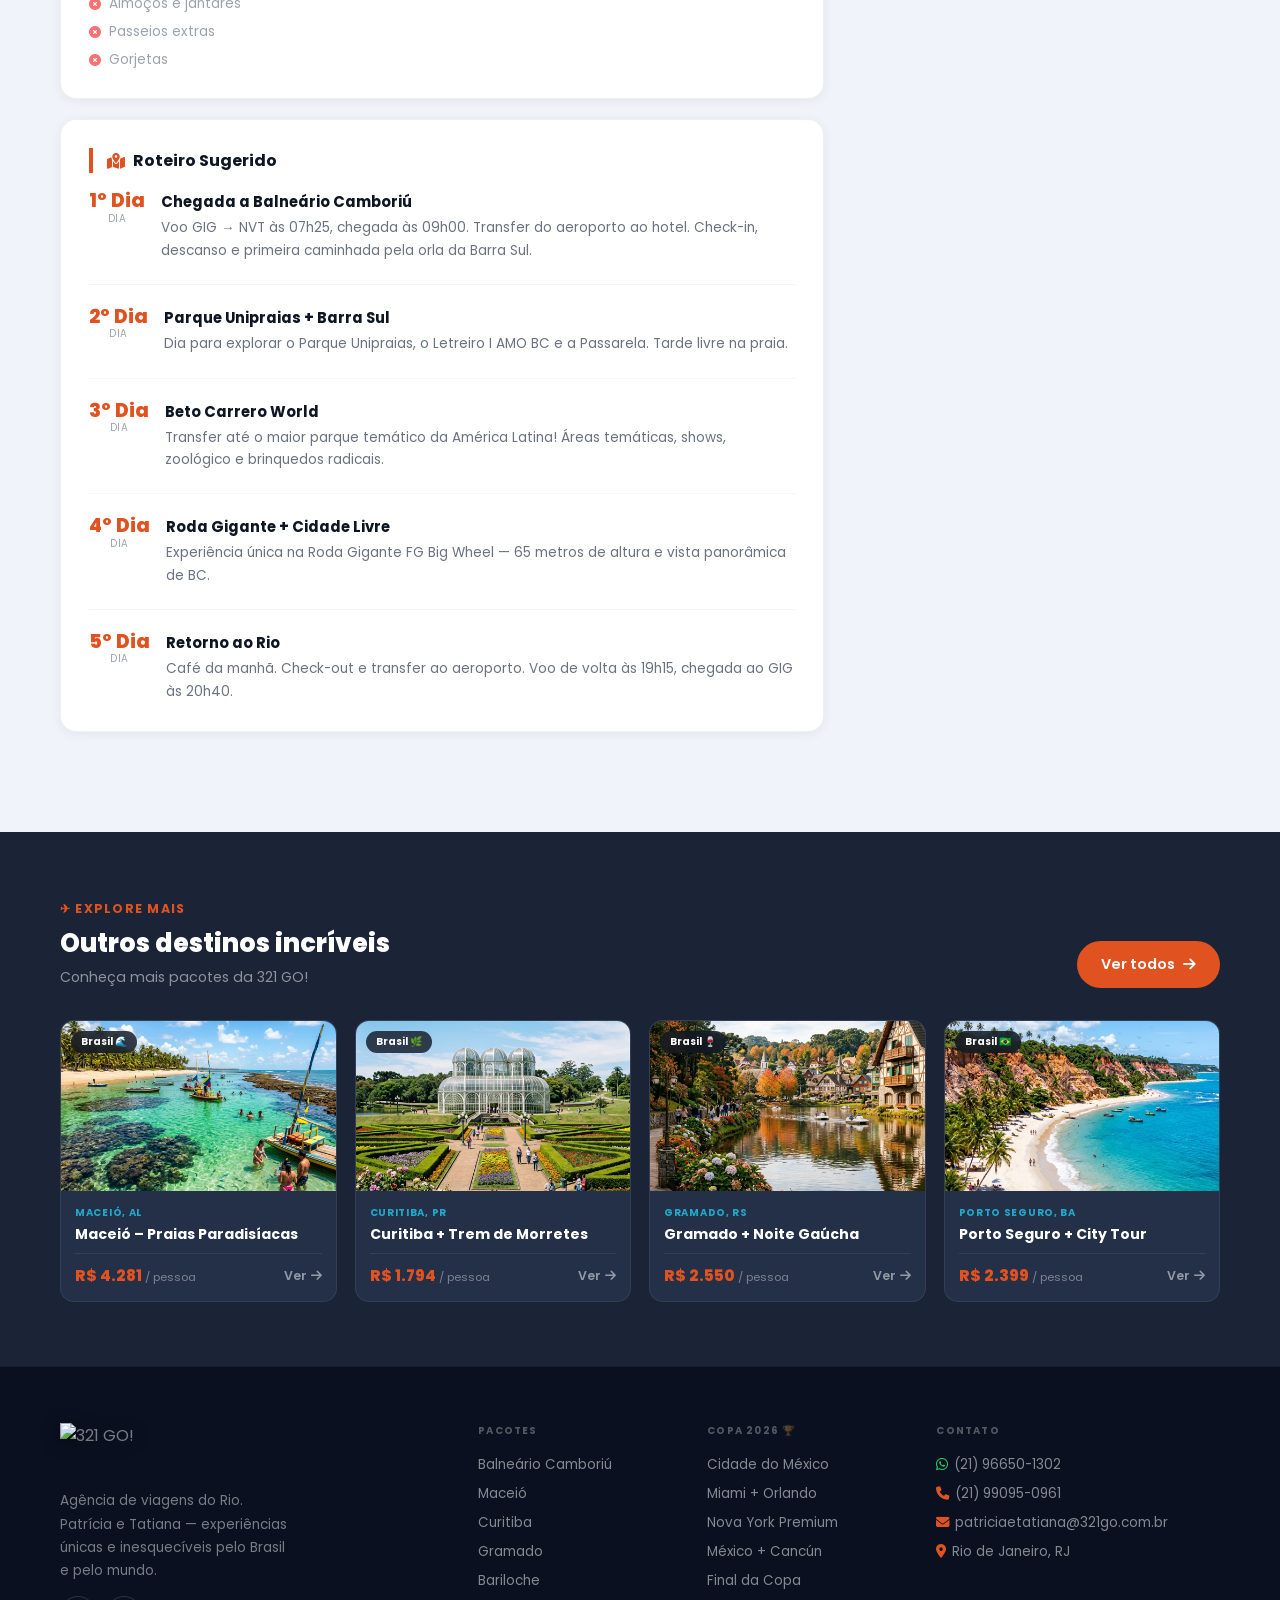
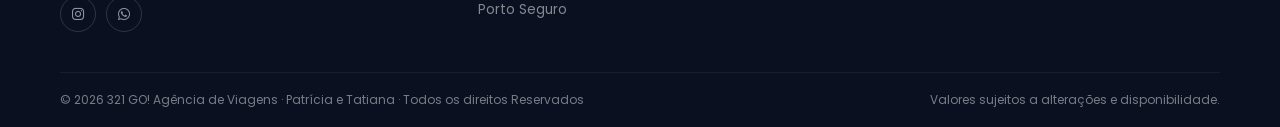
==== commit 918dfd45: "fix: corrige encoding UTF-8 corrompido em todo o pacote.html" ====
--- a/pacote.html
+++ b/pacote.html
@@ -1,4 +1,4 @@
-<!DOCTYPE html>
+﻿<!DOCTYPE html>
 <html lang="pt-BR">
 <head>
     <meta charset="UTF-8">
@@ -235,16 +235,16 @@
     <div class="container">
         <div class="hdr-inner">
             <a href="index.html" class="hdr-logo">
-                <img src="https://media.infotravel.com.br/image/upload/A60662FD7A54D4C331DE3B0082A79B0E.png" alt="321 GO! Ag├¬ncia de Viagens">
+                <img src="https://media.infotravel.com.br/image/upload/A60662FD7A54D4C331DE3B0082A79B0E.png" alt="321 GO! Agência de Viagens">
             </a>
             <nav class="hdr-nav">
-                <a href="index.html">In├¡cio</a>
+                <a href="index.html">Início</a>
                 <a href="index.html#pacotes">Pacotes</a>
-                <a href="index.html#copa2026">Copa 2026 ­ƒÅå</a>
+                <a href="index.html#copa2026">Copa 2026 🏆</a>
                 <a href="index.html#sobre">Sobre</a>
                 <a href="index.html#contato">Contato</a>
             </nav>
-            <a href="https://wa.me/5521966501302?text=Ol├í%2C+visitei+o+site+e+quero+saber+mais!" class="hdr-cta" target="_blank" rel="noopener">­ƒÆ¼ WhatsApp</a>
+            <a href="https://wa.me/5521966501302?text=Olá%2C+visitei+o+site+e+quero+saber+mais!" class="hdr-cta" target="_blank" rel="noopener">�� WhatsApp</a>
             <button class="burger" id="burger" aria-label="Menu">
                 <span></span><span></span><span></span>
             </button>
@@ -252,9 +252,9 @@
     </div>
 </header>
 <nav id="mpanel">
-    <a href="index.html">In├¡cio</a>
+    <a href="index.html">Início</a>
     <a href="index.html#pacotes">Pacotes</a>
-    <a href="index.html#copa2026">Copa 2026 ­ƒÅå</a>
+    <a href="index.html#copa2026">Copa 2026 🏆</a>
     <a href="index.html#sobre">Sobre</a>
     <a href="index.html#contato">Contato</a>
 </nav>
@@ -263,24 +263,24 @@
 <div class="hero-mini">
     <div class="container">
         <div class="breadcrumb">
-            <a href="index.html">In├¡cio</a>
+            <a href="index.html">Início</a>
             <i class="fa-solid fa-chevron-right" style="font-size:9px"></i>
             <a href="index.html#pacotes">Pacotes</a>
             <i class="fa-solid fa-chevron-right" style="font-size:9px"></i>
-            <span id="breadcrumb-title">CarregandoÔÇª</span>
+            <span id="breadcrumb-title">Carregando…</span>
         </div>
-        <div class="pkg-badge-hero" id="pkg-badge" data-eid="pkg-badge" data-elabel="Badge do Pacote">ÔÇª</div>
-        <h1 id="pkg-title" data-eid="pkg-title" data-elabel="T├¡tulo do Pacote">CarregandoÔÇª</h1>
-        <p class="hero-mini-sub" id="pkg-subtitle" data-eid="pkg-subtitle" data-elabel="Subt├¡tulo do Pacote"></p>
+        <div class="pkg-badge-hero" id="pkg-badge" data-eid="pkg-badge" data-elabel="Badge do Pacote">…</div>
+        <h1 id="pkg-title" data-eid="pkg-title" data-elabel="Título do Pacote">Carregando…</h1>
+        <p class="hero-mini-sub" id="pkg-subtitle" data-eid="pkg-subtitle" data-elabel="SubTítulo do Pacote"></p>
         <div class="hero-meta">
-            <div class="meta-tag"><i class="fa-solid fa-location-dot"></i><span id="meta-loc">ÔÇö</span></div>
-            <div class="meta-tag"><i class="fa-solid fa-moon"></i><span id="meta-dur">ÔÇö</span></div>
+            <div class="meta-tag"><i class="fa-solid fa-location-dot"></i><span id="meta-loc">—</span></div>
+            <div class="meta-tag"><i class="fa-solid fa-moon"></i><span id="meta-dur">—</span></div>
             <div class="meta-tag"><i class="fa-solid fa-star"></i> Atendimento personalizado</div>
         </div>
     </div>
 </div>
 
-<!-- CONTE├ÜDO -->
+<!-- CONTEÚDO -->
 <div class="container">
     <div class="pkg-layout">
 
@@ -290,7 +290,7 @@
             <div class="carousel" id="carousel">
                 <div class="carousel-track" id="track"></div>
                 <button class="car-btn car-prev" onclick="carMove(-1)" aria-label="Anterior"><i class="fa-solid fa-chevron-left"></i></button>
-                <button class="car-btn car-next" onclick="carMove(1)"  aria-label="Pr├│ximo"><i class="fa-solid fa-chevron-right"></i></button>
+                <button class="car-btn car-next" onclick="carMove(1)"  aria-label="Próximo"><i class="fa-solid fa-chevron-right"></i></button>
             </div>
             <div class="car-dots" id="car-dots"></div>
             <div class="thumbs" id="thumbs"></div>
@@ -298,14 +298,14 @@
             <!-- SOBRE O DESTINO -->
             <div class="cblock" style="margin-top:28px">
                 <div class="cblock-title"><i class="fa-solid fa-earth-americas" style="color:var(--orange)"></i>Sobre o Destino</div>
-                <p class="pkg-desc" id="pkg-desc" data-eid="pkg-desc" data-elabel="Descri├º├úo do Destino">CarregandoÔÇª</p>
-            </div>
-
-            <!-- INCLUSO / N├âO INCLUSO -->
+                <p class="pkg-desc" id="pkg-desc" data-eid="pkg-desc" data-elabel="Descrição do Destino">Carregando…</p>
+            </div>
+
+            <!-- INCLUSO / NÃO INCLUSO -->
             <div class="cblock">
-                <div class="cblock-title"><i class="fa-solid fa-list-check" style="color:var(--orange)"></i>O que est├í incluso</div>
+                <div class="cblock-title"><i class="fa-solid fa-list-check" style="color:var(--orange)"></i>O que está incluso</div>
                 <ul class="incluso-list" id="incluso-list"></ul>
-                <span class="nao-incluso-label">N├úo incluso:</span>
+                <span class="nao-incluso-label">Não incluso:</span>
                 <ul class="nao-incluso-list" id="nao-incluso-list"></ul>
             </div>
 
@@ -319,25 +319,25 @@
         <!-- SIDEBAR -->
         <aside class="sidebar">
             <div class="price-card">
-                <div class="price-badge" id="sb-badge">ÔÇª</div>
+                <div class="price-badge" id="sb-badge">…</div>
                 <p class="price-from">A partir de (PIX):</p>
-                <div class="price-num" id="price-num" data-eid="pkg-price" data-elabel="Pre├ºo do Pacote">R$ ÔÇö</div>
-                <p class="price-pix" id="price-pix-info" data-eid="pkg-price-cartao" data-elabel="Pre├ºo no Cart├úo"></p>
+                <div class="price-num" id="price-num" data-eid="pkg-price" data-elabel="Preço do Pacote">R$ —</div>
+                <p class="price-pix" id="price-pix-info" data-eid="pkg-price-cartao" data-elabel="Preço no Cartão"></p>
                 <p class="price-parc" id="price-parc" data-eid="pkg-parcelas" data-elabel="Parcelas"></p>
                 <div class="price-meta">
-                    <div class="pm-row"><i class="fa-solid fa-location-dot"></i><span id="sb-loc">ÔÇö</span></div>
-                    <div class="pm-row"><i class="fa-solid fa-moon"></i><span id="sb-dur">ÔÇö</span></div>
-                    <div class="pm-row"><i class="fa-solid fa-credit-card"></i><span data-eid="pkg-parcelamento" data-elabel="Info Parcelamento">At├® 10x sem juros</span></div>
+                    <div class="pm-row"><i class="fa-solid fa-location-dot"></i><span id="sb-loc">—</span></div>
+                    <div class="pm-row"><i class="fa-solid fa-moon"></i><span id="sb-dur">—</span></div>
+                    <div class="pm-row"><i class="fa-solid fa-credit-card"></i><span data-eid="pkg-parcelamento" data-elabel="Info Parcelamento">Até 10x sem juros</span></div>
                     <div class="pm-row"><i class="fa-solid fa-tag"></i><span data-eid="pkg-desconto" data-elabel="Desconto / Oferta">5% OFF no PIX</span></div>
-                    <div class="pm-row"><i class="fa-solid fa-headset"></i><span data-eid="pkg-atendimento" data-elabel="Atendimento">Patr├¡cia e Tatiana ÔÇö RJ</span></div>
+                    <div class="pm-row"><i class="fa-solid fa-headset"></i><span data-eid="pkg-atendimento" data-elabel="Atendimento">Patrícia e Tatiana — RJ</span></div>
                 </div>
-                <a href="#" id="btn-wa" class="btn btn-wa" style="font-size:.95rem;height:50px;margin-bottom:10px;" data-eid="pkg-btn-wa" data-elabel="Bot├úo WhatsApp ÔÇô Reserva">
+                <a href="#" id="btn-wa" class="btn btn-wa" style="font-size:.95rem;height:50px;margin-bottom:10px;" data-eid="pkg-btn-wa" data-elabel="Botão WhatsApp – Reserva">
                     <i class="fab fa-whatsapp"></i> Reservar pelo WhatsApp
                 </a>
                 <a href="index.html#contato" class="btn btn-outline">
                     <i class="fa-solid fa-envelope"></i> Falar por E-mail
                 </a>
-                <p class="price-note">*Valores por pessoa, sujeitos ├á disponibilidade. Condi├º├Áes: <strong>patriciaetatiana@321go.com.br</strong></p>
+                <p class="price-note">*Valores por pessoa, sujeitos à disponibilidade. Condições: <strong>patriciaetatiana@321go.com.br</strong></p>
             </div>
         </aside>
 
@@ -349,9 +349,9 @@
     <div class="container">
         <div class="outros-hdr">
             <div>
-                <p style="font-size:.78rem;color:var(--orange);text-transform:uppercase;font-weight:700;letter-spacing:.1em;margin-bottom:6px">Ô£ê Explore mais</p>
-                <h2>Outros destinos incr├¡veis</h2>
-                <p>Conhe├ºa mais pacotes da 321 GO!</p>
+                <p style="font-size:.78rem;color:var(--orange);text-transform:uppercase;font-weight:700;letter-spacing:.1em;margin-bottom:6px">✈ Explore mais</p>
+                <h2>Outros destinos incríveis</h2>
+                <p>Conheça mais pacotes da 321 GO!</p>
             </div>
             <a href="index.html#pacotes" class="btn btn-orange" style="flex-shrink:0">Ver todos <i class="fa-solid fa-arrow-right"></i></a>
         </div>
@@ -365,7 +365,7 @@
         <div class="ft-top">
             <div class="ft-brand">
                 <img src="https://media.infotravel.com.br/image/upload/A60662FD7A54D4C331DE3B0082A79B0E.png" alt="321 GO!" class="ft-logo">
-                <p>Ag├¬ncia de viagens do Rio. Patr├¡cia e Tatiana ÔÇö experi├¬ncias ├║nicas e inesquec├¡veis pelo Brasil e pelo mundo.</p>
+                <p>Agência de viagens do Rio. Patrícia e Tatiana — experiências únicas e inesquecíveis pelo Brasil e pelo mundo.</p>
                 <div style="display:flex;gap:10px;margin-top:14px">
                     <a href="https://instagram.com/321go.patriciaetatiana" target="_blank" style="width:36px;height:36px;border-radius:50%;border:1px solid rgba(255,255,255,.15);display:flex;align-items:center;justify-content:center;color:rgba(255,255,255,.55);font-size:14px;transition:all .2s" aria-label="Instagram">
                         <i class="fab fa-instagram"></i></a>
@@ -376,8 +376,8 @@
             <div>
                 <h5>Pacotes</h5>
                 <div class="ft-links">
-                    <a href="pacote.html?id=balneario">Balne├írio Cambori├║</a>
-                    <a href="pacote.html?id=maceio">Macei├│</a>
+                    <a href="pacote.html?id=balneario">Balneário Camboriú</a>
+                    <a href="pacote.html?id=maceio">Maceió</a>
                     <a href="pacote.html?id=curitiba">Curitiba</a>
                     <a href="pacote.html?id=gramado">Gramado</a>
                     <a href="pacote.html?id=bariloche">Bariloche</a>
@@ -385,12 +385,12 @@
                 </div>
             </div>
             <div>
-                <h5>Copa 2026 ­ƒÅå</h5>
+                <h5>Copa 2026 🏆</h5>
                 <div class="ft-links">
-                    <a href="pacote.html?id=copa_mexico">Cidade do M├®xico</a>
+                    <a href="pacote.html?id=copa_mexico">Cidade do México</a>
                     <a href="pacote.html?id=copa_miami">Miami + Orlando</a>
                     <a href="pacote.html?id=copa_ny">Nova York Premium</a>
-                    <a href="pacote.html?id=copa_cancun">M├®xico + Canc├║n</a>
+                    <a href="pacote.html?id=copa_cancun">México + Cancún</a>
                     <a href="pacote.html?id=copa_final">Final da Copa</a>
                 </div>
             </div>
@@ -405,14 +405,14 @@
             </div>
         </div>
         <div class="ft-bottom">
-            <span>┬® 2026 321 GO! Ag├¬ncia de Viagens ┬À Patr├¡cia e Tatiana ┬À Todos os direitos reservados</span>
-            <span>Valores sujeitos a altera├º├Áes e disponibilidade.</span>
+            <span>© 2026 321 GO! Agência de Viagens · Patrícia e Tatiana · Todos os direitos Reservados</span>
+            <span>Valores sujeitos a alterações e disponibilidade.</span>
         </div>
     </div>
 </footer>
 
 <!-- WA FLOAT -->
-<a href="https://wa.me/5521966501302?text=Ol├í%2C+gostaria+de+saber+mais+sobre+os+pacotes!" class="wa-float" target="_blank" rel="noopener" aria-label="WhatsApp">
+<a href="https://wa.me/5521966501302?text=Olá%2C+gostaria+de+saber+mais+sobre+os+pacotes!" class="wa-float" target="_blank" rel="noopener" aria-label="WhatsApp">
     <i class="fab fa-whatsapp" style="font-size:1.3rem"></i>
     <span>Fale Conosco</span>
 </a>
@@ -523,12 +523,12 @@
 
     // ÔöÇÔöÇ WhatsApp ÔöÇÔöÇ
     const waMsg = encodeURIComponent(
-        `Ol├í, Patr├¡cia e Tatiana! 321 GO!\n\n` +
+        `Olá, Patrícia e Tatiana! 321 GO!\n\n` +
         `Tenho interesse no pacote *${pkg.title}*\n\n` +
-        `­ƒôì Destino: ${pkg.location}\n` +
-        `­ƒîÖ Per├¡odo: ${pkg.duration}\n` +
-        `­ƒæÑ Qtd de Pessoas: \n` +
-        `­ƒôà Data Pretendida: \n\n` +
+        `📍 Destino: ${pkg.location}\n` +
+        `🌙 Período: ${pkg.duration}\n` +
+        `👥 Qtd de Pessoas: \n` +
+        `📅 Data Pretendida: \n\n` +
         `Vim pelo site e aguardo retorno!`
     );
     document.getElementById('btn-wa').href = `https://wa.me/${SITE.whatsapp}?text=${waMsg}`;
@@ -547,7 +547,7 @@
         img.src = src; img.alt = pkg.title + ' ' + (i+1);
         img.loading = i === 0 ? 'eager' : 'lazy';
         img.dataset.eid = eid;
-        img.dataset.elabel = pkg.title + ' ÔÇô Foto ' + (i+1);
+        img.dataset.elabel = pkg.title + ' – Foto ' + (i+1);
         slide.appendChild(img); track.appendChild(slide);
 
         const dot = document.createElement('div');
@@ -579,7 +579,7 @@
         if (Math.abs(diff) > 40) carMove(diff > 0 ? 1 : -1);
     });
 
-    // ÔöÇÔöÇ Incluso / N├úo incluso ÔöÇÔöÇ
+    // ÔöÇÔöÇ Incluso / Não incluso ÔöÇÔöÇ
     const inclEl = document.getElementById('incluso-list');
     pkg.incluso.forEach((item, idx) => {
         const li = document.createElement('li');
@@ -684,3 +684,4 @@
 </script>
 </body>
 </html>
+
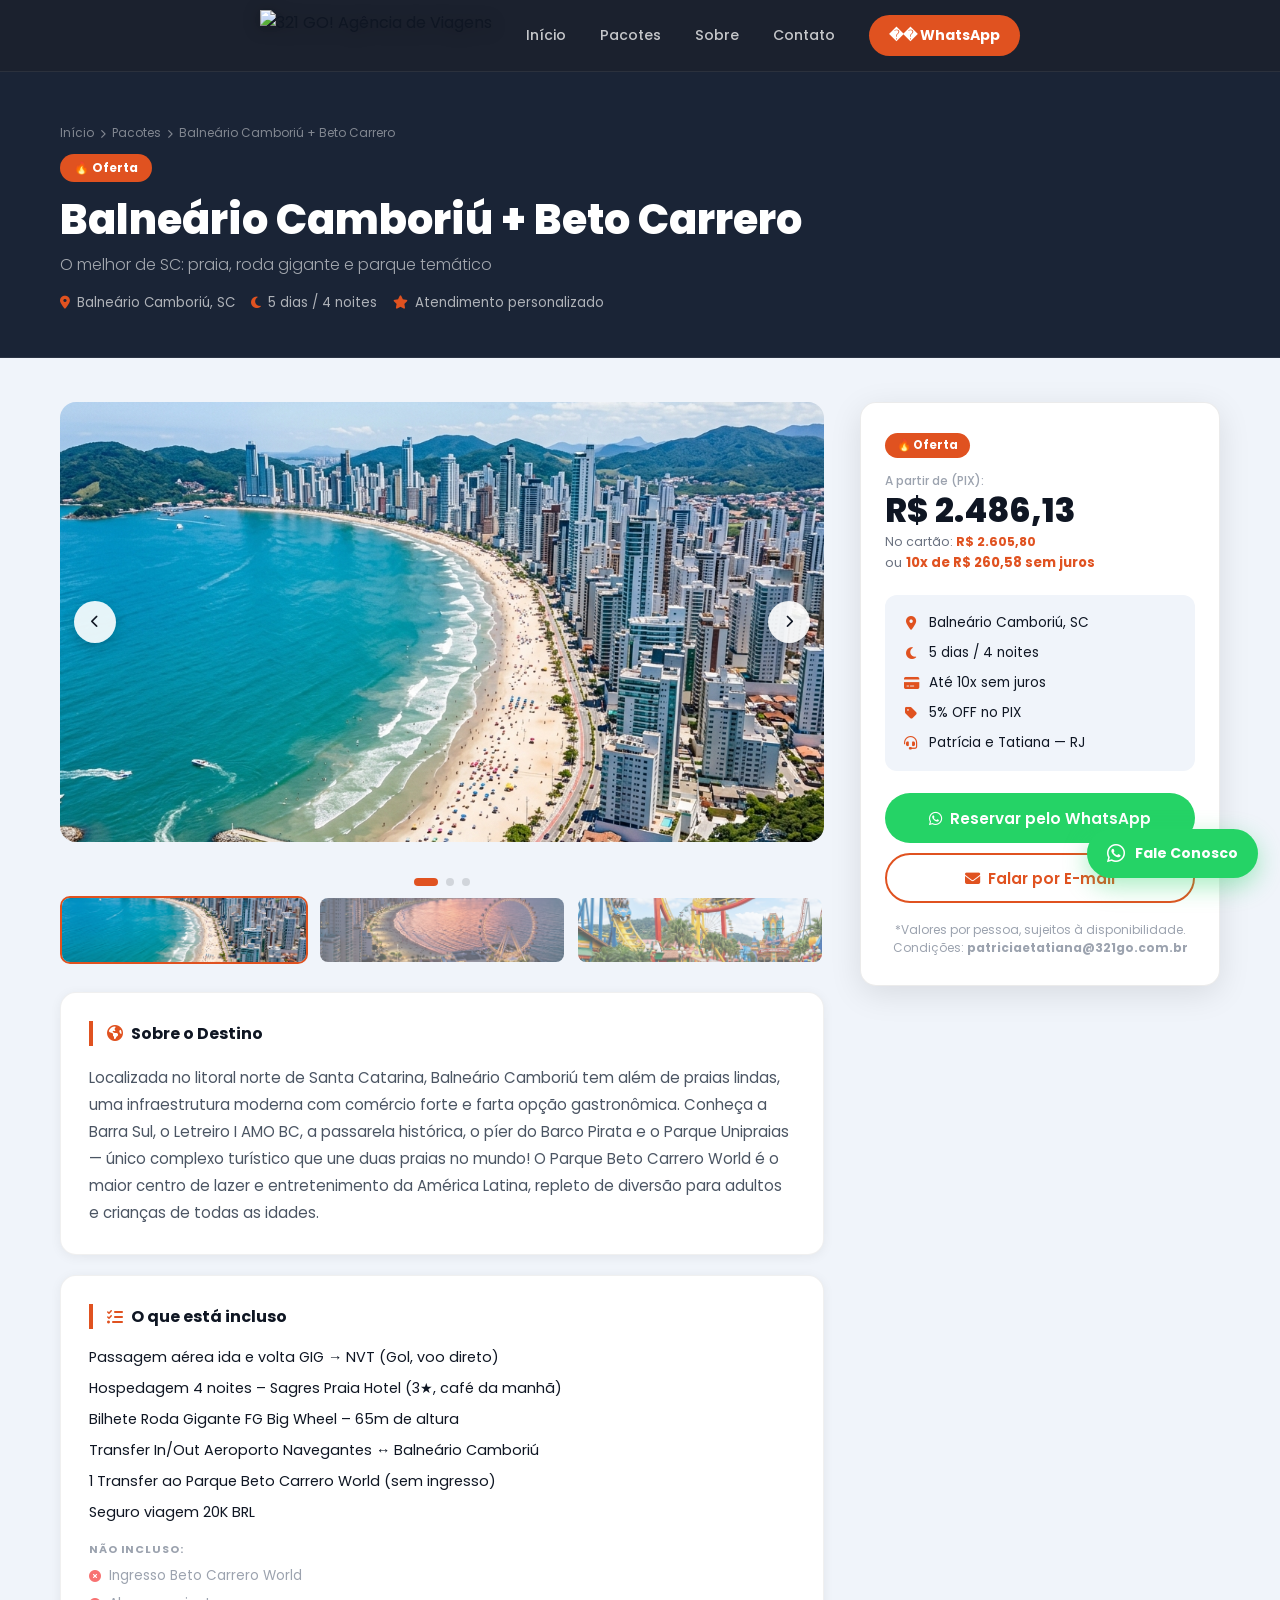
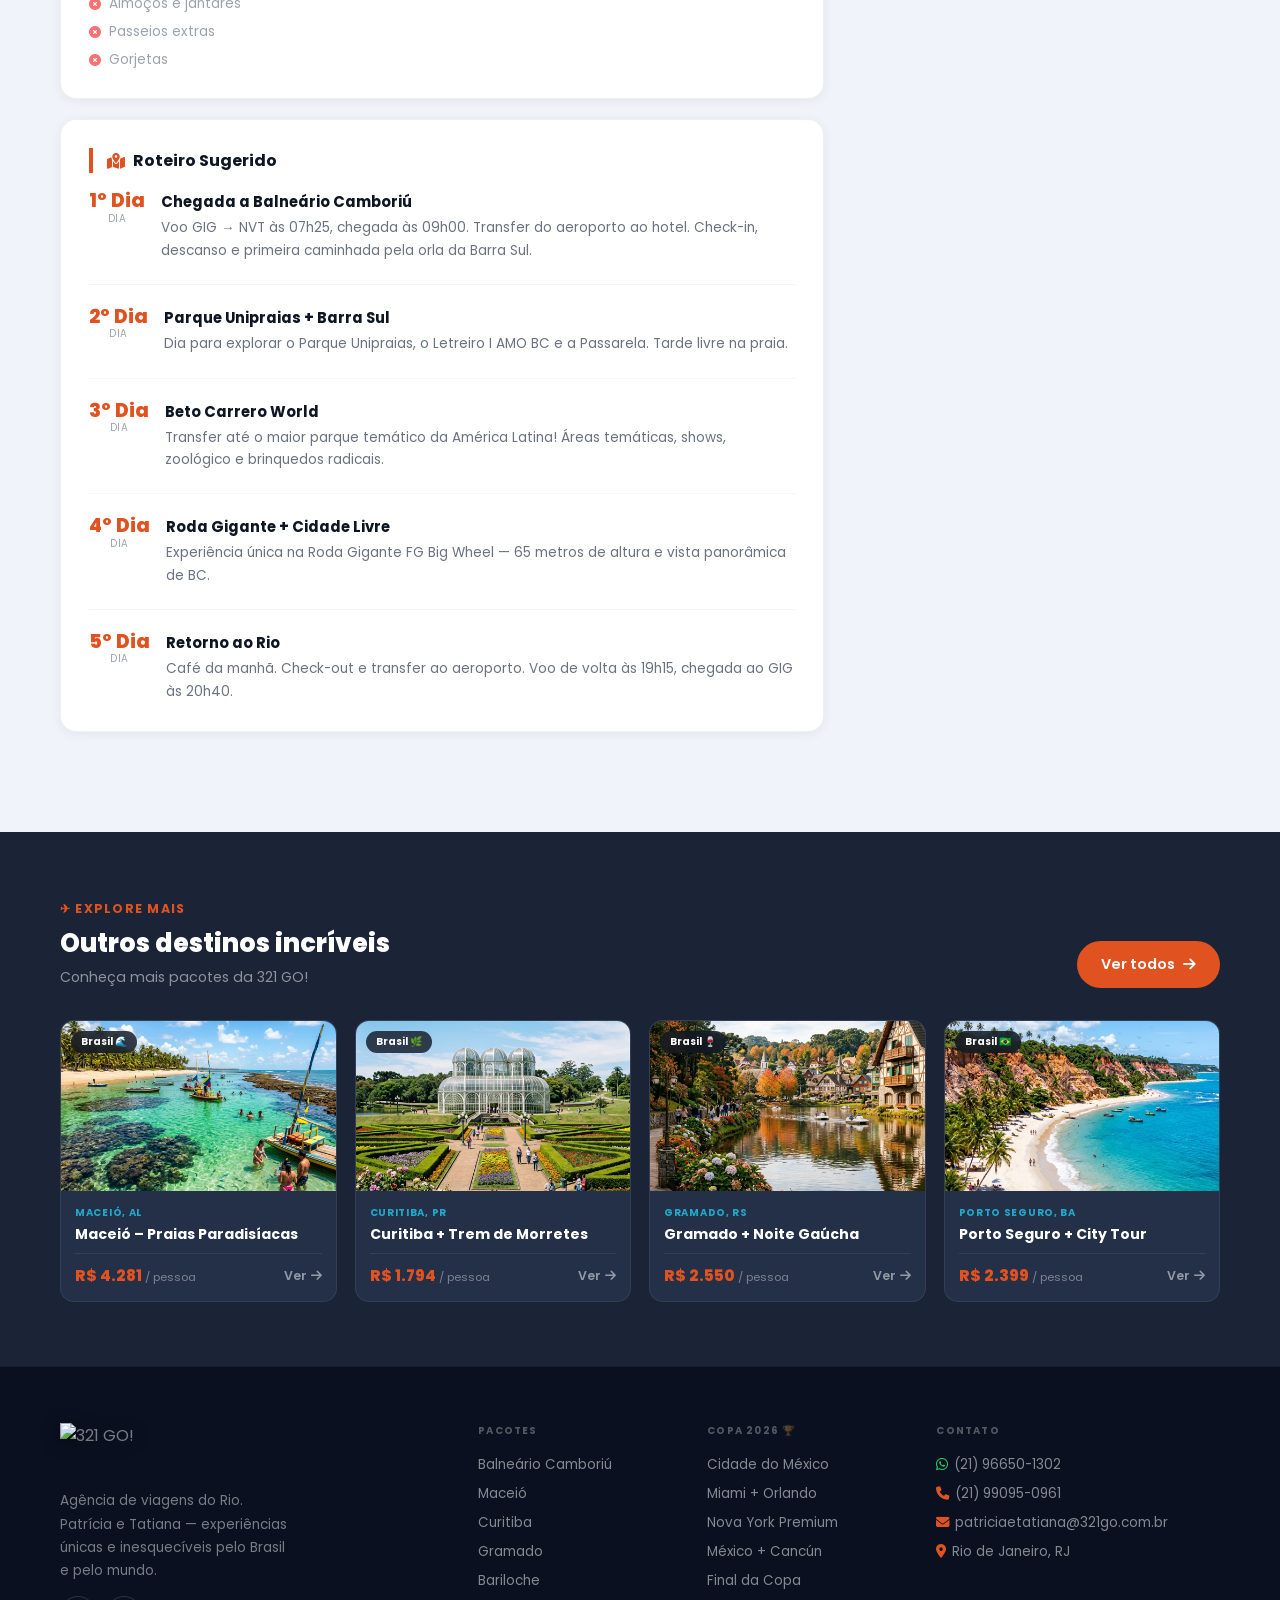
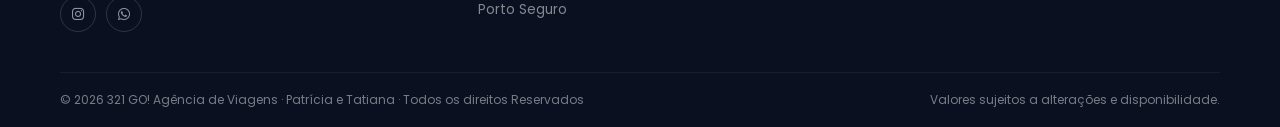
==== commit 747dcd1f: "fix: remove Copa 2026 do menu pacote.html, corrige stat hero, salva STATUS_FINAL" ====
--- a/pacote.html
+++ b/pacote.html
@@ -240,7 +240,6 @@
             <nav class="hdr-nav">
                 <a href="index.html">Início</a>
                 <a href="index.html#pacotes">Pacotes</a>
-                <a href="index.html#copa2026">Copa 2026 🏆</a>
                 <a href="index.html#sobre">Sobre</a>
                 <a href="index.html#contato">Contato</a>
             </nav>
@@ -254,7 +253,6 @@
 <nav id="mpanel">
     <a href="index.html">Início</a>
     <a href="index.html#pacotes">Pacotes</a>
-    <a href="index.html#copa2026">Copa 2026 🏆</a>
     <a href="index.html#sobre">Sobre</a>
     <a href="index.html#contato">Contato</a>
 </nav>
@@ -271,7 +269,7 @@
         </div>
         <div class="pkg-badge-hero" id="pkg-badge" data-eid="pkg-badge" data-elabel="Badge do Pacote">…</div>
         <h1 id="pkg-title" data-eid="pkg-title" data-elabel="Título do Pacote">Carregando…</h1>
-        <p class="hero-mini-sub" id="pkg-subtitle" data-eid="pkg-subtitle" data-elabel="SubTítulo do Pacote"></p>
+        <p class="hero-mini-sub" id="pkg-subtitle" data-eid="pkg-subtitle" data-elabel="Subtítulo do Pacote"></p>
         <div class="hero-meta">
             <div class="meta-tag"><i class="fa-solid fa-location-dot"></i><span id="meta-loc">—</span></div>
             <div class="meta-tag"><i class="fa-solid fa-moon"></i><span id="meta-dur">—</span></div>
@@ -521,7 +519,7 @@
         document.getElementById('price-pix-info').innerHTML = 'No cartão: <strong>R$ ' + numOnly + '</strong>';
     }
 
-    // ÔöÇÔöÇ WhatsApp ÔöÇÔöÇ
+    // ── WhatsApp ──
     const waMsg = encodeURIComponent(
         `Olá, Patrícia e Tatiana! 321 GO!\n\n` +
         `Tenho interesse no pacote *${pkg.title}*\n\n` +
@@ -579,7 +577,7 @@
         if (Math.abs(diff) > 40) carMove(diff > 0 ? 1 : -1);
     });
 
-    // ÔöÇÔöÇ Incluso / Não incluso ÔöÇÔöÇ
+    // ── Incluso / Não incluso ──
     const inclEl = document.getElementById('incluso-list');
     pkg.incluso.forEach((item, idx) => {
         const li = document.createElement('li');
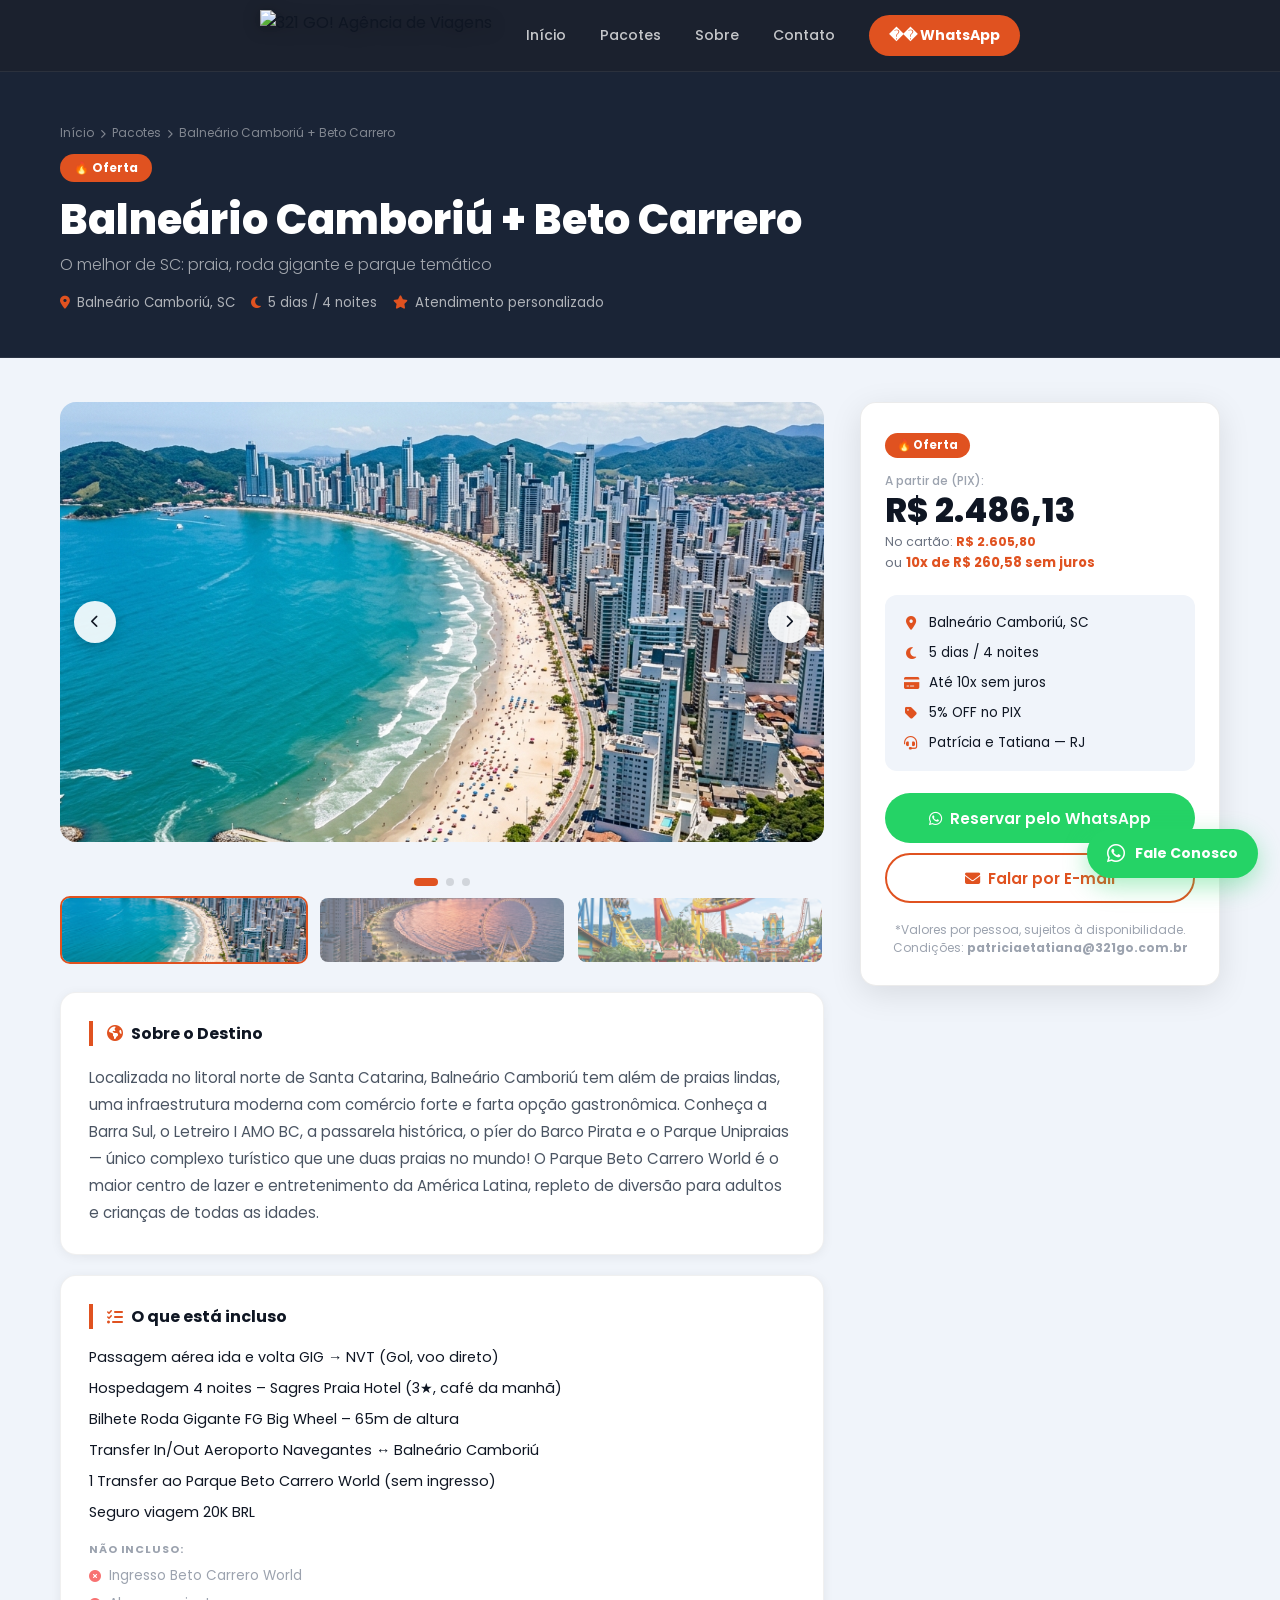
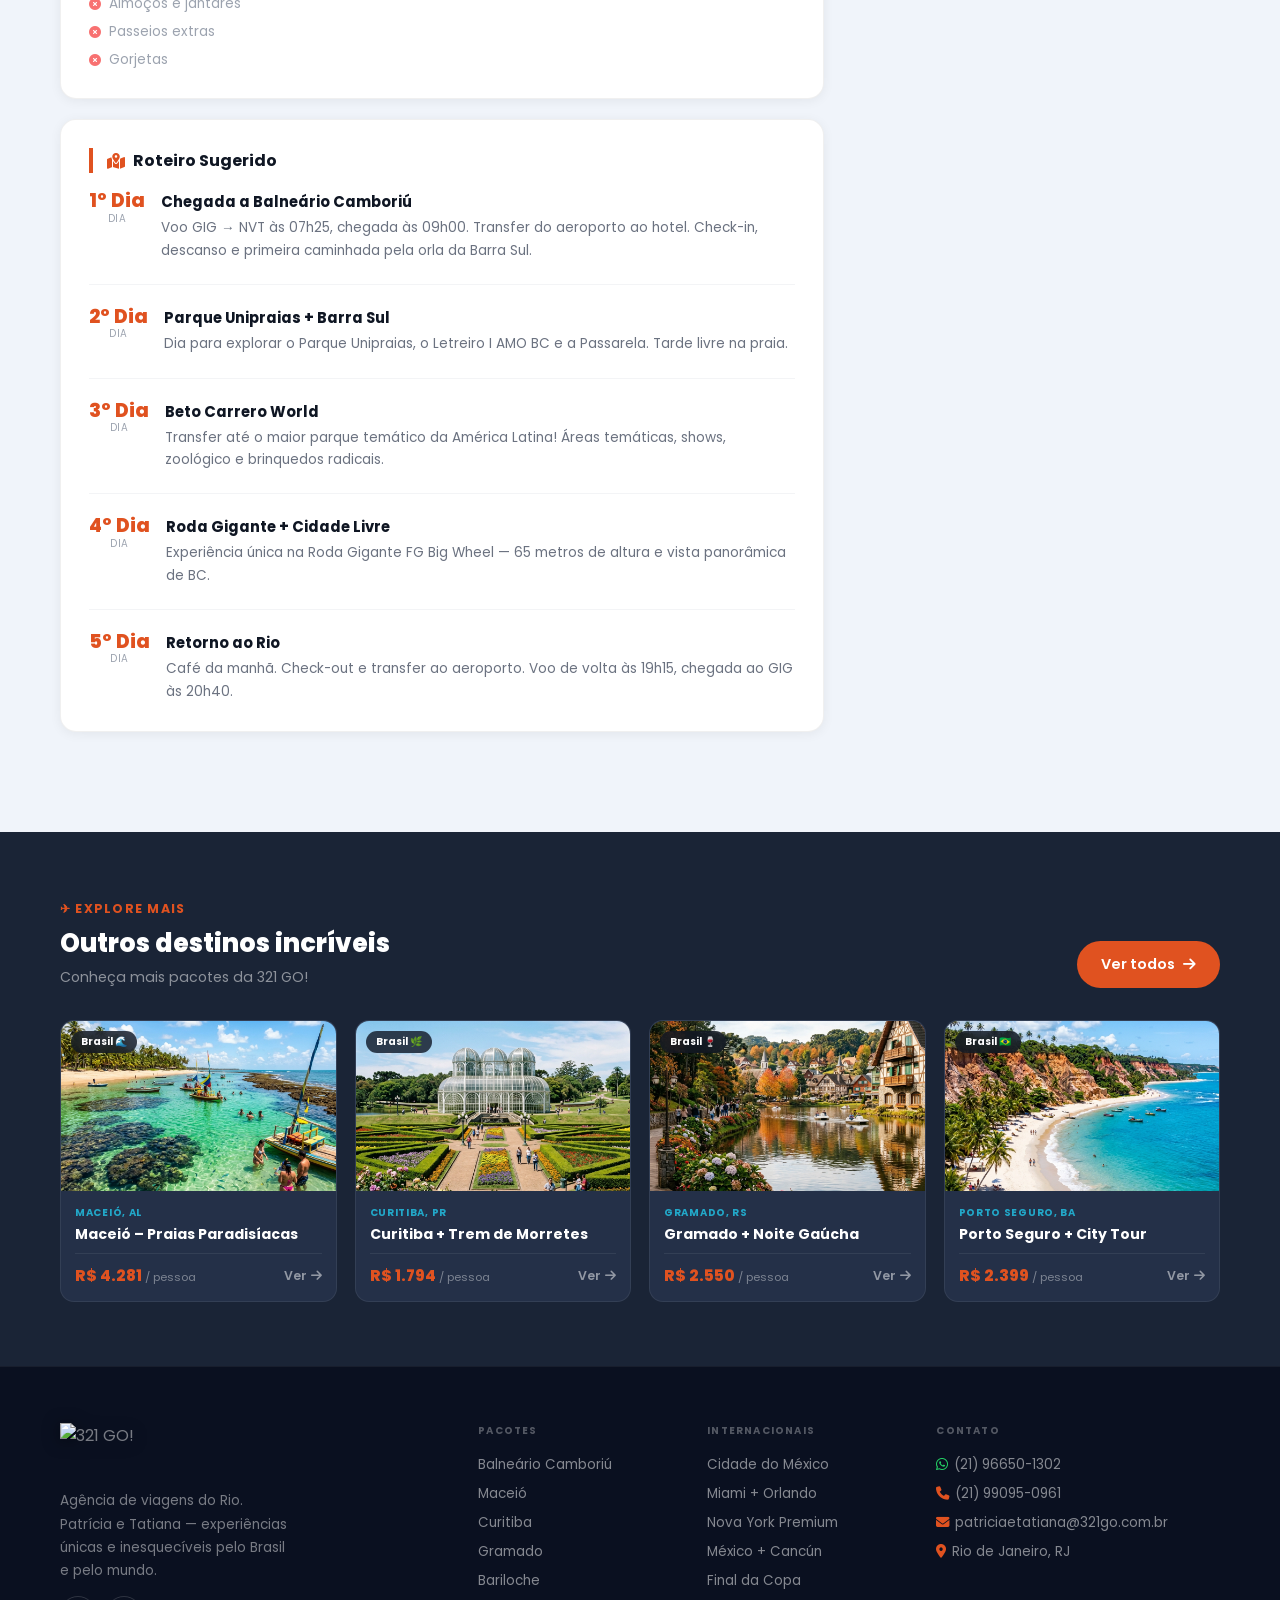
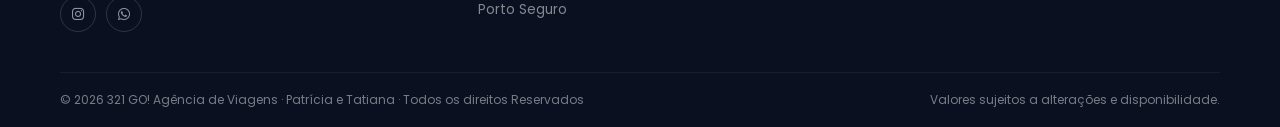
==== commit 7c5f2803: "fix: remove todas referencias Copa 2026, corrige comentarios CSS corrompidos, subtitulo hero" ====
--- a/pacote.html
+++ b/pacote.html
@@ -44,7 +44,7 @@
         ul { list-style: none; }
         .container { max-width: 1200px; margin: 0 auto; padding: 0 20px; }
 
-        /* ÔöÇ BTN ÔöÇ */
+        /* ─ BTN ─ */
         .btn {
             display: inline-flex; align-items: center; gap: 8px;
             padding: 13px 24px; border-radius: 50px; font-size: .9rem;
@@ -59,7 +59,7 @@
         .btn-outline:hover { background: var(--orange); color: #fff; }
         .btn-block  { width: 100%; justify-content: center; }
 
-        /* ÔöÇ HEADER ÔöÇ */
+        /* ─ HEADER ─ */
         #hdr {
             position: sticky; top: 0; height: var(--hh);
             background: rgba(15,22,35,.95); backdrop-filter: blur(16px);
@@ -82,7 +82,7 @@
         #mpanel a { padding: 13px 16px; font-size: .95rem; font-weight: 600; color: rgba(255,255,255,.8); border-radius: 12px; }
         #mpanel a:hover { background: rgba(255,255,255,.06); color: #fff; }
 
-        /* ÔöÇ HERO MINI ÔöÇ */
+        /* ─ HERO MINI ─ */
         .hero-mini { background: var(--dark-2); padding: 52px 0 44px; color: #fff; border-bottom: 1px solid rgba(255,255,255,.07); }
         .breadcrumb { font-size: 12px; color: rgba(255,255,255,.45); margin-bottom: 12px; display: flex; align-items: center; gap: 6px; flex-wrap: wrap; }
         .breadcrumb a { color: rgba(255,255,255,.45); transition: color .2s; }
@@ -97,10 +97,10 @@
             background: var(--orange); color: #fff; margin-bottom: 14px;
         }
 
-        /* ÔöÇ LAYOUT ÔöÇ */
+        /* ─ LAYOUT ─ */
         .pkg-layout { display: grid; grid-template-columns: 1fr 360px; gap: 36px; padding: 44px 0 80px; align-items: start; }
 
-        /* ÔöÇ CAROUSEL ÔöÇ */
+        /* ─ CAROUSEL ─ */
         .carousel { border-radius: var(--r); overflow: hidden; margin-bottom: 24px; position: relative; background: var(--dark); }
         .carousel-track { display: flex; transition: transform .42s cubic-bezier(.4,0,.2,1); }
         .carousel-slide { flex: 0 0 100%; }
@@ -123,7 +123,7 @@
         .thumb img { width: 100%; height: 100%; object-fit: cover; }
         .thumb.on { border-color: var(--orange); opacity: 1; }
 
-        /* ÔöÇ CONTENT BLOCKS ÔöÇ */
+        /* ─ CONTENT BLOCKS ─ */
         .cblock { background: var(--white); border-radius: var(--r); padding: 28px; margin-bottom: 20px; box-shadow: 0 2px 12px rgba(0,0,0,.06); border: 1px solid rgba(0,0,0,.06); }
         .cblock-title { font-size: 1rem; font-weight: 700; color: var(--dark); border-left: 4px solid var(--orange); padding-left: 14px; margin-bottom: 18px; display: flex; align-items: center; gap: 8px; }
         .pkg-desc { font-size: .94rem; color: #4b5563; line-height: 1.8; }
@@ -145,7 +145,7 @@
         .rot-body h4 { font-size: .93rem; font-weight: 700; color: var(--dark); margin-bottom: 4px; }
         .rot-body p  { font-size: .85rem; color: #6b7280; line-height: 1.65; }
 
-        /* ÔöÇ SIDEBAR ÔöÇ */
+        /* ─ SIDEBAR ─ */
         .sidebar { position: sticky; top: calc(var(--hh) + 20px); }
         .price-card { background: var(--white); border-radius: var(--r); padding: 28px 24px; box-shadow: 0 8px 32px rgba(0,0,0,.1); border: 1px solid rgba(0,0,0,.08); }
         .price-from { font-size: .75rem; color: #9ca3af; margin-bottom: 4px; font-weight: 500; }
@@ -161,7 +161,7 @@
         .price-note { font-size: .75rem; color: #9ca3af; text-align: center; margin-top: 8px; }
         .price-badge { display: inline-block; padding: 4px 12px; background: var(--orange); color: #fff; border-radius: 50px; font-size: .72rem; font-weight: 700; margin-bottom: 14px; }
 
-        /* ÔöÇ OUTROS PACOTES ÔöÇ */
+        /* ─ OUTROS PACOTES ─ */
         .outros { background: var(--dark-2); padding: 64px 0; }
         .outros-hdr { display: flex; align-items: flex-end; justify-content: space-between; gap: 20px; margin-bottom: 32px; }
         .outros-hdr h2 { font-size: 1.6rem; font-weight: 800; color: #fff; }
@@ -183,7 +183,7 @@
         .card-arr { font-size: .78rem; color: rgba(255,255,255,.5); font-weight: 600; display: flex; align-items: center; gap: 4px; transition: all .2s; }
         .card-link:hover .card-arr { gap: 8px; color: var(--orange); }
 
-        /* ÔöÇ FOOTER ÔöÇ */
+        /* ─ FOOTER ─ */
         footer { background: #0a1020; color: rgba(255,255,255,.45); padding: 56px 0 0; border-top: 1px solid rgba(255,255,255,.06); }
         .ft-top { display: grid; grid-template-columns: 2fr 1fr 1fr 1.5fr; gap: 40px; padding-bottom: 40px; }
         .ft-logo { height: 52px; width: auto; margin-bottom: 14px; filter: drop-shadow(0 2px 8px rgba(0,0,0,.5)); }
@@ -194,12 +194,12 @@
         .ft-links a:hover { color: var(--orange); }
         .ft-bottom { border-top: 1px solid rgba(255,255,255,.06); padding: 18px 0; display: flex; justify-content: space-between; align-items: center; font-size: .75rem; gap: 12px; flex-wrap: wrap; }
 
-        /* ÔöÇ WA FLOAT ÔöÇ */
+        /* ─ WA FLOAT ─ */
         .wa-float { position: fixed; bottom: 22px; right: 22px; z-index: 888; display: flex; align-items: center; gap: 10px; padding: 14px 20px; background: var(--wa); color: #fff; border-radius: 50px; font-weight: 700; font-size: .88rem; box-shadow: 0 8px 24px rgba(37,211,102,.4); transition: all .25s; animation: wap-pulse 3s ease infinite; }
         .wa-float:hover { transform: translateY(-3px) scale(1.03); box-shadow: 0 12px 32px rgba(37,211,102,.55); }
         @keyframes wap-pulse { 0%,100%{box-shadow:0 8px 24px rgba(37,211,102,.4)} 50%{box-shadow:0 8px 40px rgba(37,211,102,.65)} }
 
-        /* ÔöÇ RESPONSIVE ÔöÇ */
+        /* ─ RESPONSIVE ─ */
         @media(max-width:900px) {
             .pkg-layout { grid-template-columns: 1fr; }
             .sidebar { position: static; }
@@ -383,7 +383,7 @@
                 </div>
             </div>
             <div>
-                <h5>Copa 2026 🏆</h5>
+                <h5>Internacionais</h5>
                 <div class="ft-links">
                     <a href="pacote.html?id=copa_mexico">Cidade do México</a>
                     <a href="pacote.html?id=copa_miami">Miami + Orlando</a>
@@ -531,7 +531,7 @@
     );
     document.getElementById('btn-wa').href = `https://wa.me/${SITE.whatsapp}?text=${waMsg}`;
 
-    // ÔöÇÔöÇ Carrossel ÔöÇÔöÇ
+    // ── Carrossel ──
     const track  = document.getElementById('track');
     const dotsEl = document.getElementById('car-dots');
     const thumbsEl = document.getElementById('thumbs');
@@ -598,7 +598,7 @@
         });
     }
 
-    // ÔöÇÔöÇ Roteiro ÔöÇÔöÇ
+    // ── Roteiro ──
     const rotEl = document.getElementById('roteiro-list');
     pkg.roteiro.forEach((r, i) => {
         const div = document.createElement('div');
@@ -664,7 +664,7 @@
     } catch (_) {}
 }
 
-// ÔöÇÔöÇ Mobile menu ÔöÇÔöÇ
+// ── Mobile menu ──
 const burger = document.getElementById('burger');
 const panel  = document.getElementById('mpanel');
 burger.addEventListener('click', () => {
@@ -683,3 +683,4 @@
 </body>
 </html>
 
+
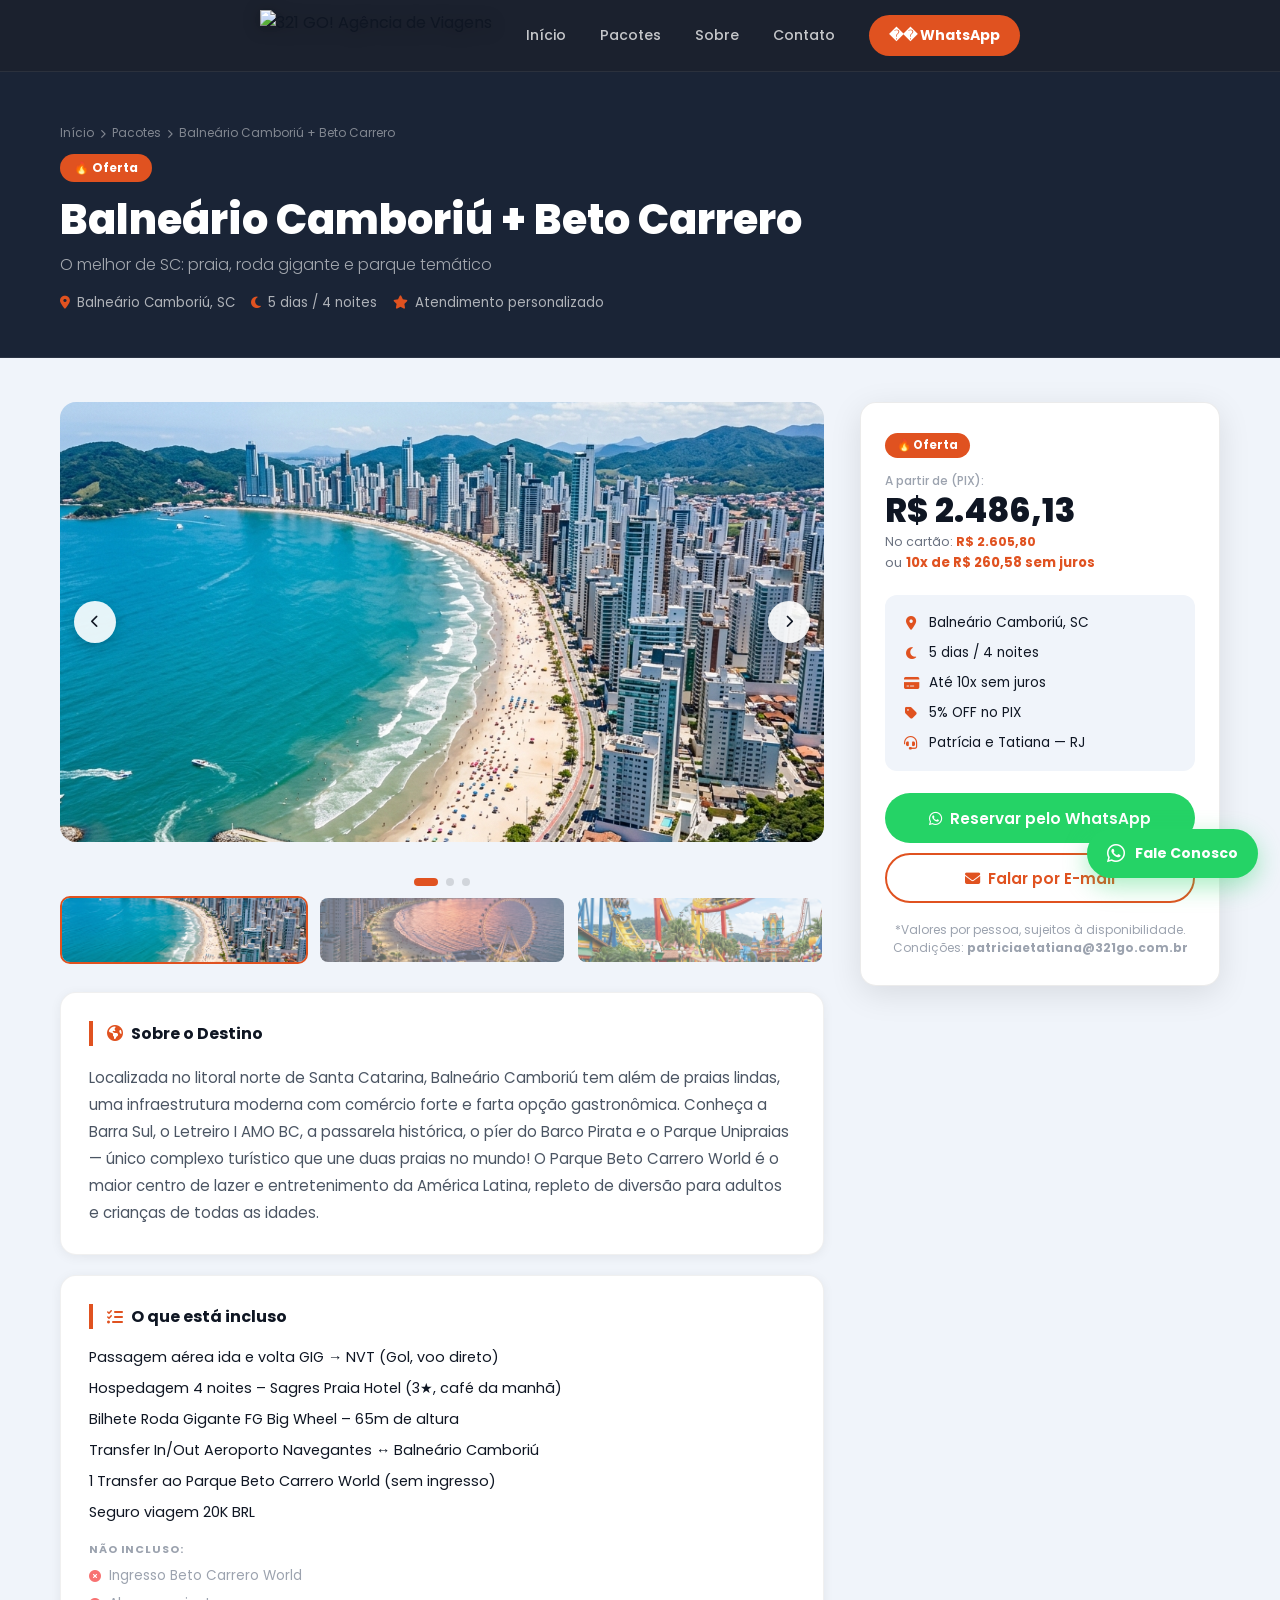
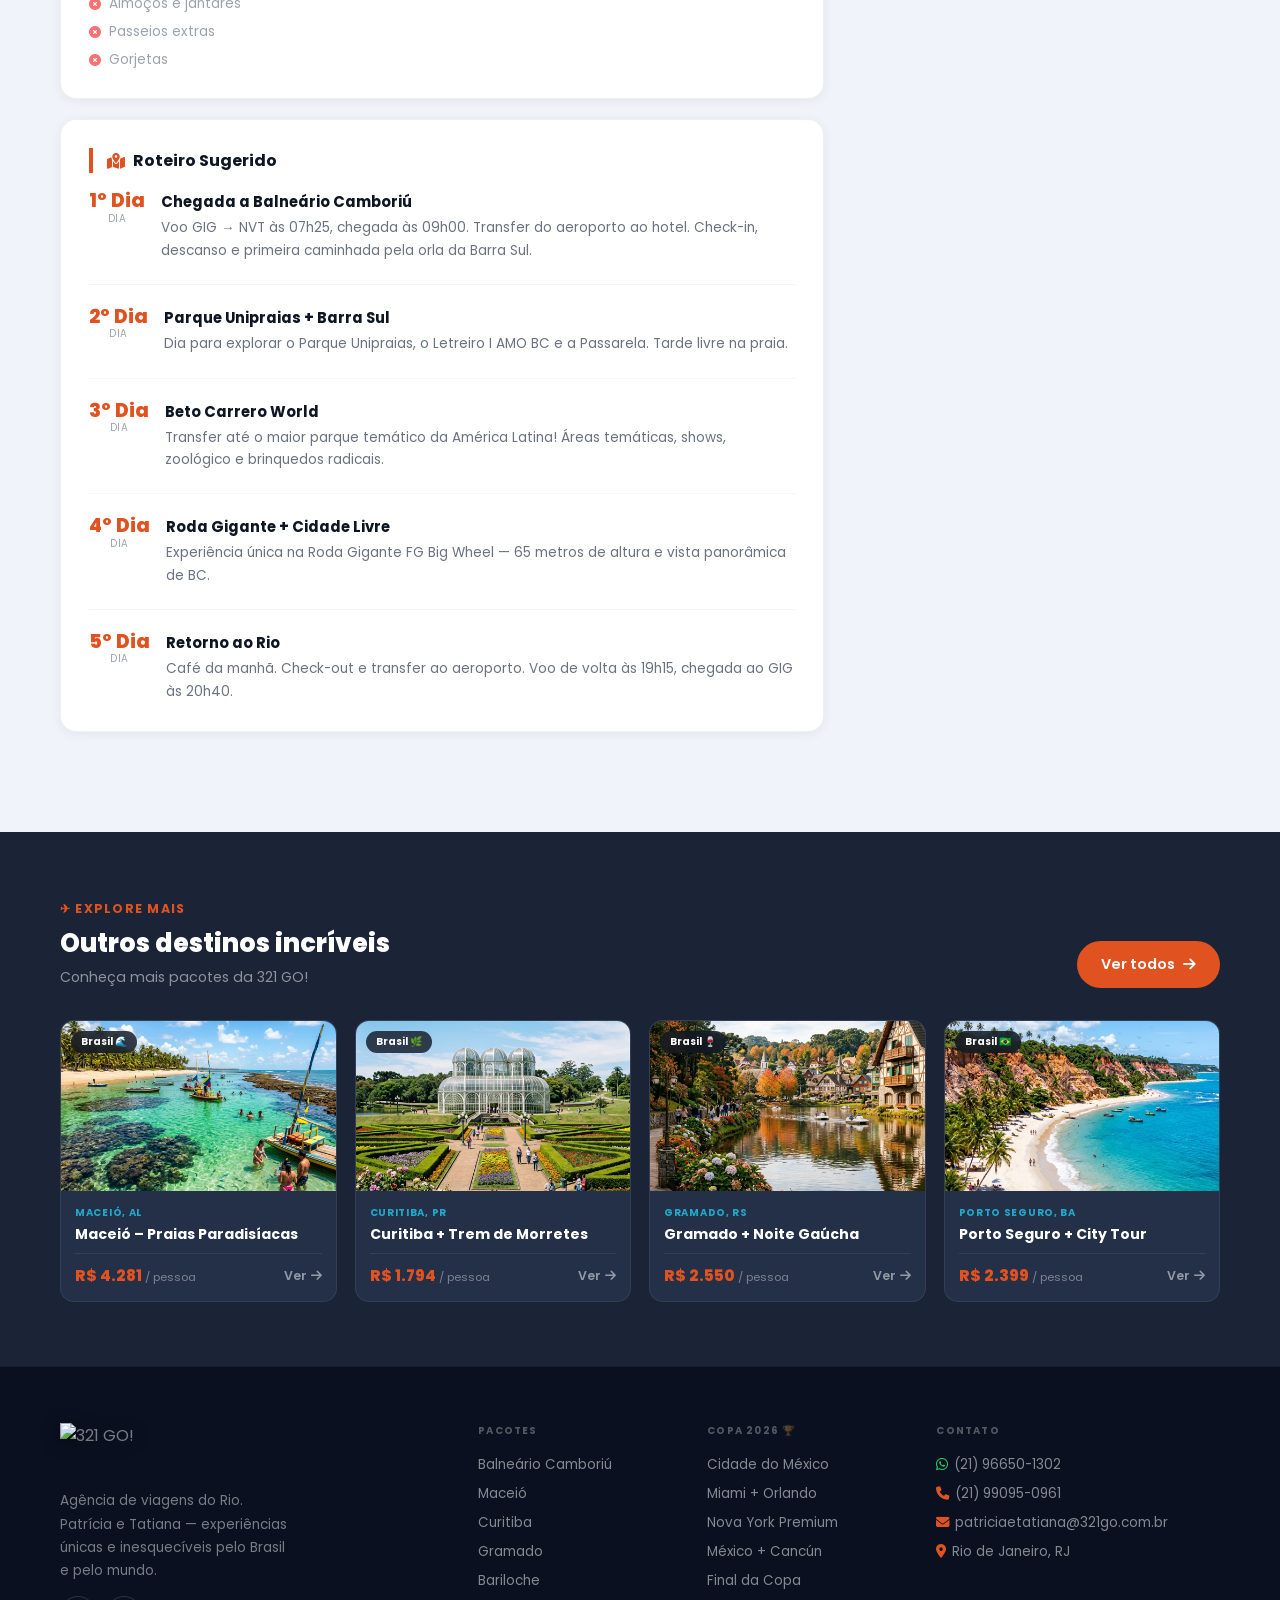
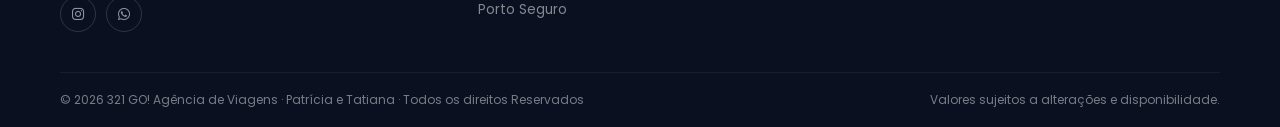
==== commit 3718eb54: "Melhorias premium: novo cabeçalho, formulário de orçamento e restauração da Copa 2026" ====
--- a/pacote.html
+++ b/pacote.html
@@ -1,4 +1,4 @@
-﻿<!DOCTYPE html>
+<!DOCTYPE html>
 <html lang="pt-BR">
 <head>
     <meta charset="UTF-8">
@@ -383,7 +383,7 @@
                 </div>
             </div>
             <div>
-                <h5>Internacionais</h5>
+                <h5>Copa 2026 🏆</h5>
                 <div class="ft-links">
                     <a href="pacote.html?id=copa_mexico">Cidade do México</a>
                     <a href="pacote.html?id=copa_miami">Miami + Orlando</a>
